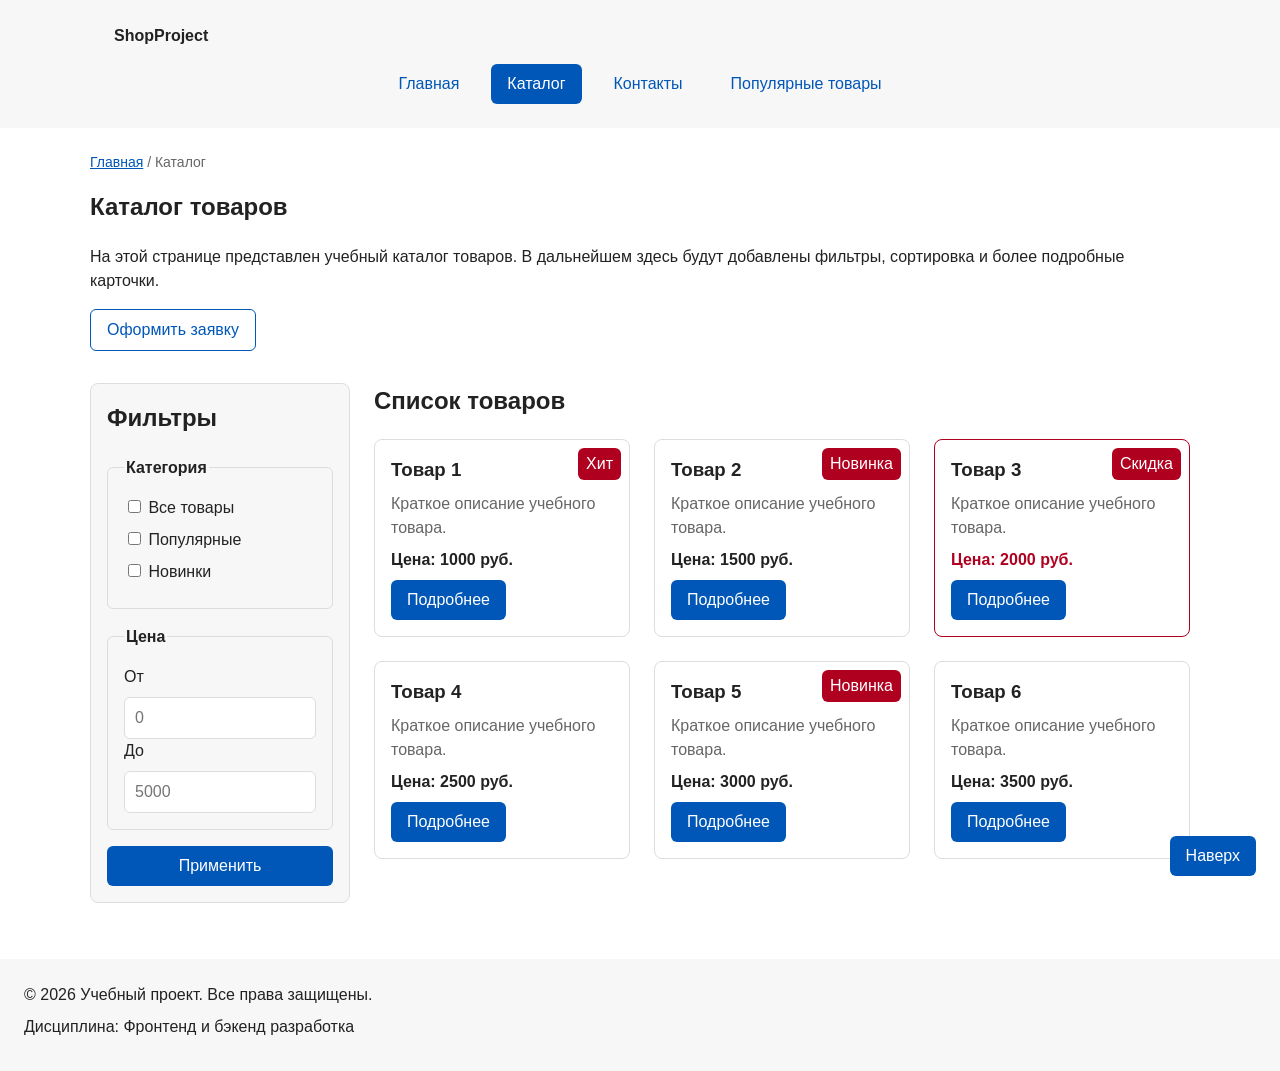
==== catalog.html @ b902a17a "Initial commit" ====
<!DOCTYPE html>
<html lang="ru">
<head>
  <meta charset="UTF-8">
  <meta name="viewport" content="width=device-width, initial-scale=1.0">
  <meta name="description" content="Каталог товаров учебного интернет-магазина.">
  <title>Каталог товаров — Учебный интернет-магазин</title>
  <link rel="stylesheet" href="css/style.css">
</head>
<body>
  <header class="site-header">
    <div class="site-header__inner">
      <a class="site-header__logo" href="index.html">ShopProject</a>

      <nav class="site-nav" aria-label="Основная навигация">
        <ul class="site-nav__list">
          <li class="site-nav__item">
            <a class="site-nav__link" href="index.html">Главная</a>
          </li>
          <li class="site-nav__item">
            <a class="site-nav__link site-nav__link--active" href="catalog.html">Каталог</a>
          </li>
          <li class="site-nav__item">
            <a class="site-nav__link" href="contacts.html">Контакты</a>
          </li>
          <li class="site-nav__item">
            <a class="site-nav__link" href="index.html#popular">Популярные товары</a>
          </li>
        </ul>
      </nav>
    </div>
  </header>

  <main>
    <nav class="breadcrumbs" aria-label="Хлебные крошки">
      <a class="breadcrumbs__link" href="index.html">Главная</a>
      <span class="breadcrumbs__current">Каталог</span>
    </nav>

    <section class="section">
      <h1 class="section__title">Каталог товаров</h1>
      <p class="section__text">
        На этой странице представлен учебный каталог товаров.
        В дальнейшем здесь будут добавлены фильтры, сортировка и более
        подробные карточки.
      </p>
      <a class="button button--secondary" href="order.html">Оформить заявку</a>
    </section>

    <div class="catalog-layout">
      <aside class="catalog-filters catalog-layout__filters">
        <h2 class="catalog-filters__title">Фильтры</h2>

        <form class="catalog-filters__form" action="#" method="get">
          <fieldset class="catalog-filters__group">
            <legend class="catalog-filters__legend">Категория</legend>

            <label class="catalog-filters__label">
              <input class="catalog-filters__checkbox" type="checkbox" name="category" value="all">
              Все товары
            </label>

            <label class="catalog-filters__label">
              <input class="catalog-filters__checkbox" type="checkbox" name="category" value="popular">
              Популярные
            </label>

            <label class="catalog-filters__label">
              <input class="catalog-filters__checkbox" type="checkbox" name="category" value="new">
              Новинки
            </label>
          </fieldset>

          <fieldset class="catalog-filters__group">
            <legend class="catalog-filters__legend">Цена</legend>

            <label class="catalog-filters__label" for="price-from">От</label>
            <input class="catalog-filters__input" id="price-from" name="price-from" type="number" min="0" placeholder="0">

            <label class="catalog-filters__label" for="price-to">До</label>
            <input class="catalog-filters__input" id="price-to" name="price-to" type="number" min="0" placeholder="5000">
          </fieldset>

          <button class="button button--primary" type="submit">Применить</button>
        </form>
      </aside>

      <section class="catalog-products catalog-layout__products">
        <h2 class="catalog-products__title">Список товаров</h2>

        <div class="products-grid">
            <article class="product-card">
              <span class="product-card__badge">Хит</span>
              <h3 class="product-card__title">Товар 1</h3>
              <p class="product-card__description">Краткое описание учебного товара.</p>
              <p class="product-card__price">Цена: 1000 руб.</p>
              <a class="button button--primary product-card__button" href="product.html">Подробнее</a>
            </article>

            <article class="product-card">
              <span class="product-card__badge">Новинка</span>
              <h3 class="product-card__title">Товар 2</h3>
              <p class="product-card__description">Краткое описание учебного товара.</p>
              <p class="product-card__price">Цена: 1500 руб.</p>
              <a class="button button--primary product-card__button" href="product.html">Подробнее</a>
            </article>

            <article class="product-card product-card--discount">
              <span class="product-card__badge">Скидка</span>
              <h3 class="product-card__title">Товар 3</h3>
              <p class="product-card__description">Краткое описание учебного товара.</p>
              <p class="product-card__price">Цена: 2000 руб.</p>
              <a class="button button--primary product-card__button" href="product.html">Подробнее</a>
            </article>

            <article class="product-card">
              <h3 class="product-card__title">Товар 4</h3>
              <p class="product-card__description">Краткое описание учебного товара.</p>
              <p class="product-card__price">Цена: 2500 руб.</p>
              <a class="button button--primary product-card__button" href="product.html">Подробнее</a>
            </article>

            <article class="product-card">
              <span class="product-card__badge">Новинка</span>
              <h3 class="product-card__title">Товар 5</h3>
              <p class="product-card__description">Краткое описание учебного товара.</p>
              <p class="product-card__price">Цена: 3000 руб.</p>
              <a class="button button--primary product-card__button" href="product.html">Подробнее</a>
            </article>

            <article class="product-card">
              <h3 class="product-card__title">Товар 6</h3>
              <p class="product-card__description">Краткое описание учебного товара.</p>
              <p class="product-card__price">Цена: 3500 руб.</p>
              <a class="button button--primary product-card__button" href="product.html">Подробнее</a>
            </article>
        </div>
      </section>
    </div>
  </main>

  <footer class="site-footer">
    <p class="site-footer__text">&copy; 2026 Учебный проект. Все права защищены.</p>
    <p class="site-footer__text">Дисциплина: Фронтенд и бэкенд разработка</p>
  </footer>
  <a class="button button--primary scroll-top" href="#" aria-label="Наверх">Наверх</a>
</body>
</html>
---- css/style.css ----
/* ===============================
   1. Переменные проекта
   =============================== */

:root {
  /* Основные цвета проекта */
  --color-bg: #ffffff;
  --color-text: #222222;
  --color-muted: #666666;
  --color-primary: #0057b8;
  --color-primary-dark: #003f86;
  --color-border: #dddddd;
  --color-surface: #f7f7f7;
  --color-surface-accent: #eef5ff;
  --color-danger: #b00020;
  --color-success: #168a2f;
  --color-success-bg: #eefaf0;
  --color-white: #ffffff;

  /* Отступы */
  --space-xs: 4px;
  --space-sm: 8px;
  --space-md: 16px;
  --space-lg: 24px;
  --space-xl: 32px;

  /* Скругления */
  --radius-sm: 6px;
  --radius-md: 8px;
  --radius-lg: 12px;

  /* Размеры */
  --container-width: 1100px;
}

/* ===============================
   2. Базовые стили
   =============================== */

/* border-box: width включает content, padding и border. */
* {
  box-sizing: border-box;
}

html {
  scroll-behavior: smooth;
}

body {
  margin: 0;
  font-family: Arial, sans-serif;
  line-height: 1.5;
  color: var(--color-text);
  background-color: var(--color-bg);
}

main {
  padding: var(--space-lg);
}

a {
  color: var(--color-primary);
}

a:hover {
  color: var(--color-primary-dark);
}

a:focus-visible {
  outline: 2px solid var(--color-primary);
  outline-offset: 3px;
}

/* Подсветка блока, на который ведёт якорная ссылка. */
:target {
  outline: 2px dashed var(--color-primary);
  outline-offset: 4px;
}

/* ===============================
   3. Блок button (кнопка)
   =============================== */

.button {
  display: inline-block;
  padding: var(--space-sm) var(--space-md);
  border: none;
  border-radius: var(--radius-sm);
  font: inherit;
  text-decoration: none;
  cursor: pointer;
}

.button--primary {
  color: var(--color-white);
  background-color: var(--color-primary);
}

.button--primary:hover {
  color: var(--color-white);
  background-color: var(--color-primary-dark);
}

.button--secondary {
  color: var(--color-primary);
  background-color: transparent;
  border: 1px solid var(--color-primary);
}

.button--secondary:hover {
  color: var(--color-white);
  background-color: var(--color-primary);
}

.button:focus-visible {
  outline: 2px solid var(--color-primary);
  outline-offset: 3px;
}

.button:disabled,
.button--disabled {
  opacity: 0.6;
  cursor: not-allowed;
}

/* ===============================
   4. Блок site-header (шапка)
   =============================== */

.site-header {
  background-color: var(--color-surface);
}

.site-header__inner {
  max-width: var(--container-width);
  margin: 0 auto;
  padding: var(--space-lg);
}

.site-header__logo {
  font-weight: 700;
  color: var(--color-text);
  text-decoration: none;
}

/* ===============================
   5. Блок site-nav (навигация)
   =============================== */

.site-nav__list {
  display: flex;
  flex-wrap: wrap;
  justify-content: center;
  align-items: center;
  gap: var(--space-md);
  padding: 0;
  margin: var(--space-md) 0 0;
  list-style: none;
}

.site-nav__link {
  display: inline-block;
  padding: var(--space-sm) var(--space-md);
  color: var(--color-primary);
  text-decoration: none;
  border-radius: var(--radius-sm);
}

.site-nav__link:hover {
  color: var(--color-white);
  background-color: var(--color-primary);
}

.site-nav__link:focus-visible {
  outline: 2px solid var(--color-primary);
  outline-offset: 3px;
}

.site-nav__link--active {
  color: var(--color-white);
  background-color: var(--color-primary);
}

/* ===============================
   6. Блок breadcrumbs (хлебные крошки)
   =============================== */

.breadcrumbs {
  max-width: var(--container-width);
  margin: 0 auto var(--space-md);
  font-size: 14px;
  color: var(--color-muted);
}

.breadcrumbs__link {
  color: var(--color-primary);
}

.breadcrumbs__current::before {
  content: " / ";
  color: var(--color-muted);
}

/* ===============================
   7. Блоки hero и section
   =============================== */

.hero {
  max-width: var(--container-width);
  margin: 0 auto var(--space-xl);
  padding: var(--space-xl) var(--space-lg);
  background-color: var(--color-surface-accent);
  border-radius: var(--radius-lg);
}

.section {
  max-width: var(--container-width);
  margin: 0 auto var(--space-xl);
}

.section__title {
  margin-top: 0;
}

/* ===============================
   8. Блок advantages-list (список преимуществ)
   =============================== */

.advantages-list {
  padding-left: var(--space-lg);
}

.advantages-list__item {
  margin-bottom: var(--space-xs);
}

/* ===============================
   9. Блок products-grid (сетка товаров)
   =============================== */

.products-grid {
  display: grid;
  grid-template-columns: repeat(3, 1fr);
  gap: var(--space-lg);
}

/* ===============================
   10. Блок product-card (карточка товара)
   =============================== */

.product-card {
  position: relative;
  display: flex;
  flex-direction: column;
  gap: var(--space-sm);
  padding: var(--space-md);
  border: 1px solid var(--color-border);
  border-radius: var(--radius-md);
  background-color: var(--color-bg);
}

.product-card:hover {
  border-color: var(--color-primary);
}

.product-card--featured {
  border-color: var(--color-primary);
}

.product-card--discount {
  border-color: var(--color-danger);
}

.product-card__badge {
  position: absolute;
  top: var(--space-sm);
  right: var(--space-sm);
  padding: 4px 8px;
  color: var(--color-white);
  background-color: var(--color-danger);
  border-radius: var(--radius-sm);
}

.product-card__link {
  align-self: flex-start;
  margin-top: auto;
}

.product-card__title {
  margin: 0;
  color: var(--color-text);
}

.product-card__description {
  margin: 0;
  color: var(--color-muted);
}

.product-card__price {
  margin: 0;
  font-weight: 700;
}

.product-card--discount .product-card__price {
  color: var(--color-danger);
}

/* Кнопка внутри карточки прижимается к нижнему краю. */
.product-card__button {
  margin-top: auto;
  align-self: flex-start;
}

/* ===============================
   11. Блоки catalog-layout, catalog-filters, catalog-products
   =============================== */

.catalog-layout {
  max-width: var(--container-width);
  margin: 0 auto var(--space-xl);
  display: grid;
  grid-template-columns: 260px 1fr;
  grid-template-areas: "filters products";
  gap: var(--space-lg);
}

/* Элементы макета: определяют только положение в сетке. */
.catalog-layout__filters {
  grid-area: filters;
  position: sticky;
  top: var(--space-md);
  z-index: 10;
  align-self: start;
}

.catalog-layout__products {
  grid-area: products;
}

.catalog-filters {
  padding: var(--space-md);
  border: 1px solid var(--color-border);
  border-radius: var(--radius-md);
  background-color: var(--color-surface);
}

.catalog-filters__title {
  margin-top: 0;
}

.catalog-filters__form {
  display: grid;
  gap: var(--space-md);
}

.catalog-filters__group {
  margin: 0;
  padding: var(--space-md);
  border: 1px solid var(--color-border);
  border-radius: var(--radius-sm);
}

.catalog-filters__legend {
  font-weight: 700;
}

.catalog-filters__label {
  display: block;
  margin-bottom: var(--space-sm);
}

.catalog-filters__input {
  width: 100%;
  padding: 8px 10px;
  border: 1px solid var(--color-border);
  border-radius: var(--radius-sm);
  font: inherit;
}

.catalog-filters__checkbox {
  width: auto;
}

.catalog-products__title {
  margin-top: 0;
}

/* ===============================
   12. Блок aside-info (информационный блок)
   =============================== */

.aside-info {
  max-width: var(--container-width);
  margin: 0 auto var(--space-xl);
  padding: var(--space-md);
  border-left: 4px solid var(--color-primary);
  background-color: var(--color-surface);
}

.aside-info__title {
  margin-top: 0;
}

/* ===============================
   13. Блок order-dialog (модальное окно)
   =============================== */

.order-dialog {
  width: min(100% - 32px, 560px);
  padding: var(--space-lg);
  border: none;
  border-radius: var(--radius-lg);
}

.order-dialog::backdrop {
  background-color: rgba(0, 0, 0, 0.5);
}

.order-dialog__title {
  margin-top: 0;
}

/* ===============================
   14. Блок order-form (форма заявки)
   =============================== */

.order-form__field {
  margin-bottom: var(--space-md);
}

.order-form__label {
  display: block;
  margin-bottom: var(--space-xs);
}

.order-form__input,
.order-form__select,
.order-form__textarea {
  width: 100%;
  padding: 10px 12px;
  border: 1px solid var(--color-border);
  border-radius: var(--radius-sm);
  font: inherit;
}

.order-form__input:hover,
.order-form__select:hover,
.order-form__textarea:hover {
  border-color: var(--color-primary);
}

.order-form__input:focus-visible,
.order-form__select:focus-visible,
.order-form__textarea:focus-visible {
  outline: 2px solid var(--color-primary);
  outline-offset: 3px;
}

/*
  Подсветка ошибочных полей.
  Атрибут aria-invalid добавляется через JavaScript.
*/
.order-form__input[aria-invalid="true"],
.order-form__select[aria-invalid="true"],
.order-form__textarea[aria-invalid="true"] {
  border-color: var(--color-danger);
}

.order-form__checkbox {
  width: auto;
}

.order-form__hint {
  display: block;
  margin-top: var(--space-xs);
  color: var(--color-muted);
}

.order-form__actions {
  display: flex;
  gap: var(--space-md);
  margin-top: var(--space-lg);
}

/* ===============================
   15. Блок success-message
   =============================== */

.success-message {
  max-width: var(--container-width);
  margin: var(--space-lg) auto;
  padding: var(--space-md);
  border-left: 4px solid var(--color-success);
  background-color: var(--color-success-bg);
}

/* ===============================
   16. Блок site-footer (подвал)
   =============================== */

.site-footer {
  padding: var(--space-lg);
  background-color: var(--color-surface);
}

.site-footer__text {
  margin: 0 0 var(--space-sm);
}

/* ===============================
   17. Дополнения практики 8
   =============================== */

/* Разделитель между вторым и последующими звеньями хлебных крошек. */
.breadcrumbs__link + .breadcrumbs__link::before {
  content: " / ";
  color: var(--color-muted);
}

/* Блок product-details (страница товара) */
.product-details {
  display: grid;
  grid-template-columns: 1fr 1fr;
  gap: var(--space-lg);
  max-width: var(--container-width);
  margin: 0 auto var(--space-xl);
}

.product-details__image {
  width: 100%;
  height: auto;
  border: 1px solid var(--color-border);
  border-radius: var(--radius-md);
}

.product-details__title {
  margin-top: 0;
}

.product-details__description {
  color: var(--color-muted);
}

.product-details__price {
  font-size: 24px;
  font-weight: 700;
}

/* Блок product-table (таблица характеристик) */
.product-table {
  width: 100%;
  border-collapse: collapse;
}

.product-table__caption {
  margin-bottom: var(--space-sm);
  font-weight: 700;
  text-align: left;
}

.product-table th,
.product-table td {
  padding: var(--space-sm) var(--space-md);
  border: 1px solid var(--color-border);
  text-align: left;
}

.product-table th {
  background-color: var(--color-surface);
}

/* Модификатор формы на отдельной странице */
.order-form--page {
  max-width: 560px;
}

/* Блок scroll-top: фиксированная кнопка «Наверх» */
.scroll-top {
  position: fixed;
  right: var(--space-lg);
  bottom: var(--space-lg);
  z-index: 100;
}

/* ===============================
   18. Самостоятельные доработки
   =============================== */

/* Блоки reviews и review (отзывы) */
.reviews {
  display: grid;
  grid-template-columns: repeat(3, 1fr);
  gap: var(--space-lg);
}

.review {
  padding: var(--space-md);
  border-left: 4px solid var(--color-primary);
  background-color: var(--color-surface);
}

.review__text {
  margin: 0 0 var(--space-sm);
}

.review__author {
  margin: 0;
  font-weight: 700;
  color: var(--color-muted);
}

/* Блок faq (частые вопросы на <details>) */
.faq__item {
  margin-bottom: var(--space-sm);
  border: 1px solid var(--color-border);
  border-radius: var(--radius-md);
}

.faq__item:hover {
  border-color: var(--color-primary);
}

.faq__question {
  padding: var(--space-md);
  font-weight: 700;
  cursor: pointer;
}

.faq__question:focus-visible {
  outline: 2px solid var(--color-primary);
  outline-offset: 3px;
}

.faq__answer {
  margin: 0;
  padding: 0 var(--space-md) var(--space-md);
  color: var(--color-muted);
}
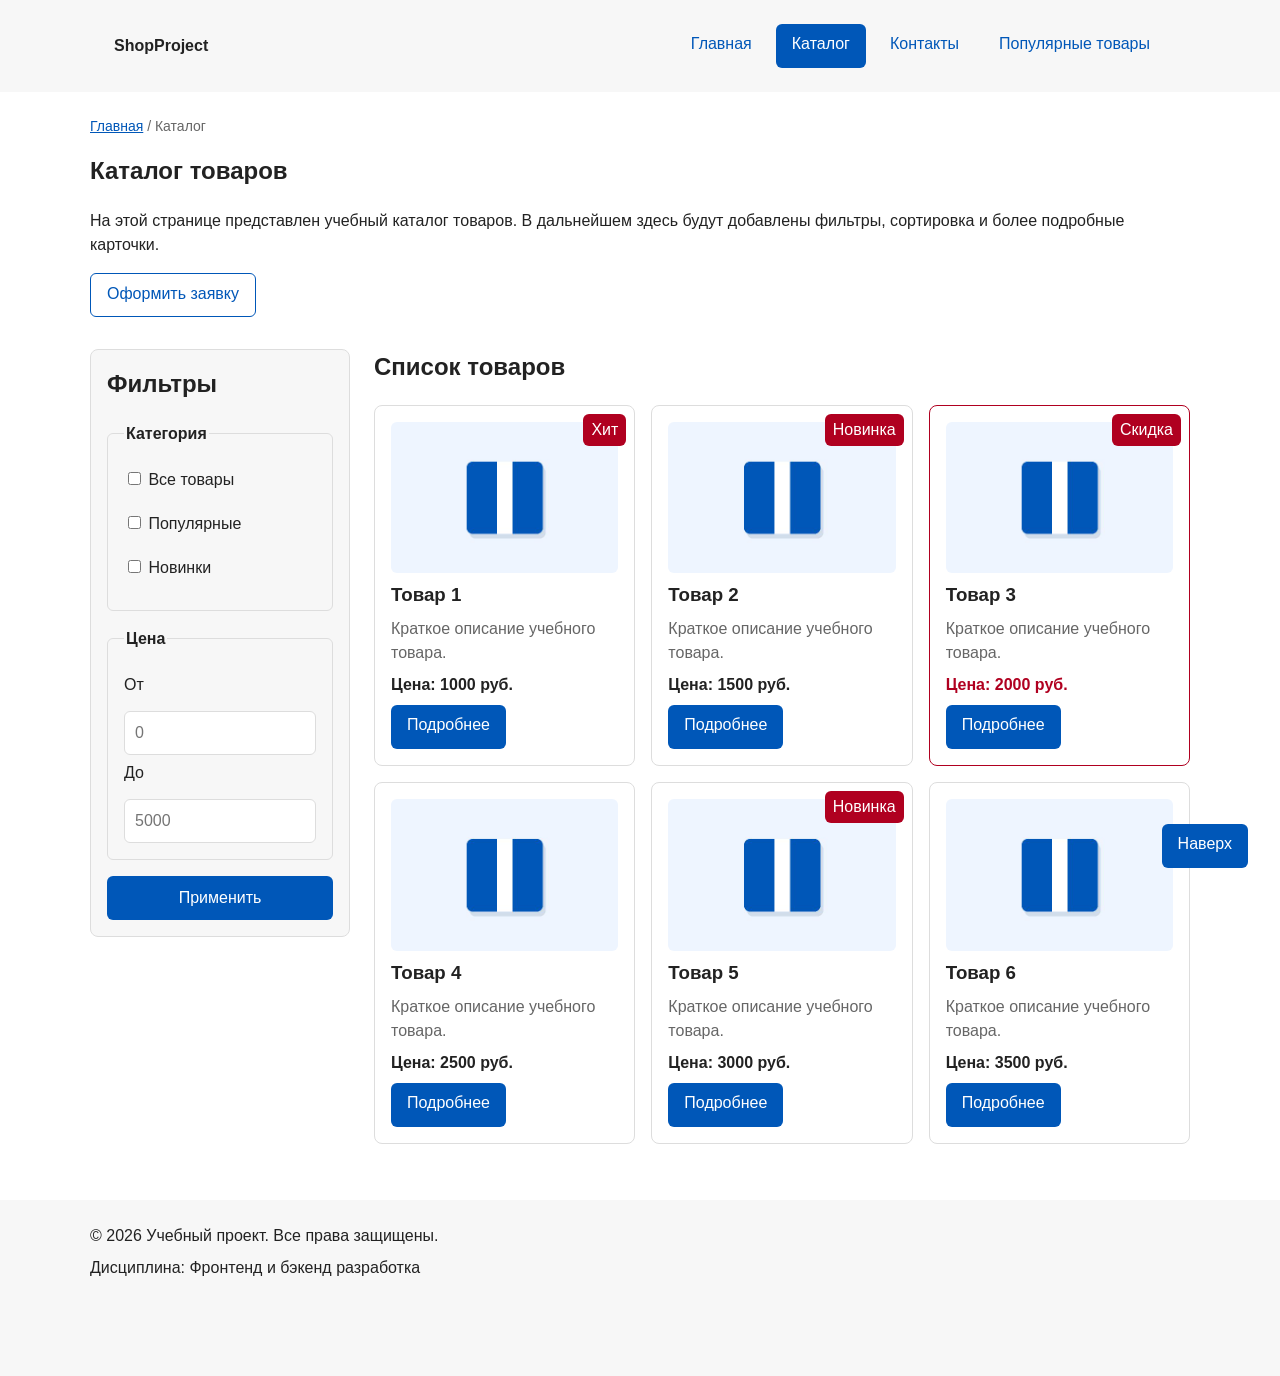
==== commit 63f5cf25: "feat: add responsive layout styles" ====
--- a/catalog.html
+++ b/catalog.html
@@ -6,6 +6,7 @@
   <meta name="description" content="Каталог товаров учебного интернет-магазина.">
   <title>Каталог товаров — Учебный интернет-магазин</title>
   <link rel="stylesheet" href="css/style.css">
+  <link rel="stylesheet" href="css/responsive.css">
 </head>
 <body>
   <header class="site-header">
@@ -90,6 +91,7 @@
 
         <div class="products-grid">
             <article class="product-card">
+              <img class="product-card__image" src="images/product-640.jpg" srcset="images/product-480.jpg 480w, images/product-640.jpg 640w, images/product-960.jpg 960w" sizes="(min-width: 1200px) 225px, (min-width: 1024px) calc((100vw - 420px) / 2), (min-width: 768px) calc((100vw - 132px) / 2), calc(100vw - 66px)" alt="?Упаковка учебного товара" width="640" height="427" loading="lazy">
               <span class="product-card__badge">Хит</span>
               <h3 class="product-card__title">Товар 1</h3>
               <p class="product-card__description">Краткое описание учебного товара.</p>
@@ -98,6 +100,7 @@
             </article>
 
             <article class="product-card">
+              <img class="product-card__image" src="images/product-640.jpg" srcset="images/product-480.jpg 480w, images/product-640.jpg 640w, images/product-960.jpg 960w" sizes="(min-width: 1200px) 225px, (min-width: 1024px) calc((100vw - 420px) / 2), (min-width: 768px) calc((100vw - 132px) / 2), calc(100vw - 66px)" alt="?Упаковка учебного товара" width="640" height="427" loading="lazy">
               <span class="product-card__badge">Новинка</span>
               <h3 class="product-card__title">Товар 2</h3>
               <p class="product-card__description">Краткое описание учебного товара.</p>
@@ -106,6 +109,7 @@
             </article>
 
             <article class="product-card product-card--discount">
+              <img class="product-card__image" src="images/product-640.jpg" srcset="images/product-480.jpg 480w, images/product-640.jpg 640w, images/product-960.jpg 960w" sizes="(min-width: 1200px) 225px, (min-width: 1024px) calc((100vw - 420px) / 2), (min-width: 768px) calc((100vw - 132px) / 2), calc(100vw - 66px)" alt="?Упаковка учебного товара" width="640" height="427" loading="lazy">
               <span class="product-card__badge">Скидка</span>
               <h3 class="product-card__title">Товар 3</h3>
               <p class="product-card__description">Краткое описание учебного товара.</p>
@@ -114,6 +118,7 @@
             </article>
 
             <article class="product-card">
+              <img class="product-card__image" src="images/product-640.jpg" srcset="images/product-480.jpg 480w, images/product-640.jpg 640w, images/product-960.jpg 960w" sizes="(min-width: 1200px) 225px, (min-width: 1024px) calc((100vw - 420px) / 2), (min-width: 768px) calc((100vw - 132px) / 2), calc(100vw - 66px)" alt="?Упаковка учебного товара" width="640" height="427" loading="lazy">
               <h3 class="product-card__title">Товар 4</h3>
               <p class="product-card__description">Краткое описание учебного товара.</p>
               <p class="product-card__price">Цена: 2500 руб.</p>
@@ -121,6 +126,7 @@
             </article>
 
             <article class="product-card">
+              <img class="product-card__image" src="images/product-640.jpg" srcset="images/product-480.jpg 480w, images/product-640.jpg 640w, images/product-960.jpg 960w" sizes="(min-width: 1200px) 225px, (min-width: 1024px) calc((100vw - 420px) / 2), (min-width: 768px) calc((100vw - 132px) / 2), calc(100vw - 66px)" alt="?Упаковка учебного товара" width="640" height="427" loading="lazy">
               <span class="product-card__badge">Новинка</span>
               <h3 class="product-card__title">Товар 5</h3>
               <p class="product-card__description">Краткое описание учебного товара.</p>
@@ -129,6 +135,7 @@
             </article>
 
             <article class="product-card">
+              <img class="product-card__image" src="images/product-640.jpg" srcset="images/product-480.jpg 480w, images/product-640.jpg 640w, images/product-960.jpg 960w" sizes="(min-width: 1200px) 225px, (min-width: 1024px) calc((100vw - 420px) / 2), (min-width: 768px) calc((100vw - 132px) / 2), calc(100vw - 66px)" alt="?Упаковка учебного товара" width="640" height="427" loading="lazy">
               <h3 class="product-card__title">Товар 6</h3>
               <p class="product-card__description">Краткое описание учебного товара.</p>
               <p class="product-card__price">Цена: 3500 руб.</p>
--- a/css/responsive.css
+++ b/css/responsive.css
@@ -0,0 +1,73 @@
+/*
+  Адаптивные стили для контрольной работы №3.
+  Подход: Mobile First. Базовые стили — для мобильного экрана,
+  расширения — через min-width медиазапросы.
+*/
+*, *::before, *::after { box-sizing: border-box; }
+img { display: block; max-width: 100%; height: auto; }
+body { overflow-wrap: anywhere; }
+main { padding: 16px; }
+.site-header__inner { display: flex; flex-direction: column; gap: 16px; padding: 16px; }
+.site-nav { min-width: 0; width: 100%; }
+.site-nav__list { flex-direction: column; align-items: stretch; gap: 8px; margin: 0; }
+.site-nav__link { display: block; min-height: 44px; }
+.button { min-height: 44px; text-align: center; }
+.hero { display: grid; grid-template-columns: minmax(0, 1fr); gap: 24px; padding: 24px 16px; }
+.hero__title { margin-top: 0; font-size: clamp(1.75rem, 4vw, 3rem); line-height: 1.2; }
+.hero__actions { display: flex; flex-direction: column; gap: 12px; }
+.hero__image { width: 100%; border-radius: var(--radius-md); }
+.products-grid, .reviews, .product-details { grid-template-columns: minmax(0, 1fr); }
+.products-grid, .reviews { gap: 16px; }
+.product-card, .catalog-layout__products, .product-details__info, .hero__content { min-width: 0; }
+.product-card__image { width: 100%; aspect-ratio: 3 / 2; object-fit: cover; border-radius: var(--radius-sm); }
+.catalog-layout { grid-template-columns: minmax(0, 1fr); grid-template-areas: "filters" "products"; }
+.catalog-layout__filters { position: static; }
+.catalog-filters__group { min-width: 0; }
+.catalog-filters__input { min-width: 0; min-height: 44px; }
+.catalog-filters__label { padding-block: 6px; }
+.order-form { display: grid; grid-template-columns: minmax(0, 1fr); gap: 16px; }
+.order-form__field { display: grid; align-content: start; gap: 4px; min-width: 0; margin: 0; }
+.order-form__input, .order-form__select, .order-form__textarea { min-width: 0; max-width: 100%; min-height: 44px; }
+.order-form__textarea { min-height: 120px; resize: vertical; }
+.order-form__actions { flex-direction: column; margin-top: 0; }
+.order-form__label--agreement { min-height: 44px; padding-block: 10px; }
+.order-form--page { max-width: 760px; }
+.table-wrapper { width: 100%; overflow-x: auto; -webkit-overflow-scrolling: touch; }
+.table-wrapper:focus-visible { outline: 2px solid var(--color-primary); outline-offset: 3px; }
+.product-table { min-width: 640px; }
+.product-table th, .product-table td { padding: 12px; }
+.order-dialog { width: min(100% - 32px, 560px); max-height: calc(100vh - 32px); max-height: calc(100dvh - 32px); overflow: auto; padding: 16px; }
+.order-dialog::backdrop { background: rgb(0 0 0 / 0.5); }
+/* В потоке на телефоне кнопка не перекрывает поля и текст. */
+.scroll-top { position: static; display: block; width: fit-content; margin: 16px 16px 24px auto; }
+.site-footer { padding: 24px 16px; }
+.success-message { margin: 16px; }
+
+@media (min-width: 768px) {
+  main { padding: 24px; }
+  .site-header__inner { padding: 24px; }
+  .site-nav__list { flex-direction: row; flex-wrap: wrap; justify-content: flex-start; }
+  .hero { padding: 32px 24px; }
+  .hero__actions { flex-direction: row; flex-wrap: wrap; }
+  .products-grid, .reviews, .product-details { grid-template-columns: repeat(2, minmax(0, 1fr)); }
+  .order-form { grid-template-columns: repeat(2, minmax(0, 1fr)); }
+  .order-form__field--wide, .order-form__actions { grid-column: 1 / -1; }
+  .order-form__actions { flex-direction: row; flex-wrap: wrap; }
+  .order-dialog { padding: 24px; }
+  .site-footer { padding: 24px max(24px, calc((100% - 1100px) / 2)); padding-bottom: 88px; }
+  .scroll-top { position: fixed; right: 32px; bottom: 32px; z-index: 90; margin: 0; }
+}
+
+@media (min-width: 1024px) {
+  .site-header__inner { flex-direction: row; align-items: center; justify-content: space-between; }
+  .site-nav { width: auto; }
+  .hero { grid-template-columns: repeat(2, minmax(0, 1fr)); align-items: center; }
+  .products-grid, .reviews { grid-template-columns: repeat(3, minmax(0, 1fr)); }
+  .catalog-layout { grid-template-columns: 260px minmax(0, 1fr); grid-template-areas: "filters products"; }
+  .catalog-layout__filters { position: sticky; top: 16px; }
+  .catalog-layout .products-grid { grid-template-columns: repeat(2, minmax(0, 1fr)); }
+}
+
+@media (min-width: 1200px) {
+  .catalog-layout .products-grid { grid-template-columns: repeat(3, minmax(0, 1fr)); }
+}
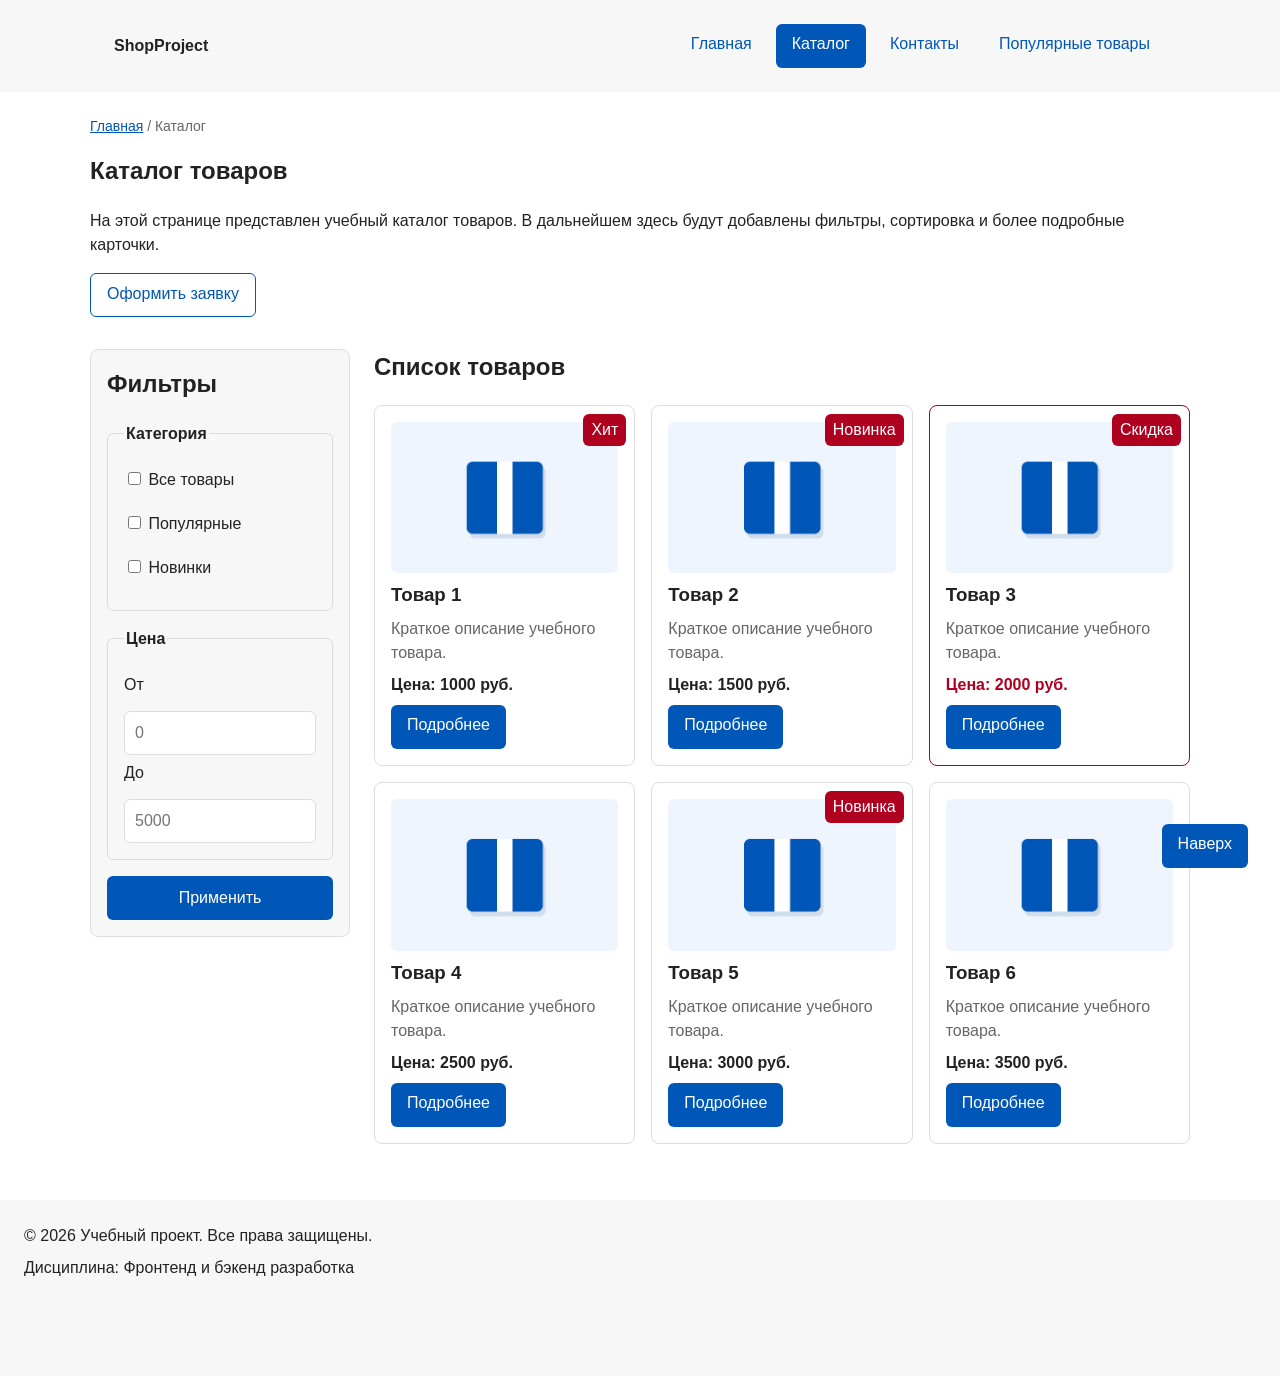
==== commit b979bf79: "fix: simplify coursework code and document GitHub Pages launch" ====
--- a/catalog.html
+++ b/catalog.html
@@ -91,7 +91,7 @@
 
         <div class="products-grid">
             <article class="product-card">
-              <img class="product-card__image" src="images/product-640.jpg" srcset="images/product-480.jpg 480w, images/product-640.jpg 640w, images/product-960.jpg 960w" sizes="(min-width: 1200px) 225px, (min-width: 1024px) calc((100vw - 420px) / 2), (min-width: 768px) calc((100vw - 132px) / 2), calc(100vw - 66px)" alt="?Упаковка учебного товара" width="640" height="427" loading="lazy">
+              <img class="product-card__image" src="images/product-640.jpg" srcset="images/product-480.jpg 480w, images/product-640.jpg 640w, images/product-960.jpg 960w" sizes="(min-width: 1200px) 225px, (min-width: 1024px) 35vw, (min-width: 768px) 50vw, 100vw" alt="?Упаковка учебного товара" width="640" height="427" loading="lazy">
               <span class="product-card__badge">Хит</span>
               <h3 class="product-card__title">Товар 1</h3>
               <p class="product-card__description">Краткое описание учебного товара.</p>
@@ -100,7 +100,7 @@
             </article>
 
             <article class="product-card">
-              <img class="product-card__image" src="images/product-640.jpg" srcset="images/product-480.jpg 480w, images/product-640.jpg 640w, images/product-960.jpg 960w" sizes="(min-width: 1200px) 225px, (min-width: 1024px) calc((100vw - 420px) / 2), (min-width: 768px) calc((100vw - 132px) / 2), calc(100vw - 66px)" alt="?Упаковка учебного товара" width="640" height="427" loading="lazy">
+              <img class="product-card__image" src="images/product-640.jpg" srcset="images/product-480.jpg 480w, images/product-640.jpg 640w, images/product-960.jpg 960w" sizes="(min-width: 1200px) 225px, (min-width: 1024px) 35vw, (min-width: 768px) 50vw, 100vw" alt="?Упаковка учебного товара" width="640" height="427" loading="lazy">
               <span class="product-card__badge">Новинка</span>
               <h3 class="product-card__title">Товар 2</h3>
               <p class="product-card__description">Краткое описание учебного товара.</p>
@@ -109,7 +109,7 @@
             </article>
 
             <article class="product-card product-card--discount">
-              <img class="product-card__image" src="images/product-640.jpg" srcset="images/product-480.jpg 480w, images/product-640.jpg 640w, images/product-960.jpg 960w" sizes="(min-width: 1200px) 225px, (min-width: 1024px) calc((100vw - 420px) / 2), (min-width: 768px) calc((100vw - 132px) / 2), calc(100vw - 66px)" alt="?Упаковка учебного товара" width="640" height="427" loading="lazy">
+              <img class="product-card__image" src="images/product-640.jpg" srcset="images/product-480.jpg 480w, images/product-640.jpg 640w, images/product-960.jpg 960w" sizes="(min-width: 1200px) 225px, (min-width: 1024px) 35vw, (min-width: 768px) 50vw, 100vw" alt="?Упаковка учебного товара" width="640" height="427" loading="lazy">
               <span class="product-card__badge">Скидка</span>
               <h3 class="product-card__title">Товар 3</h3>
               <p class="product-card__description">Краткое описание учебного товара.</p>
@@ -118,7 +118,7 @@
             </article>
 
             <article class="product-card">
-              <img class="product-card__image" src="images/product-640.jpg" srcset="images/product-480.jpg 480w, images/product-640.jpg 640w, images/product-960.jpg 960w" sizes="(min-width: 1200px) 225px, (min-width: 1024px) calc((100vw - 420px) / 2), (min-width: 768px) calc((100vw - 132px) / 2), calc(100vw - 66px)" alt="?Упаковка учебного товара" width="640" height="427" loading="lazy">
+              <img class="product-card__image" src="images/product-640.jpg" srcset="images/product-480.jpg 480w, images/product-640.jpg 640w, images/product-960.jpg 960w" sizes="(min-width: 1200px) 225px, (min-width: 1024px) 35vw, (min-width: 768px) 50vw, 100vw" alt="?Упаковка учебного товара" width="640" height="427" loading="lazy">
               <h3 class="product-card__title">Товар 4</h3>
               <p class="product-card__description">Краткое описание учебного товара.</p>
               <p class="product-card__price">Цена: 2500 руб.</p>
@@ -126,7 +126,7 @@
             </article>
 
             <article class="product-card">
-              <img class="product-card__image" src="images/product-640.jpg" srcset="images/product-480.jpg 480w, images/product-640.jpg 640w, images/product-960.jpg 960w" sizes="(min-width: 1200px) 225px, (min-width: 1024px) calc((100vw - 420px) / 2), (min-width: 768px) calc((100vw - 132px) / 2), calc(100vw - 66px)" alt="?Упаковка учебного товара" width="640" height="427" loading="lazy">
+              <img class="product-card__image" src="images/product-640.jpg" srcset="images/product-480.jpg 480w, images/product-640.jpg 640w, images/product-960.jpg 960w" sizes="(min-width: 1200px) 225px, (min-width: 1024px) 35vw, (min-width: 768px) 50vw, 100vw" alt="?Упаковка учебного товара" width="640" height="427" loading="lazy">
               <span class="product-card__badge">Новинка</span>
               <h3 class="product-card__title">Товар 5</h3>
               <p class="product-card__description">Краткое описание учебного товара.</p>
@@ -135,7 +135,7 @@
             </article>
 
             <article class="product-card">
-              <img class="product-card__image" src="images/product-640.jpg" srcset="images/product-480.jpg 480w, images/product-640.jpg 640w, images/product-960.jpg 960w" sizes="(min-width: 1200px) 225px, (min-width: 1024px) calc((100vw - 420px) / 2), (min-width: 768px) calc((100vw - 132px) / 2), calc(100vw - 66px)" alt="?Упаковка учебного товара" width="640" height="427" loading="lazy">
+              <img class="product-card__image" src="images/product-640.jpg" srcset="images/product-480.jpg 480w, images/product-640.jpg 640w, images/product-960.jpg 960w" sizes="(min-width: 1200px) 225px, (min-width: 1024px) 35vw, (min-width: 768px) 50vw, 100vw" alt="?Упаковка учебного товара" width="640" height="427" loading="lazy">
               <h3 class="product-card__title">Товар 6</h3>
               <p class="product-card__description">Краткое описание учебного товара.</p>
               <p class="product-card__price">Цена: 3500 руб.</p>
--- a/css/responsive.css
+++ b/css/responsive.css
@@ -3,71 +3,298 @@
   Подход: Mobile First. Базовые стили — для мобильного экрана,
   расширения — через min-width медиазапросы.
 */
-*, *::before, *::after { box-sizing: border-box; }
-img { display: block; max-width: 100%; height: auto; }
-body { overflow-wrap: anywhere; }
-main { padding: 16px; }
-.site-header__inner { display: flex; flex-direction: column; gap: 16px; padding: 16px; }
-.site-nav { min-width: 0; width: 100%; }
-.site-nav__list { flex-direction: column; align-items: stretch; gap: 8px; margin: 0; }
-.site-nav__link { display: block; min-height: 44px; }
-.button { min-height: 44px; text-align: center; }
-.hero { display: grid; grid-template-columns: minmax(0, 1fr); gap: 24px; padding: 24px 16px; }
-.hero__title { margin-top: 0; font-size: clamp(1.75rem, 4vw, 3rem); line-height: 1.2; }
-.hero__actions { display: flex; flex-direction: column; gap: 12px; }
-.hero__image { width: 100%; border-radius: var(--radius-md); }
-.products-grid, .reviews, .product-details { grid-template-columns: minmax(0, 1fr); }
-.products-grid, .reviews { gap: 16px; }
-.product-card, .catalog-layout__products, .product-details__info, .hero__content { min-width: 0; }
-.product-card__image { width: 100%; aspect-ratio: 3 / 2; object-fit: cover; border-radius: var(--radius-sm); }
-.catalog-layout { grid-template-columns: minmax(0, 1fr); grid-template-areas: "filters" "products"; }
-.catalog-layout__filters { position: static; }
-.catalog-filters__group { min-width: 0; }
-.catalog-filters__input { min-width: 0; min-height: 44px; }
-.catalog-filters__label { padding-block: 6px; }
-.order-form { display: grid; grid-template-columns: minmax(0, 1fr); gap: 16px; }
-.order-form__field { display: grid; align-content: start; gap: 4px; min-width: 0; margin: 0; }
-.order-form__input, .order-form__select, .order-form__textarea { min-width: 0; max-width: 100%; min-height: 44px; }
-.order-form__textarea { min-height: 120px; resize: vertical; }
-.order-form__actions { flex-direction: column; margin-top: 0; }
-.order-form__label--agreement { min-height: 44px; padding-block: 10px; }
-.order-form--page { max-width: 760px; }
-.table-wrapper { width: 100%; overflow-x: auto; -webkit-overflow-scrolling: touch; }
-.table-wrapper:focus-visible { outline: 2px solid var(--color-primary); outline-offset: 3px; }
-.product-table { min-width: 640px; }
-.product-table th, .product-table td { padding: 12px; }
-.order-dialog { width: min(100% - 32px, 560px); max-height: calc(100vh - 32px); max-height: calc(100dvh - 32px); overflow: auto; padding: 16px; }
-.order-dialog::backdrop { background: rgb(0 0 0 / 0.5); }
+*, *::before, *::after {
+  box-sizing: border-box;
+}
+
+img {
+  display: block;
+  max-width: 100%;
+  height: auto;
+}
+
+body {
+  overflow-wrap: anywhere;
+}
+
+main {
+  padding: 16px;
+}
+
+.site-header__inner {
+  display: flex;
+  flex-direction: column;
+  gap: 16px;
+  padding: 16px;
+}
+
+.site-nav {
+  min-width: 0;
+  width: 100%;
+}
+
+.site-nav__list {
+  flex-direction: column;
+  align-items: stretch;
+  gap: 8px;
+  margin: 0;
+}
+
+.site-nav__link {
+  display: block;
+  min-height: 44px;
+}
+
+.button {
+  min-height: 44px;
+  text-align: center;
+}
+
+.hero {
+  display: grid;
+  grid-template-columns: minmax(0, 1fr);
+  gap: 24px;
+  padding: 24px 16px;
+}
+
+.hero__title {
+  margin-top: 0;
+  font-size: clamp(1.75rem, 4vw, 3rem);
+  line-height: 1.2;
+}
+
+.hero__actions {
+  display: flex;
+  flex-direction: column;
+  gap: 12px;
+}
+
+.hero__image {
+  width: 100%;
+  border-radius: var(--radius-md);
+}
+
+.products-grid, .reviews, .product-details {
+  grid-template-columns: minmax(0, 1fr);
+}
+
+.products-grid, .reviews {
+  gap: 16px;
+}
+
+.product-card, .catalog-layout__products, .product-details__info, .hero__content {
+  min-width: 0;
+}
+
+.product-card__image {
+  width: 100%;
+  aspect-ratio: 3 / 2;
+  object-fit: cover;
+  border-radius: var(--radius-sm);
+}
+
+.catalog-layout {
+  grid-template-columns: minmax(0, 1fr);
+  grid-template-areas: "filters" "products";
+}
+
+.catalog-layout__filters {
+  position: static;
+}
+
+.catalog-filters__group {
+  min-width: 0;
+}
+
+.catalog-filters__input {
+  min-width: 0;
+  min-height: 44px;
+}
+
+.catalog-filters__label {
+  padding-block: 6px;
+}
+
+.order-form {
+  display: grid;
+  grid-template-columns: minmax(0, 1fr);
+  gap: 16px;
+}
+
+.order-form__field {
+  display: grid;
+  align-content: start;
+  gap: 4px;
+  min-width: 0;
+  margin: 0;
+}
+
+.order-form__input, .order-form__select, .order-form__textarea {
+  min-width: 0;
+  max-width: 100%;
+  min-height: 44px;
+}
+
+.order-form__textarea {
+  min-height: 120px;
+  resize: vertical;
+}
+
+.order-form__actions {
+  flex-direction: column;
+  margin-top: 0;
+}
+
+.order-form__label--agreement {
+  min-height: 44px;
+  padding-block: 10px;
+}
+
+.order-form--page {
+  max-width: 760px;
+}
+
+.table-wrapper {
+  width: 100%;
+  overflow-x: auto;
+  -webkit-overflow-scrolling: touch;
+}
+
+.table-wrapper:focus-visible {
+  outline: 2px solid var(--color-primary);
+  outline-offset: 3px;
+}
+
+.product-table {
+  min-width: 640px;
+}
+
+.product-table th, .product-table td {
+  padding: 12px;
+}
+
+.order-dialog {
+  width: min(100% - 32px, 560px);
+  max-height: calc(100vh - 32px);
+  overflow: auto;
+  padding: 16px;
+}
+
+.order-dialog::backdrop {
+  background: rgb(0 0 0 / 0.5);
+}
 /* В потоке на телефоне кнопка не перекрывает поля и текст. */
-.scroll-top { position: static; display: block; width: fit-content; margin: 16px 16px 24px auto; }
-.site-footer { padding: 24px 16px; }
-.success-message { margin: 16px; }
+.scroll-top {
+  position: static;
+  display: block;
+  width: fit-content;
+  margin: 16px 16px 24px auto;
+}
+
+.site-footer {
+  padding: 24px 16px;
+}
+
+.success-message {
+  margin: 16px;
+}
 
 @media (min-width: 768px) {
-  main { padding: 24px; }
-  .site-header__inner { padding: 24px; }
-  .site-nav__list { flex-direction: row; flex-wrap: wrap; justify-content: flex-start; }
-  .hero { padding: 32px 24px; }
-  .hero__actions { flex-direction: row; flex-wrap: wrap; }
-  .products-grid, .reviews, .product-details { grid-template-columns: repeat(2, minmax(0, 1fr)); }
-  .order-form { grid-template-columns: repeat(2, minmax(0, 1fr)); }
-  .order-form__field--wide, .order-form__actions { grid-column: 1 / -1; }
-  .order-form__actions { flex-direction: row; flex-wrap: wrap; }
-  .order-dialog { padding: 24px; }
-  .site-footer { padding: 24px max(24px, calc((100% - 1100px) / 2)); padding-bottom: 88px; }
-  .scroll-top { position: fixed; right: 32px; bottom: 32px; z-index: 90; margin: 0; }
+  main {
+    padding: 24px;
+  }
+
+  .site-header__inner {
+    padding: 24px;
+  }
+
+  .site-nav__list {
+    flex-direction: row;
+    flex-wrap: wrap;
+    justify-content: flex-start;
+  }
+
+  .hero {
+    padding: 32px 24px;
+  }
+
+  .hero__actions {
+    flex-direction: row;
+    flex-wrap: wrap;
+  }
+
+  .products-grid, .reviews, .product-details {
+    grid-template-columns: repeat(2, minmax(0, 1fr));
+  }
+
+  .order-form {
+    grid-template-columns: repeat(2, minmax(0, 1fr));
+  }
+
+  .order-form__field--wide, .order-form__actions {
+    grid-column: 1 / -1;
+  }
+
+  .order-form__actions {
+    flex-direction: row;
+    flex-wrap: wrap;
+  }
+
+  .order-dialog {
+    padding: 24px;
+  }
+
+  .site-footer {
+    padding: 24px;
+    padding-bottom: 88px;
+  }
+
+  .scroll-top {
+    position: fixed;
+    right: 32px;
+    bottom: 32px;
+    z-index: 90;
+    margin: 0;
+  }
 }
 
 @media (min-width: 1024px) {
-  .site-header__inner { flex-direction: row; align-items: center; justify-content: space-between; }
-  .site-nav { width: auto; }
-  .hero { grid-template-columns: repeat(2, minmax(0, 1fr)); align-items: center; }
-  .products-grid, .reviews { grid-template-columns: repeat(3, minmax(0, 1fr)); }
-  .catalog-layout { grid-template-columns: 260px minmax(0, 1fr); grid-template-areas: "filters products"; }
-  .catalog-layout__filters { position: sticky; top: 16px; }
-  .catalog-layout .products-grid { grid-template-columns: repeat(2, minmax(0, 1fr)); }
+  .site-header__inner {
+    flex-direction: row;
+    align-items: center;
+    justify-content: space-between;
+  }
+
+  .site-nav {
+    width: auto;
+  }
+
+  .hero {
+    grid-template-columns: repeat(2, minmax(0, 1fr));
+    align-items: center;
+  }
+
+  .products-grid, .reviews {
+    grid-template-columns: repeat(3, minmax(0, 1fr));
+  }
+
+  .catalog-layout {
+    grid-template-columns: 260px minmax(0, 1fr);
+    grid-template-areas: "filters products";
+  }
+
+  .catalog-layout__filters {
+    position: sticky;
+    top: 16px;
+  }
+
+  .catalog-layout .products-grid {
+    grid-template-columns: repeat(2, minmax(0, 1fr));
+  }
 }
 
 @media (min-width: 1200px) {
-  .catalog-layout .products-grid { grid-template-columns: repeat(3, minmax(0, 1fr)); }
-}
+  .catalog-layout .products-grid {
+    grid-template-columns: repeat(3, minmax(0, 1fr));
+  }
+}
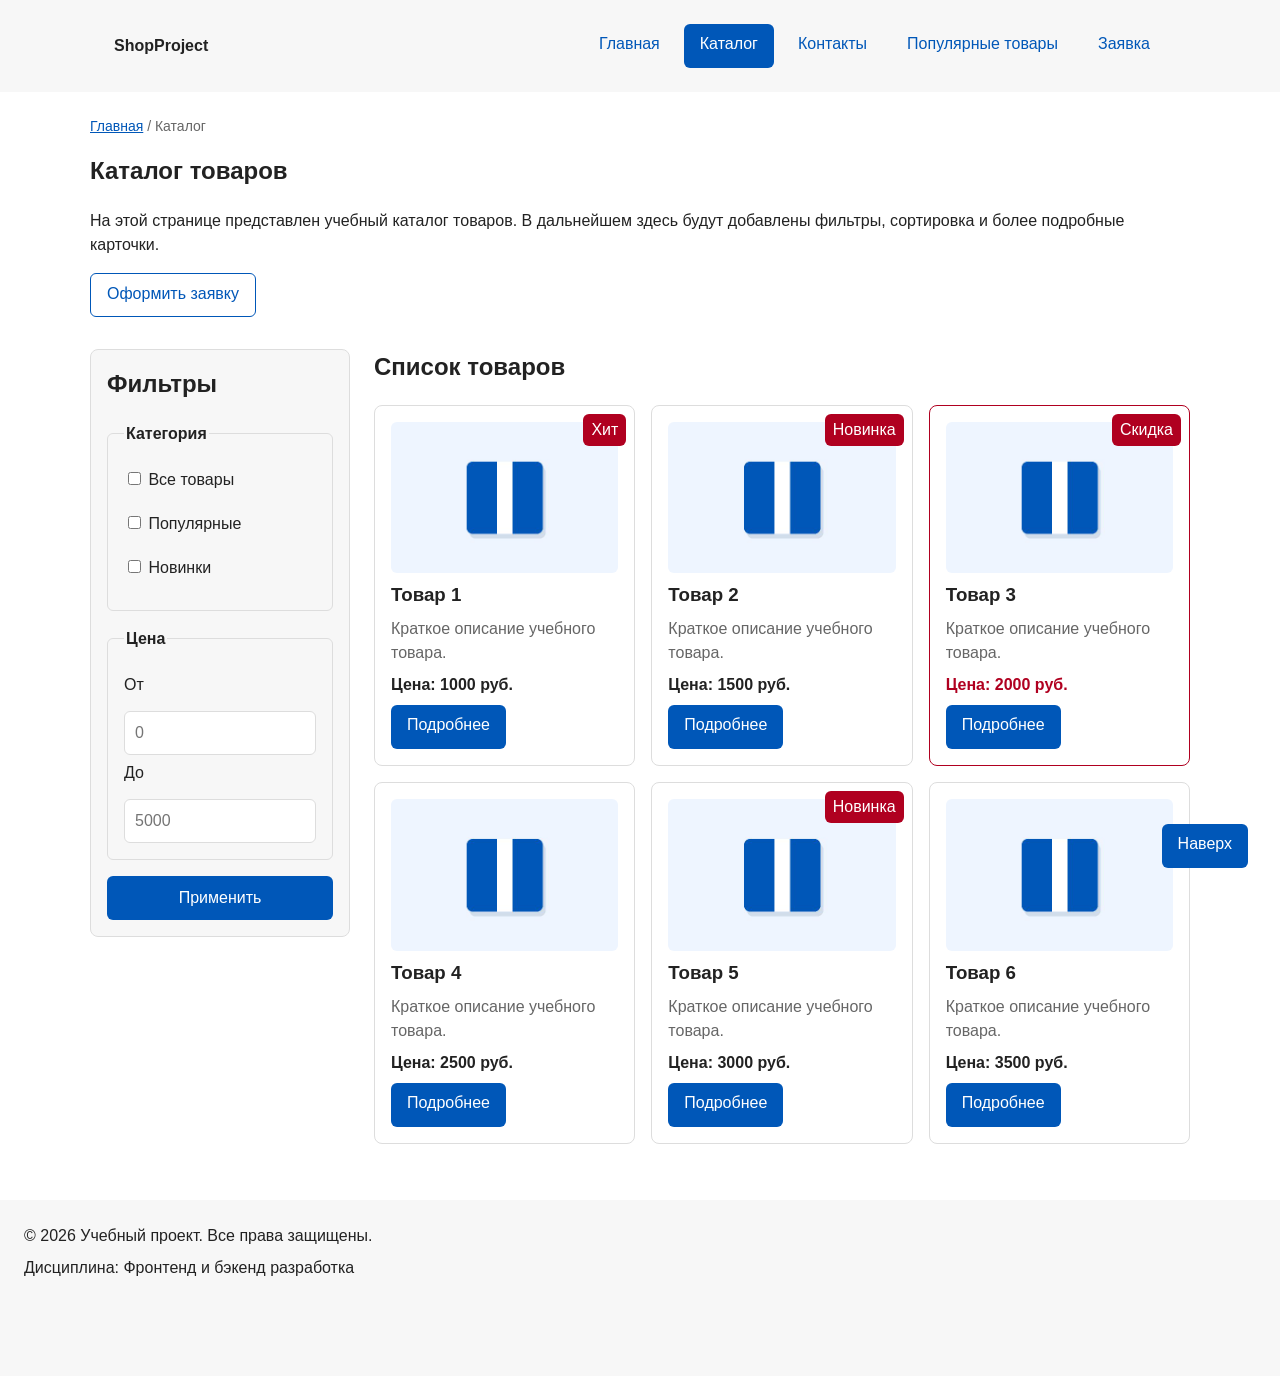
==== commit 99d2d0e4: "fix: improve accessibility and add Lighthouse report" ====
--- a/catalog.html
+++ b/catalog.html
@@ -9,6 +9,7 @@
   <link rel="stylesheet" href="css/responsive.css">
 </head>
 <body>
+  <a class="skip-link" href="#main">Перейти к основному содержимому</a>
   <header class="site-header">
     <div class="site-header__inner">
       <a class="site-header__logo" href="index.html">ShopProject</a>
@@ -19,7 +20,7 @@
             <a class="site-nav__link" href="index.html">Главная</a>
           </li>
           <li class="site-nav__item">
-            <a class="site-nav__link site-nav__link--active" href="catalog.html">Каталог</a>
+            <a class="site-nav__link site-nav__link--active" href="catalog.html" aria-current="page">Каталог</a>
           </li>
           <li class="site-nav__item">
             <a class="site-nav__link" href="contacts.html">Контакты</a>
@@ -27,15 +28,18 @@
           <li class="site-nav__item">
             <a class="site-nav__link" href="index.html#popular">Популярные товары</a>
           </li>
+          <li class="site-nav__item">
+            <a class="site-nav__link" href="order.html">Заявка</a>
+          </li>
         </ul>
       </nav>
     </div>
   </header>
 
-  <main>
+  <main id="main" tabindex="-1">
     <nav class="breadcrumbs" aria-label="Хлебные крошки">
       <a class="breadcrumbs__link" href="index.html">Главная</a>
-      <span class="breadcrumbs__current">Каталог</span>
+      <span class="breadcrumbs__current" aria-current="page">Каталог</span>
     </nav>
 
     <section class="section">
@@ -91,55 +95,55 @@
 
         <div class="products-grid">
             <article class="product-card">
-              <img class="product-card__image" src="images/product-640.jpg" srcset="images/product-480.jpg 480w, images/product-640.jpg 640w, images/product-960.jpg 960w" sizes="(min-width: 1200px) 225px, (min-width: 1024px) 35vw, (min-width: 768px) 50vw, 100vw" alt="?Упаковка учебного товара" width="640" height="427" loading="lazy">
+              <img class="product-card__image" src="images/product-640.jpg" srcset="images/product-480.jpg 480w, images/product-640.jpg 640w, images/product-960.jpg 960w" sizes="(min-width: 1200px) 225px, (min-width: 1024px) 35vw, (min-width: 768px) 50vw, 100vw" alt="Синяя упаковка учебного товара с белой лентой" width="640" height="427" loading="lazy">
               <span class="product-card__badge">Хит</span>
               <h3 class="product-card__title">Товар 1</h3>
               <p class="product-card__description">Краткое описание учебного товара.</p>
               <p class="product-card__price">Цена: 1000 руб.</p>
-              <a class="button button--primary product-card__button" href="product.html">Подробнее</a>
+              <a class="button button--primary product-card__button" href="product.html" aria-label="Подробнее о товаре 1">Подробнее</a>
             </article>
 
             <article class="product-card">
-              <img class="product-card__image" src="images/product-640.jpg" srcset="images/product-480.jpg 480w, images/product-640.jpg 640w, images/product-960.jpg 960w" sizes="(min-width: 1200px) 225px, (min-width: 1024px) 35vw, (min-width: 768px) 50vw, 100vw" alt="?Упаковка учебного товара" width="640" height="427" loading="lazy">
+              <img class="product-card__image" src="images/product-640.jpg" srcset="images/product-480.jpg 480w, images/product-640.jpg 640w, images/product-960.jpg 960w" sizes="(min-width: 1200px) 225px, (min-width: 1024px) 35vw, (min-width: 768px) 50vw, 100vw" alt="Синяя упаковка учебного товара с белой лентой" width="640" height="427" loading="lazy">
               <span class="product-card__badge">Новинка</span>
               <h3 class="product-card__title">Товар 2</h3>
               <p class="product-card__description">Краткое описание учебного товара.</p>
               <p class="product-card__price">Цена: 1500 руб.</p>
-              <a class="button button--primary product-card__button" href="product.html">Подробнее</a>
+              <a class="button button--primary product-card__button" href="product.html" aria-label="Подробнее о товаре 2">Подробнее</a>
             </article>
 
             <article class="product-card product-card--discount">
-              <img class="product-card__image" src="images/product-640.jpg" srcset="images/product-480.jpg 480w, images/product-640.jpg 640w, images/product-960.jpg 960w" sizes="(min-width: 1200px) 225px, (min-width: 1024px) 35vw, (min-width: 768px) 50vw, 100vw" alt="?Упаковка учебного товара" width="640" height="427" loading="lazy">
+              <img class="product-card__image" src="images/product-640.jpg" srcset="images/product-480.jpg 480w, images/product-640.jpg 640w, images/product-960.jpg 960w" sizes="(min-width: 1200px) 225px, (min-width: 1024px) 35vw, (min-width: 768px) 50vw, 100vw" alt="Синяя упаковка учебного товара с белой лентой" width="640" height="427" loading="lazy">
               <span class="product-card__badge">Скидка</span>
               <h3 class="product-card__title">Товар 3</h3>
               <p class="product-card__description">Краткое описание учебного товара.</p>
               <p class="product-card__price">Цена: 2000 руб.</p>
-              <a class="button button--primary product-card__button" href="product.html">Подробнее</a>
+              <a class="button button--primary product-card__button" href="product.html" aria-label="Подробнее о товаре 3">Подробнее</a>
             </article>
 
             <article class="product-card">
-              <img class="product-card__image" src="images/product-640.jpg" srcset="images/product-480.jpg 480w, images/product-640.jpg 640w, images/product-960.jpg 960w" sizes="(min-width: 1200px) 225px, (min-width: 1024px) 35vw, (min-width: 768px) 50vw, 100vw" alt="?Упаковка учебного товара" width="640" height="427" loading="lazy">
+              <img class="product-card__image" src="images/product-640.jpg" srcset="images/product-480.jpg 480w, images/product-640.jpg 640w, images/product-960.jpg 960w" sizes="(min-width: 1200px) 225px, (min-width: 1024px) 35vw, (min-width: 768px) 50vw, 100vw" alt="Синяя упаковка учебного товара с белой лентой" width="640" height="427" loading="lazy">
               <h3 class="product-card__title">Товар 4</h3>
               <p class="product-card__description">Краткое описание учебного товара.</p>
               <p class="product-card__price">Цена: 2500 руб.</p>
-              <a class="button button--primary product-card__button" href="product.html">Подробнее</a>
+              <a class="button button--primary product-card__button" href="product.html" aria-label="Подробнее о товаре 4">Подробнее</a>
             </article>
 
             <article class="product-card">
-              <img class="product-card__image" src="images/product-640.jpg" srcset="images/product-480.jpg 480w, images/product-640.jpg 640w, images/product-960.jpg 960w" sizes="(min-width: 1200px) 225px, (min-width: 1024px) 35vw, (min-width: 768px) 50vw, 100vw" alt="?Упаковка учебного товара" width="640" height="427" loading="lazy">
+              <img class="product-card__image" src="images/product-640.jpg" srcset="images/product-480.jpg 480w, images/product-640.jpg 640w, images/product-960.jpg 960w" sizes="(min-width: 1200px) 225px, (min-width: 1024px) 35vw, (min-width: 768px) 50vw, 100vw" alt="Синяя упаковка учебного товара с белой лентой" width="640" height="427" loading="lazy">
               <span class="product-card__badge">Новинка</span>
               <h3 class="product-card__title">Товар 5</h3>
               <p class="product-card__description">Краткое описание учебного товара.</p>
               <p class="product-card__price">Цена: 3000 руб.</p>
-              <a class="button button--primary product-card__button" href="product.html">Подробнее</a>
+              <a class="button button--primary product-card__button" href="product.html" aria-label="Подробнее о товаре 5">Подробнее</a>
             </article>
 
             <article class="product-card">
-              <img class="product-card__image" src="images/product-640.jpg" srcset="images/product-480.jpg 480w, images/product-640.jpg 640w, images/product-960.jpg 960w" sizes="(min-width: 1200px) 225px, (min-width: 1024px) 35vw, (min-width: 768px) 50vw, 100vw" alt="?Упаковка учебного товара" width="640" height="427" loading="lazy">
+              <img class="product-card__image" src="images/product-640.jpg" srcset="images/product-480.jpg 480w, images/product-640.jpg 640w, images/product-960.jpg 960w" sizes="(min-width: 1200px) 225px, (min-width: 1024px) 35vw, (min-width: 768px) 50vw, 100vw" alt="Синяя упаковка учебного товара с белой лентой" width="640" height="427" loading="lazy">
               <h3 class="product-card__title">Товар 6</h3>
               <p class="product-card__description">Краткое описание учебного товара.</p>
               <p class="product-card__price">Цена: 3500 руб.</p>
-              <a class="button button--primary product-card__button" href="product.html">Подробнее</a>
+              <a class="button button--primary product-card__button" href="product.html" aria-label="Подробнее о товаре 6">Подробнее</a>
             </article>
         </div>
       </section>
--- a/css/style.css
+++ b/css/style.css
@@ -13,7 +13,7 @@
   --color-surface: #f7f7f7;
   --color-surface-accent: #eef5ff;
   --color-danger: #b00020;
-  --color-success: #168a2f;
+  --color-success: #116b24;
   --color-success-bg: #eefaf0;
   --color-white: #ffffff;
 
--- a/css/responsive.css
+++ b/css/responsive.css
@@ -298,3 +298,57 @@
     grid-template-columns: repeat(3, minmax(0, 1fr));
   }
 }
+
+/* ===============================
+   19. Доступность: практика 13
+   =============================== */
+
+.skip-link {
+  position: absolute;
+  left: 16px;
+  top: -100px;
+  z-index: 1000;
+  max-width: calc(100% - 32px);
+  padding: 8px 12px;
+  color: #ffffff;
+  background-color: #111111;
+  border-radius: 6px;
+  text-decoration: none;
+}
+
+.skip-link:focus,
+.skip-link:focus-visible {
+  top: 16px;
+  color: #ffffff;
+}
+
+:focus-visible,
+a:focus-visible,
+.button:focus-visible,
+.site-nav__link:focus-visible,
+.order-form__input:focus-visible,
+.order-form__input:focus-within,
+.order-form__select:focus-visible,
+.order-form__textarea:focus-visible,
+.table-wrapper:focus-visible {
+  outline: 3px solid var(--color-primary);
+  outline-offset: 3px;
+}
+
+.form-note {
+  grid-column: 1 / -1;
+  margin: 0;
+}
+
+.form-error {
+  margin: 0;
+  color: var(--color-danger);
+  font-weight: 700;
+}
+
+/* Учитываем настройку уменьшения анимации в системе пользователя. */
+@media (prefers-reduced-motion: reduce) {
+  html {
+    scroll-behavior: auto;
+  }
+}
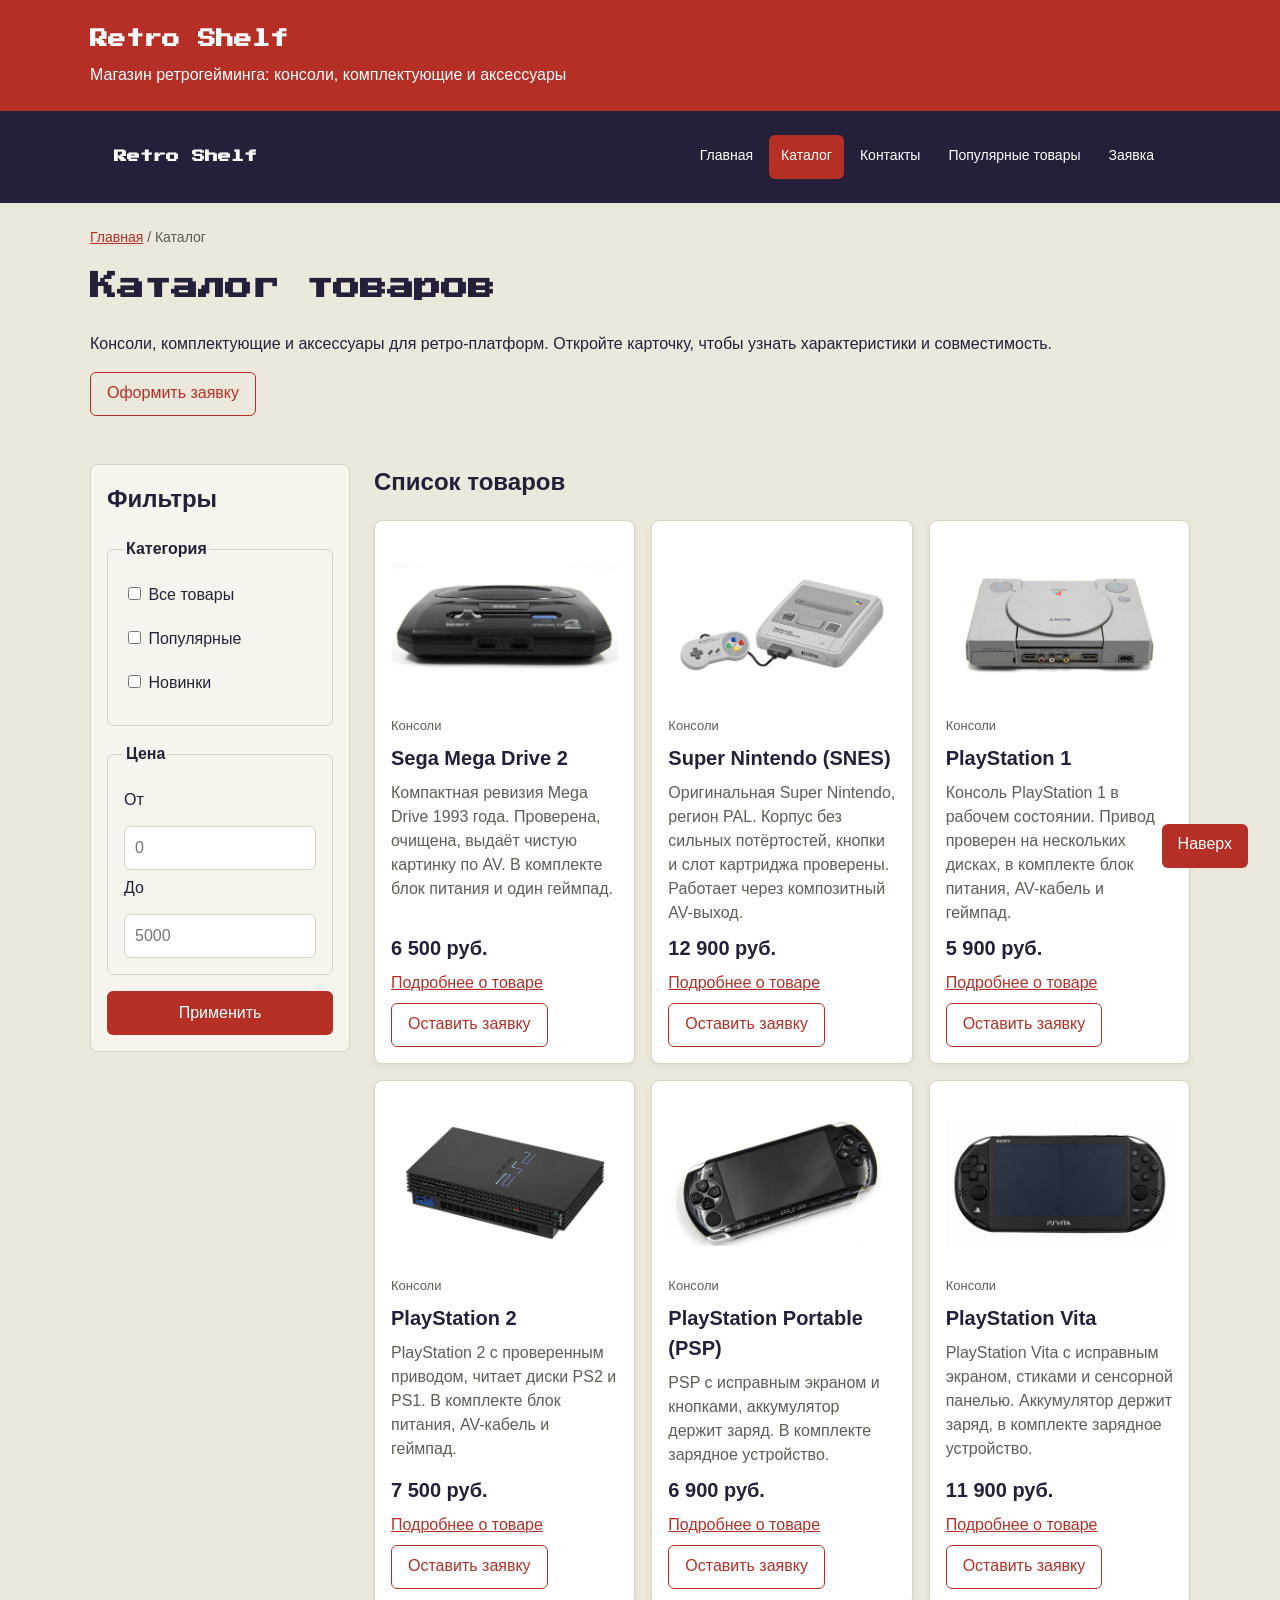
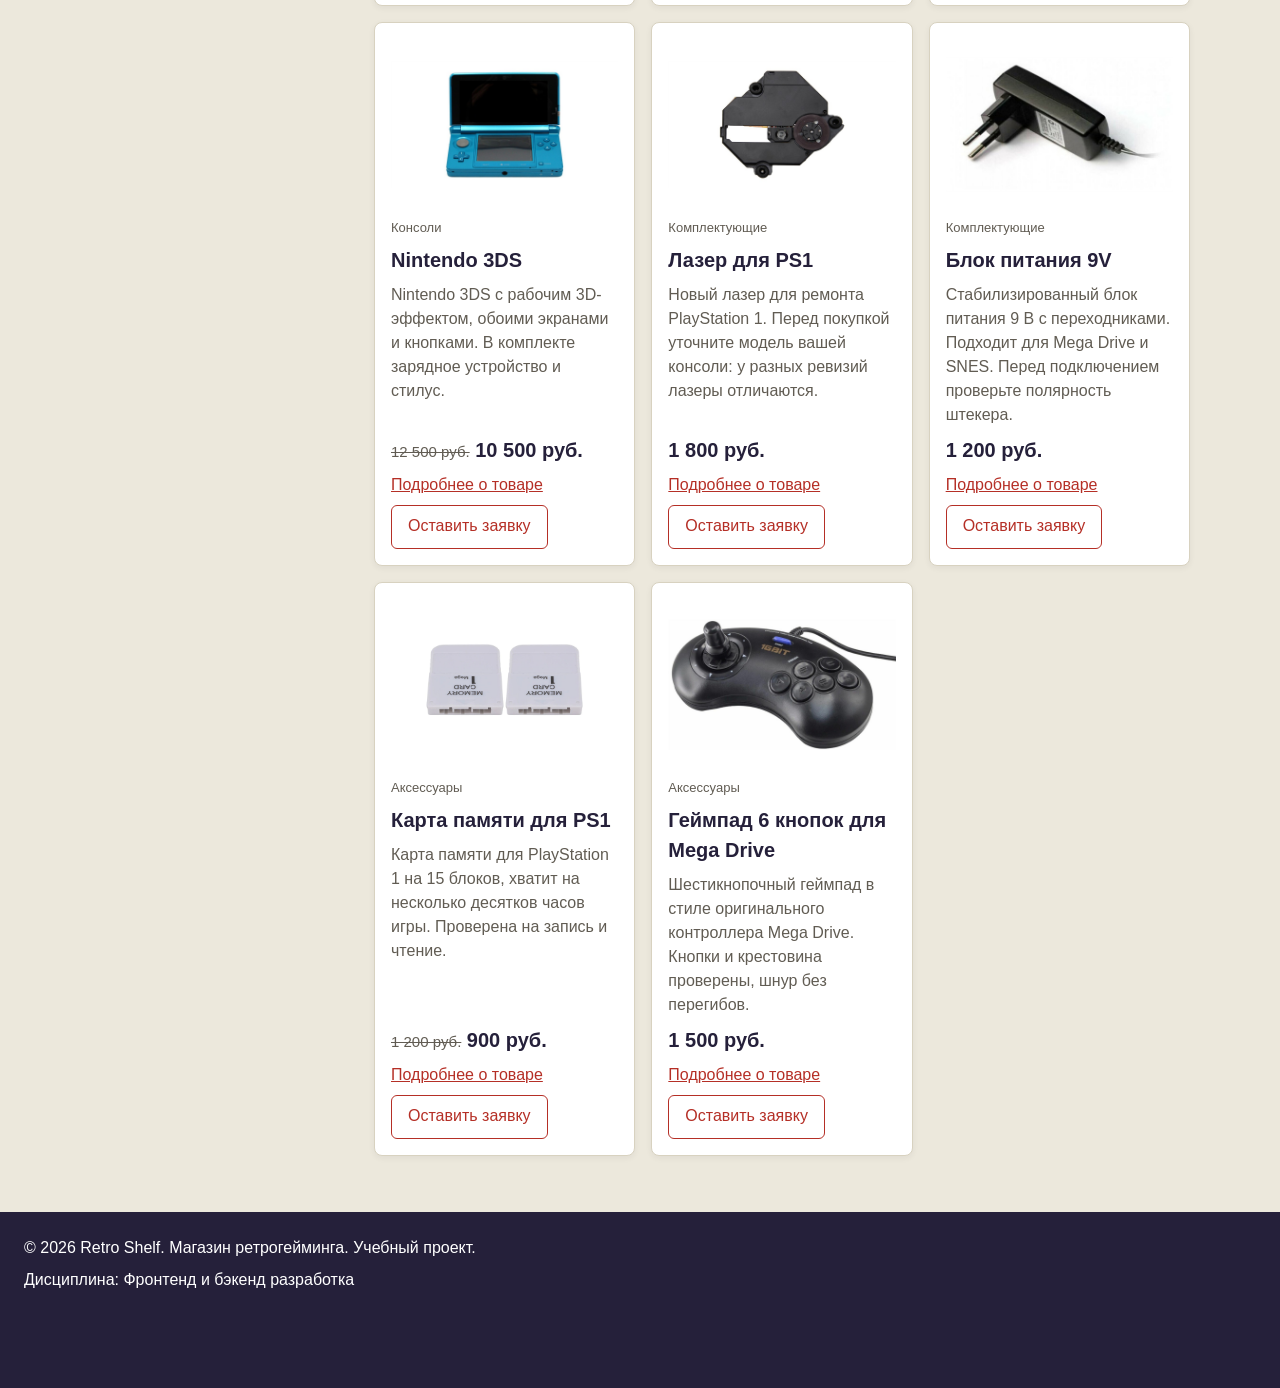
==== commit c4e96107: "feat: bring Retro Shelf photos and style without Bootstrap" ====
--- a/catalog.html
+++ b/catalog.html
@@ -3,16 +3,25 @@
 <head>
   <meta charset="UTF-8">
   <meta name="viewport" content="width=device-width, initial-scale=1.0">
-  <meta name="description" content="Каталог товаров учебного интернет-магазина.">
-  <title>Каталог товаров — Учебный интернет-магазин</title>
+  <meta name="description" content="Каталог товаров магазина ретрогейминга Retro Shelf.">
+  <title>Каталог товаров — Retro Shelf</title>
+  <link rel="preconnect" href="https://fonts.googleapis.com">
+  <link rel="preconnect" href="https://fonts.gstatic.com" crossorigin>
+  <link href="https://fonts.googleapis.com/css2?family=Press+Start+2P&amp;display=swap" rel="stylesheet">
   <link rel="stylesheet" href="css/style.css">
   <link rel="stylesheet" href="css/responsive.css">
 </head>
 <body>
   <a class="skip-link" href="#main">Перейти к основному содержимому</a>
   <header class="site-header">
+    <div class="brand-banner">
+      <div class="brand-banner__inner">
+        <strong class="brand-banner__name">Retro Shelf</strong>
+        <p>Магазин ретрогейминга: консоли, комплектующие и аксессуары</p>
+      </div>
+    </div>
     <div class="site-header__inner">
-      <a class="site-header__logo" href="index.html">ShopProject</a>
+      <a class="site-header__logo" href="index.html">Retro Shelf</a>
 
       <nav class="site-nav" aria-label="Основная навигация">
         <ul class="site-nav__list">
@@ -44,11 +53,7 @@
 
     <section class="section">
       <h1 class="section__title">Каталог товаров</h1>
-      <p class="section__text">
-        На этой странице представлен учебный каталог товаров.
-        В дальнейшем здесь будут добавлены фильтры, сортировка и более
-        подробные карточки.
-      </p>
+      <p class="section__text">Консоли, комплектующие и аксессуары для ретро-платформ. Откройте карточку, чтобы узнать характеристики и совместимость.</p>
       <a class="button button--secondary" href="order.html">Оформить заявку</a>
     </section>
 
@@ -94,64 +99,112 @@
         <h2 class="catalog-products__title">Список товаров</h2>
 
         <div class="products-grid">
-            <article class="product-card">
-              <img class="product-card__image" src="images/product-640.jpg" srcset="images/product-480.jpg 480w, images/product-640.jpg 640w, images/product-960.jpg 960w" sizes="(min-width: 1200px) 225px, (min-width: 1024px) 35vw, (min-width: 768px) 50vw, 100vw" alt="Синяя упаковка учебного товара с белой лентой" width="640" height="427" loading="lazy">
-              <span class="product-card__badge">Хит</span>
-              <h3 class="product-card__title">Товар 1</h3>
-              <p class="product-card__description">Краткое описание учебного товара.</p>
-              <p class="product-card__price">Цена: 1000 руб.</p>
-              <a class="button button--primary product-card__button" href="product.html" aria-label="Подробнее о товаре 1">Подробнее</a>
-            </article>
-
-            <article class="product-card">
-              <img class="product-card__image" src="images/product-640.jpg" srcset="images/product-480.jpg 480w, images/product-640.jpg 640w, images/product-960.jpg 960w" sizes="(min-width: 1200px) 225px, (min-width: 1024px) 35vw, (min-width: 768px) 50vw, 100vw" alt="Синяя упаковка учебного товара с белой лентой" width="640" height="427" loading="lazy">
-              <span class="product-card__badge">Новинка</span>
-              <h3 class="product-card__title">Товар 2</h3>
-              <p class="product-card__description">Краткое описание учебного товара.</p>
-              <p class="product-card__price">Цена: 1500 руб.</p>
-              <a class="button button--primary product-card__button" href="product.html" aria-label="Подробнее о товаре 2">Подробнее</a>
-            </article>
-
-            <article class="product-card product-card--discount">
-              <img class="product-card__image" src="images/product-640.jpg" srcset="images/product-480.jpg 480w, images/product-640.jpg 640w, images/product-960.jpg 960w" sizes="(min-width: 1200px) 225px, (min-width: 1024px) 35vw, (min-width: 768px) 50vw, 100vw" alt="Синяя упаковка учебного товара с белой лентой" width="640" height="427" loading="lazy">
-              <span class="product-card__badge">Скидка</span>
-              <h3 class="product-card__title">Товар 3</h3>
-              <p class="product-card__description">Краткое описание учебного товара.</p>
-              <p class="product-card__price">Цена: 2000 руб.</p>
-              <a class="button button--primary product-card__button" href="product.html" aria-label="Подробнее о товаре 3">Подробнее</a>
-            </article>
-
-            <article class="product-card">
-              <img class="product-card__image" src="images/product-640.jpg" srcset="images/product-480.jpg 480w, images/product-640.jpg 640w, images/product-960.jpg 960w" sizes="(min-width: 1200px) 225px, (min-width: 1024px) 35vw, (min-width: 768px) 50vw, 100vw" alt="Синяя упаковка учебного товара с белой лентой" width="640" height="427" loading="lazy">
-              <h3 class="product-card__title">Товар 4</h3>
-              <p class="product-card__description">Краткое описание учебного товара.</p>
-              <p class="product-card__price">Цена: 2500 руб.</p>
-              <a class="button button--primary product-card__button" href="product.html" aria-label="Подробнее о товаре 4">Подробнее</a>
-            </article>
-
-            <article class="product-card">
-              <img class="product-card__image" src="images/product-640.jpg" srcset="images/product-480.jpg 480w, images/product-640.jpg 640w, images/product-960.jpg 960w" sizes="(min-width: 1200px) 225px, (min-width: 1024px) 35vw, (min-width: 768px) 50vw, 100vw" alt="Синяя упаковка учебного товара с белой лентой" width="640" height="427" loading="lazy">
-              <span class="product-card__badge">Новинка</span>
-              <h3 class="product-card__title">Товар 5</h3>
-              <p class="product-card__description">Краткое описание учебного товара.</p>
-              <p class="product-card__price">Цена: 3000 руб.</p>
-              <a class="button button--primary product-card__button" href="product.html" aria-label="Подробнее о товаре 5">Подробнее</a>
-            </article>
-
-            <article class="product-card">
-              <img class="product-card__image" src="images/product-640.jpg" srcset="images/product-480.jpg 480w, images/product-640.jpg 640w, images/product-960.jpg 960w" sizes="(min-width: 1200px) 225px, (min-width: 1024px) 35vw, (min-width: 768px) 50vw, 100vw" alt="Синяя упаковка учебного товара с белой лентой" width="640" height="427" loading="lazy">
-              <h3 class="product-card__title">Товар 6</h3>
-              <p class="product-card__description">Краткое описание учебного товара.</p>
-              <p class="product-card__price">Цена: 3500 руб.</p>
-              <a class="button button--primary product-card__button" href="product.html" aria-label="Подробнее о товаре 6">Подробнее</a>
-            </article>
+        <article class="product-card">
+          <img class="product-card__image" src="images/segamd2.jpeg" srcset="images/segamd2-480.jpg 480w, images/segamd2-960.jpg 960w" sizes="(min-width: 768px) 50vw, 100vw" alt="Sega Mega Drive 2" loading="lazy" width="960" height="720">
+          <p class="product-card__category">Консоли</p>
+          <h3 class="product-card__title">Sega Mega Drive 2</h3>
+          <p class="product-card__description">Компактная ревизия Mega Drive 1993 года. Проверена, очищена, выдаёт чистую картинку по AV. В комплекте блок питания и один геймпад.</p>
+          <p class="product-card__price">6&nbsp;500 руб.</p>
+          <a class="product-card__link" href="product.html#mega-drive-2" aria-label="Подробнее о товаре: Sega Mega Drive 2">Подробнее о товаре</a>
+          <a class="button button--secondary" href="order.html">Оставить заявку</a>
+        </article>
+        <article class="product-card">
+          <img class="product-card__image" src="images/supernin.jpg" srcset="images/supernin-480.jpg 480w, images/supernin-960.jpg 960w" sizes="(min-width: 768px) 50vw, 100vw" alt="Super Nintendo (SNES)" loading="lazy" width="960" height="720">
+          <p class="product-card__category">Консоли</p>
+          <h3 class="product-card__title">Super Nintendo (SNES)</h3>
+          <p class="product-card__description">Оригинальная Super Nintendo, регион PAL. Корпус без сильных потёртостей, кнопки и слот картриджа проверены. Работает через композитный AV-выход.</p>
+          <p class="product-card__price">12&nbsp;900 руб.</p>
+          <a class="product-card__link" href="product.html#snes" aria-label="Подробнее о товаре: Super Nintendo (SNES)">Подробнее о товаре</a>
+          <a class="button button--secondary" href="order.html">Оставить заявку</a>
+        </article>
+        <article class="product-card">
+          <img class="product-card__image" src="images/ps1.jpeg" srcset="images/ps1-480.jpg 480w, images/ps1-960.jpg 960w" sizes="(min-width: 768px) 50vw, 100vw" alt="PlayStation 1" loading="lazy" width="960" height="720">
+          <p class="product-card__category">Консоли</p>
+          <h3 class="product-card__title">PlayStation 1</h3>
+          <p class="product-card__description">Консоль PlayStation 1 в рабочем состоянии. Привод проверен на нескольких дисках, в комплекте блок питания, AV-кабель и геймпад.</p>
+          <p class="product-card__price">5&nbsp;900 руб.</p>
+          <a class="product-card__link" href="product.html#ps1" aria-label="Подробнее о товаре: PlayStation 1">Подробнее о товаре</a>
+          <a class="button button--secondary" href="order.html">Оставить заявку</a>
+        </article>
+        <article class="product-card">
+          <img class="product-card__image" src="images/ps2.jpg" srcset="images/ps2-480.jpg 480w, images/ps2-960.jpg 960w" sizes="(min-width: 768px) 50vw, 100vw" alt="PlayStation 2" loading="lazy" width="960" height="720">
+          <p class="product-card__category">Консоли</p>
+          <h3 class="product-card__title">PlayStation 2</h3>
+          <p class="product-card__description">PlayStation 2 с проверенным приводом, читает диски PS2 и PS1. В комплекте блок питания, AV-кабель и геймпад.</p>
+          <p class="product-card__price">7&nbsp;500 руб.</p>
+          <a class="product-card__link" href="product.html#ps2" aria-label="Подробнее о товаре: PlayStation 2">Подробнее о товаре</a>
+          <a class="button button--secondary" href="order.html">Оставить заявку</a>
+        </article>
+        <article class="product-card">
+          <img class="product-card__image" src="images/psp.jpeg" srcset="images/psp-480.jpg 480w, images/psp-960.jpg 960w" sizes="(min-width: 768px) 50vw, 100vw" alt="PlayStation Portable (PSP)" loading="lazy" width="960" height="720">
+          <p class="product-card__category">Консоли</p>
+          <h3 class="product-card__title">PlayStation Portable (PSP)</h3>
+          <p class="product-card__description">PSP с исправным экраном и кнопками, аккумулятор держит заряд. В комплекте зарядное устройство.</p>
+          <p class="product-card__price">6&nbsp;900 руб.</p>
+          <a class="product-card__link" href="product.html#psp" aria-label="Подробнее о товаре: PlayStation Portable (PSP)">Подробнее о товаре</a>
+          <a class="button button--secondary" href="order.html">Оставить заявку</a>
+        </article>
+        <article class="product-card">
+          <img class="product-card__image" src="images/psvita.jpeg" srcset="images/psvita-480.jpg 480w, images/psvita-960.jpg 960w" sizes="(min-width: 768px) 50vw, 100vw" alt="PlayStation Vita" loading="lazy" width="960" height="720">
+          <p class="product-card__category">Консоли</p>
+          <h3 class="product-card__title">PlayStation Vita</h3>
+          <p class="product-card__description">PlayStation Vita с исправным экраном, стиками и сенсорной панелью. Аккумулятор держит заряд, в комплекте зарядное устройство.</p>
+          <p class="product-card__price">11&nbsp;900 руб.</p>
+          <a class="product-card__link" href="product.html#ps-vita" aria-label="Подробнее о товаре: PlayStation Vita">Подробнее о товаре</a>
+          <a class="button button--secondary" href="order.html">Оставить заявку</a>
+        </article>
+        <article class="product-card">
+          <img class="product-card__image" src="images/3ds.jpeg" srcset="images/3ds-480.jpg 480w, images/3ds-960.jpg 960w" sizes="(min-width: 768px) 50vw, 100vw" alt="Nintendo 3DS" loading="lazy" width="960" height="720">
+          <p class="product-card__category">Консоли</p>
+          <h3 class="product-card__title">Nintendo 3DS</h3>
+          <p class="product-card__description">Nintendo 3DS с рабочим 3D-эффектом, обоими экранами и кнопками. В комплекте зарядное устройство и стилус.</p>
+          <p class="product-card__price"><s>12&nbsp;500 руб.</s> 10&nbsp;500 руб.</p>
+          <a class="product-card__link" href="product.html#nintendo-3ds" aria-label="Подробнее о товаре: Nintendo 3DS">Подробнее о товаре</a>
+          <a class="button button--secondary" href="order.html">Оставить заявку</a>
+        </article>
+        <article class="product-card">
+          <img class="product-card__image" src="images/laser.jpeg" srcset="images/laser-480.jpg 480w, images/laser-960.jpg 960w" sizes="(min-width: 768px) 50vw, 100vw" alt="Лазер для PS1" loading="lazy" width="960" height="720">
+          <p class="product-card__category">Комплектующие</p>
+          <h3 class="product-card__title">Лазер для PS1</h3>
+          <p class="product-card__description">Новый лазер для ремонта PlayStation 1. Перед покупкой уточните модель вашей консоли: у разных ревизий лазеры отличаются.</p>
+          <p class="product-card__price">1&nbsp;800 руб.</p>
+          <a class="product-card__link" href="product.html#ps1-laser" aria-label="Подробнее о товаре: Лазер для PS1">Подробнее о товаре</a>
+          <a class="button button--secondary" href="order.html">Оставить заявку</a>
+        </article>
+        <article class="product-card">
+          <img class="product-card__image" src="images/9v.jpeg" srcset="images/9v-480.jpg 480w, images/9v-960.jpg 960w" sizes="(min-width: 768px) 50vw, 100vw" alt="Блок питания 9V" loading="lazy" width="960" height="720">
+          <p class="product-card__category">Комплектующие</p>
+          <h3 class="product-card__title">Блок питания 9V</h3>
+          <p class="product-card__description">Стабилизированный блок питания 9 В с переходниками. Подходит для Mega Drive и SNES. Перед подключением проверьте полярность штекера.</p>
+          <p class="product-card__price">1&nbsp;200 руб.</p>
+          <a class="product-card__link" href="product.html#psu-9v" aria-label="Подробнее о товаре: Блок питания 9V">Подробнее о товаре</a>
+          <a class="button button--secondary" href="order.html">Оставить заявку</a>
+        </article>
+        <article class="product-card">
+          <img class="product-card__image" src="images/storage.jpeg" srcset="images/storage-480.jpg 480w, images/storage-960.jpg 960w" sizes="(min-width: 768px) 50vw, 100vw" alt="Карта памяти для PS1" loading="lazy" width="960" height="720">
+          <p class="product-card__category">Аксессуары</p>
+          <h3 class="product-card__title">Карта памяти для PS1</h3>
+          <p class="product-card__description">Карта памяти для PlayStation 1 на 15 блоков, хватит на несколько десятков часов игры. Проверена на запись и чтение.</p>
+          <p class="product-card__price"><s>1&nbsp;200 руб.</s> 900&nbsp;руб.</p>
+          <a class="product-card__link" href="product.html#ps1-memory-card" aria-label="Подробнее о товаре: Карта памяти для PS1">Подробнее о товаре</a>
+          <a class="button button--secondary" href="order.html">Оставить заявку</a>
+        </article>
+        <article class="product-card">
+          <img class="product-card__image" src="images/gamepad.jpeg" srcset="images/gamepad-480.jpg 480w, images/gamepad-960.jpg 960w" sizes="(min-width: 768px) 50vw, 100vw" alt="Геймпад 6 кнопок для Mega Drive" loading="lazy" width="960" height="720">
+          <p class="product-card__category">Аксессуары</p>
+          <h3 class="product-card__title">Геймпад 6 кнопок для Mega Drive</h3>
+          <p class="product-card__description">Шестикнопочный геймпад в стиле оригинального контроллера Mega Drive. Кнопки и крестовина проверены, шнур без перегибов.</p>
+          <p class="product-card__price">1&nbsp;500 руб.</p>
+          <a class="product-card__link" href="product.html#md-pad" aria-label="Подробнее о товаре: Геймпад 6 кнопок для Mega Drive">Подробнее о товаре</a>
+          <a class="button button--secondary" href="order.html">Оставить заявку</a>
+        </article>
         </div>
       </section>
     </div>
   </main>
 
   <footer class="site-footer">
-    <p class="site-footer__text">&copy; 2026 Учебный проект. Все права защищены.</p>
+    <p class="site-footer__text">&copy; 2026 Retro Shelf. Магазин ретрогейминга. Учебный проект.</p>
     <p class="site-footer__text">Дисциплина: Фронтенд и бэкенд разработка</p>
   </footer>
   <a class="button button--primary scroll-top" href="#" aria-label="Наверх">Наверх</a>
--- a/css/style.css
+++ b/css/style.css
@@ -4,14 +4,14 @@
 
 :root {
   /* Основные цвета проекта */
-  --color-bg: #ffffff;
-  --color-text: #222222;
-  --color-muted: #666666;
-  --color-primary: #0057b8;
-  --color-primary-dark: #003f86;
-  --color-border: #dddddd;
-  --color-surface: #f7f7f7;
-  --color-surface-accent: #eef5ff;
+  --color-bg: #ece8dc;
+  --color-text: #25203a;
+  --color-muted: #615c53;
+  --color-primary: #b52f26;
+  --color-primary-dark: #8a231d;
+  --color-border: #d8d2c0;
+  --color-surface: #f7f4ed;
+  --color-surface-accent: #e6e1d3;
   --color-danger: #b00020;
   --color-success: #116b24;
   --color-success-bg: #eefaf0;
--- a/css/responsive.css
+++ b/css/responsive.css
@@ -352,3 +352,244 @@
     scroll-behavior: auto;
   }
 }
+
+/* Оформление Retro Shelf: собственные стили без Bootstrap. */
+body {
+  min-height: 100vh;
+}
+
+h1,
+.site-header__logo,
+.brand-banner__name {
+  font-family: "Press Start 2P", "Courier New", monospace;
+  line-height: 1.7;
+}
+
+h1 {
+  font-size: clamp(1.1rem, 2.6vw, 1.7rem);
+}
+
+.site-header {
+  background: #25203a;
+}
+
+.brand-banner {
+  padding: 24px 16px;
+  color: #ffffff;
+  background: #b52f26;
+}
+
+.brand-banner__inner {
+  max-width: var(--container-width);
+  margin: auto;
+}
+
+.brand-banner__name {
+  display: block;
+  font-size: 18px;
+}
+
+.brand-banner p {
+  margin: 8px 0 0;
+}
+
+.site-header__logo {
+  color: #ffffff;
+  font-size: 13px;
+  white-space: nowrap;
+}
+
+.site-header__logo:hover {
+  color: #ffffff;
+}
+
+.site-nav__list {
+  flex-direction: row;
+  flex-wrap: wrap;
+  gap: 4px;
+}
+
+.site-nav__link {
+  padding: 10px 12px;
+  color: #ffffff;
+  font-size: 14px;
+}
+
+.site-nav__link--active,
+.site-nav__link:hover {
+  background: var(--color-primary);
+}
+
+.site-header :focus-visible {
+  outline-color: #ffffff;
+}
+
+.hero {
+  gap: 32px;
+  padding: 32px 0;
+  background: transparent;
+}
+
+.hero__title {
+  font-size: clamp(1.1rem, 2.6vw, 1.7rem);
+  line-height: 1.7;
+}
+
+.hero__eyebrow,
+.product-card__category {
+  margin: 0;
+  color: var(--color-muted);
+  font-size: 13px;
+}
+
+.hero__text {
+  font-size: 18px;
+  color: var(--color-muted);
+}
+
+.hero__actions {
+  margin-top: 24px;
+}
+
+.carousel {
+  min-width: 0;
+  padding: 16px;
+  background: #ffffff;
+  border: 1px solid var(--color-border);
+  border-radius: var(--radius-md);
+  box-shadow: 6px 6px 0 #d8d2c0;
+}
+
+.carousel__slide[hidden] {
+  display: none;
+}
+
+.carousel .hero__image {
+  width: 100%;
+  aspect-ratio: 4 / 3;
+  object-fit: contain;
+  background: #ffffff;
+}
+
+.carousel__caption {
+  display: flex;
+  flex-wrap: wrap;
+  justify-content: space-between;
+  gap: 8px;
+  margin: 16px 0;
+  font-weight: 700;
+}
+
+.carousel__controls {
+  display: flex;
+  justify-content: space-between;
+  align-items: center;
+  gap: 16px;
+}
+
+.carousel__counter {
+  margin: 0;
+  color: var(--color-muted);
+}
+
+.carousel__controls .button {
+  min-width: 48px;
+  font-size: 20px;
+}
+
+.section {
+  margin-bottom: 48px;
+}
+
+.product-card {
+  background: #ffffff;
+  box-shadow: 0 2px 6px rgb(37 32 58 / 0.06);
+  transition: transform 0.2s ease, box-shadow 0.2s ease;
+}
+
+.product-card:hover {
+  transform: translateY(-4px);
+  box-shadow: 0 8px 16px rgb(37 32 58 / 0.12);
+}
+
+.product-card__image {
+  aspect-ratio: 4 / 3;
+  object-fit: contain;
+  background: #ffffff;
+}
+
+.product-card__title {
+  font-size: 20px;
+}
+
+.product-card__price {
+  margin-top: auto;
+  font-size: 20px;
+}
+
+.product-card__price s,
+.product-details__price s {
+  font-size: 15px;
+  font-weight: 400;
+  color: var(--color-muted);
+}
+
+.product-card__link {
+  margin-top: 0;
+}
+
+.product-card .button {
+  width: fit-content;
+  margin-top: 0;
+}
+
+.product-details__image {
+  aspect-ratio: 4 / 3;
+  object-fit: contain;
+  padding: 16px;
+  background: #ffffff;
+}
+
+.product-table,
+.order-form--page,
+.order-dialog {
+  background: #ffffff;
+}
+
+.order-form--page {
+  padding: 24px;
+  border: 1px solid var(--color-border);
+  border-radius: var(--radius-md);
+}
+
+.product-view {
+  display: none;
+}
+
+.product-view:target {
+  display: block;
+  outline: none;
+}
+
+#products:not(:has(.product-view:target)) > .product-view:first-child {
+  display: block;
+}
+
+.site-footer {
+  color: #ffffff;
+  background: #25203a;
+}
+
+.site-footer a {
+  color: #ffffff;
+}
+
+@media (prefers-reduced-motion: reduce) {
+  .product-card {
+    transition: none;
+  }
+
+  .product-card:hover {
+    transform: none;
+  }
+}
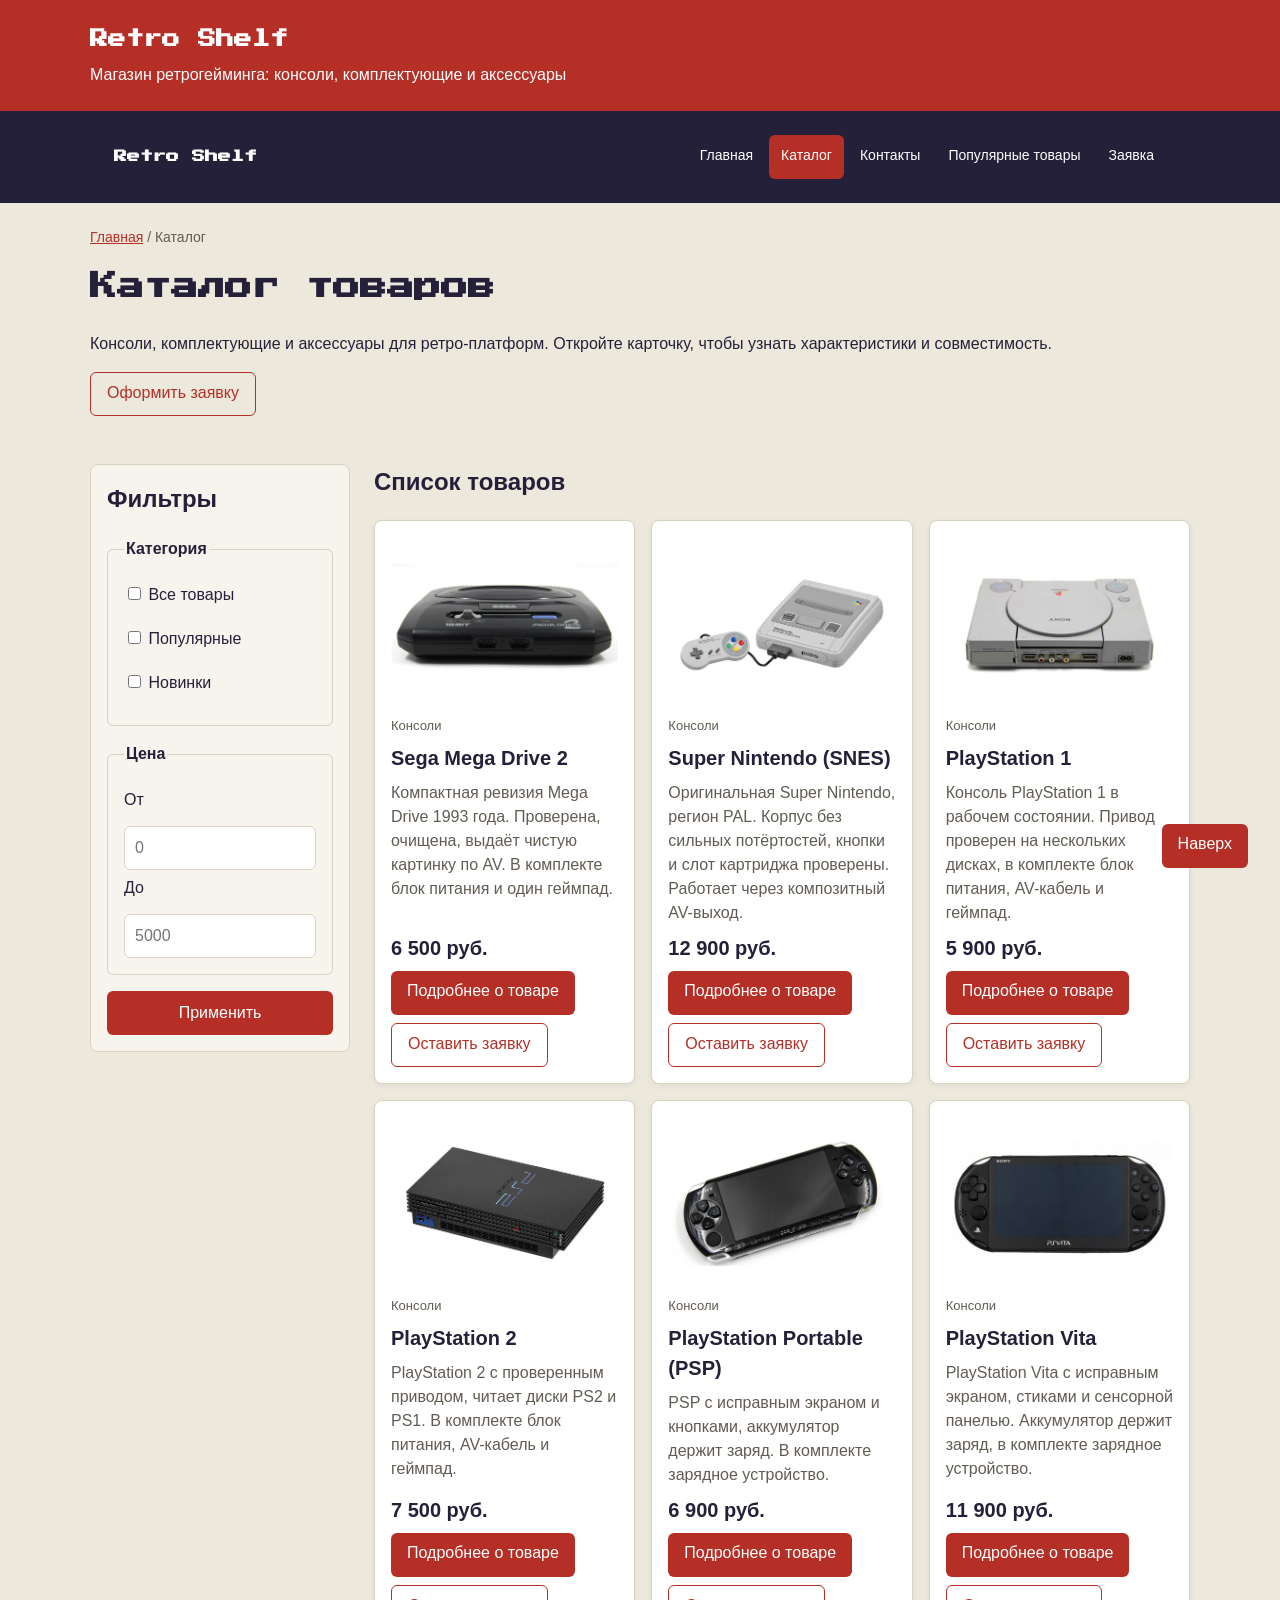
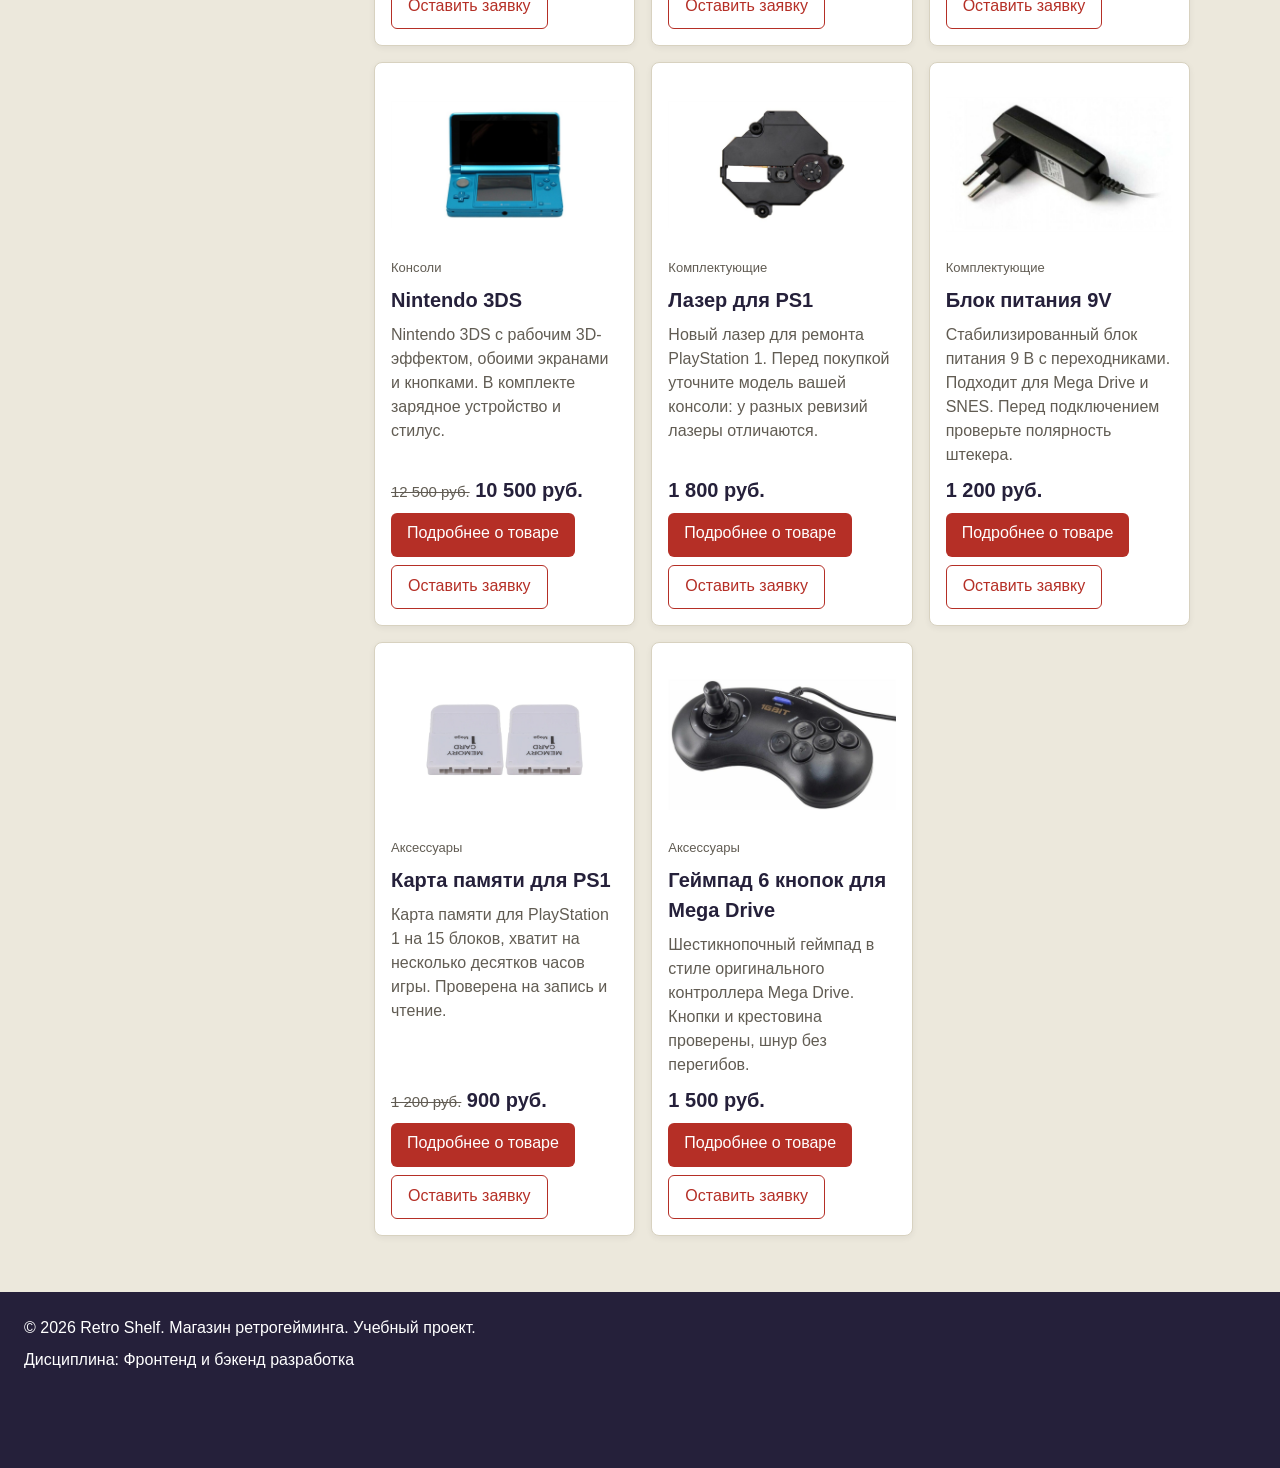
==== commit bd97243a: "style: make product detail links primary buttons" ====
--- a/catalog.html
+++ b/catalog.html
@@ -105,7 +105,7 @@
           <h3 class="product-card__title">Sega Mega Drive 2</h3>
           <p class="product-card__description">Компактная ревизия Mega Drive 1993 года. Проверена, очищена, выдаёт чистую картинку по AV. В комплекте блок питания и один геймпад.</p>
           <p class="product-card__price">6&nbsp;500 руб.</p>
-          <a class="product-card__link" href="product.html#mega-drive-2" aria-label="Подробнее о товаре: Sega Mega Drive 2">Подробнее о товаре</a>
+          <a class="button button--primary product-card__link" href="product.html#mega-drive-2" aria-label="Подробнее о товаре: Sega Mega Drive 2">Подробнее о товаре</a>
           <a class="button button--secondary" href="order.html">Оставить заявку</a>
         </article>
         <article class="product-card">
@@ -114,7 +114,7 @@
           <h3 class="product-card__title">Super Nintendo (SNES)</h3>
           <p class="product-card__description">Оригинальная Super Nintendo, регион PAL. Корпус без сильных потёртостей, кнопки и слот картриджа проверены. Работает через композитный AV-выход.</p>
           <p class="product-card__price">12&nbsp;900 руб.</p>
-          <a class="product-card__link" href="product.html#snes" aria-label="Подробнее о товаре: Super Nintendo (SNES)">Подробнее о товаре</a>
+          <a class="button button--primary product-card__link" href="product.html#snes" aria-label="Подробнее о товаре: Super Nintendo (SNES)">Подробнее о товаре</a>
           <a class="button button--secondary" href="order.html">Оставить заявку</a>
         </article>
         <article class="product-card">
@@ -123,7 +123,7 @@
           <h3 class="product-card__title">PlayStation 1</h3>
           <p class="product-card__description">Консоль PlayStation 1 в рабочем состоянии. Привод проверен на нескольких дисках, в комплекте блок питания, AV-кабель и геймпад.</p>
           <p class="product-card__price">5&nbsp;900 руб.</p>
-          <a class="product-card__link" href="product.html#ps1" aria-label="Подробнее о товаре: PlayStation 1">Подробнее о товаре</a>
+          <a class="button button--primary product-card__link" href="product.html#ps1" aria-label="Подробнее о товаре: PlayStation 1">Подробнее о товаре</a>
           <a class="button button--secondary" href="order.html">Оставить заявку</a>
         </article>
         <article class="product-card">
@@ -132,7 +132,7 @@
           <h3 class="product-card__title">PlayStation 2</h3>
           <p class="product-card__description">PlayStation 2 с проверенным приводом, читает диски PS2 и PS1. В комплекте блок питания, AV-кабель и геймпад.</p>
           <p class="product-card__price">7&nbsp;500 руб.</p>
-          <a class="product-card__link" href="product.html#ps2" aria-label="Подробнее о товаре: PlayStation 2">Подробнее о товаре</a>
+          <a class="button button--primary product-card__link" href="product.html#ps2" aria-label="Подробнее о товаре: PlayStation 2">Подробнее о товаре</a>
           <a class="button button--secondary" href="order.html">Оставить заявку</a>
         </article>
         <article class="product-card">
@@ -141,7 +141,7 @@
           <h3 class="product-card__title">PlayStation Portable (PSP)</h3>
           <p class="product-card__description">PSP с исправным экраном и кнопками, аккумулятор держит заряд. В комплекте зарядное устройство.</p>
           <p class="product-card__price">6&nbsp;900 руб.</p>
-          <a class="product-card__link" href="product.html#psp" aria-label="Подробнее о товаре: PlayStation Portable (PSP)">Подробнее о товаре</a>
+          <a class="button button--primary product-card__link" href="product.html#psp" aria-label="Подробнее о товаре: PlayStation Portable (PSP)">Подробнее о товаре</a>
           <a class="button button--secondary" href="order.html">Оставить заявку</a>
         </article>
         <article class="product-card">
@@ -150,7 +150,7 @@
           <h3 class="product-card__title">PlayStation Vita</h3>
           <p class="product-card__description">PlayStation Vita с исправным экраном, стиками и сенсорной панелью. Аккумулятор держит заряд, в комплекте зарядное устройство.</p>
           <p class="product-card__price">11&nbsp;900 руб.</p>
-          <a class="product-card__link" href="product.html#ps-vita" aria-label="Подробнее о товаре: PlayStation Vita">Подробнее о товаре</a>
+          <a class="button button--primary product-card__link" href="product.html#ps-vita" aria-label="Подробнее о товаре: PlayStation Vita">Подробнее о товаре</a>
           <a class="button button--secondary" href="order.html">Оставить заявку</a>
         </article>
         <article class="product-card">
@@ -159,7 +159,7 @@
           <h3 class="product-card__title">Nintendo 3DS</h3>
           <p class="product-card__description">Nintendo 3DS с рабочим 3D-эффектом, обоими экранами и кнопками. В комплекте зарядное устройство и стилус.</p>
           <p class="product-card__price"><s>12&nbsp;500 руб.</s> 10&nbsp;500 руб.</p>
-          <a class="product-card__link" href="product.html#nintendo-3ds" aria-label="Подробнее о товаре: Nintendo 3DS">Подробнее о товаре</a>
+          <a class="button button--primary product-card__link" href="product.html#nintendo-3ds" aria-label="Подробнее о товаре: Nintendo 3DS">Подробнее о товаре</a>
           <a class="button button--secondary" href="order.html">Оставить заявку</a>
         </article>
         <article class="product-card">
@@ -168,7 +168,7 @@
           <h3 class="product-card__title">Лазер для PS1</h3>
           <p class="product-card__description">Новый лазер для ремонта PlayStation 1. Перед покупкой уточните модель вашей консоли: у разных ревизий лазеры отличаются.</p>
           <p class="product-card__price">1&nbsp;800 руб.</p>
-          <a class="product-card__link" href="product.html#ps1-laser" aria-label="Подробнее о товаре: Лазер для PS1">Подробнее о товаре</a>
+          <a class="button button--primary product-card__link" href="product.html#ps1-laser" aria-label="Подробнее о товаре: Лазер для PS1">Подробнее о товаре</a>
           <a class="button button--secondary" href="order.html">Оставить заявку</a>
         </article>
         <article class="product-card">
@@ -177,7 +177,7 @@
           <h3 class="product-card__title">Блок питания 9V</h3>
           <p class="product-card__description">Стабилизированный блок питания 9 В с переходниками. Подходит для Mega Drive и SNES. Перед подключением проверьте полярность штекера.</p>
           <p class="product-card__price">1&nbsp;200 руб.</p>
-          <a class="product-card__link" href="product.html#psu-9v" aria-label="Подробнее о товаре: Блок питания 9V">Подробнее о товаре</a>
+          <a class="button button--primary product-card__link" href="product.html#psu-9v" aria-label="Подробнее о товаре: Блок питания 9V">Подробнее о товаре</a>
           <a class="button button--secondary" href="order.html">Оставить заявку</a>
         </article>
         <article class="product-card">
@@ -186,7 +186,7 @@
           <h3 class="product-card__title">Карта памяти для PS1</h3>
           <p class="product-card__description">Карта памяти для PlayStation 1 на 15 блоков, хватит на несколько десятков часов игры. Проверена на запись и чтение.</p>
           <p class="product-card__price"><s>1&nbsp;200 руб.</s> 900&nbsp;руб.</p>
-          <a class="product-card__link" href="product.html#ps1-memory-card" aria-label="Подробнее о товаре: Карта памяти для PS1">Подробнее о товаре</a>
+          <a class="button button--primary product-card__link" href="product.html#ps1-memory-card" aria-label="Подробнее о товаре: Карта памяти для PS1">Подробнее о товаре</a>
           <a class="button button--secondary" href="order.html">Оставить заявку</a>
         </article>
         <article class="product-card">
@@ -195,7 +195,7 @@
           <h3 class="product-card__title">Геймпад 6 кнопок для Mega Drive</h3>
           <p class="product-card__description">Шестикнопочный геймпад в стиле оригинального контроллера Mega Drive. Кнопки и крестовина проверены, шнур без перегибов.</p>
           <p class="product-card__price">1&nbsp;500 руб.</p>
-          <a class="product-card__link" href="product.html#md-pad" aria-label="Подробнее о товаре: Геймпад 6 кнопок для Mega Drive">Подробнее о товаре</a>
+          <a class="button button--primary product-card__link" href="product.html#md-pad" aria-label="Подробнее о товаре: Геймпад 6 кнопок для Mega Drive">Подробнее о товаре</a>
           <a class="button button--secondary" href="order.html">Оставить заявку</a>
         </article>
         </div>
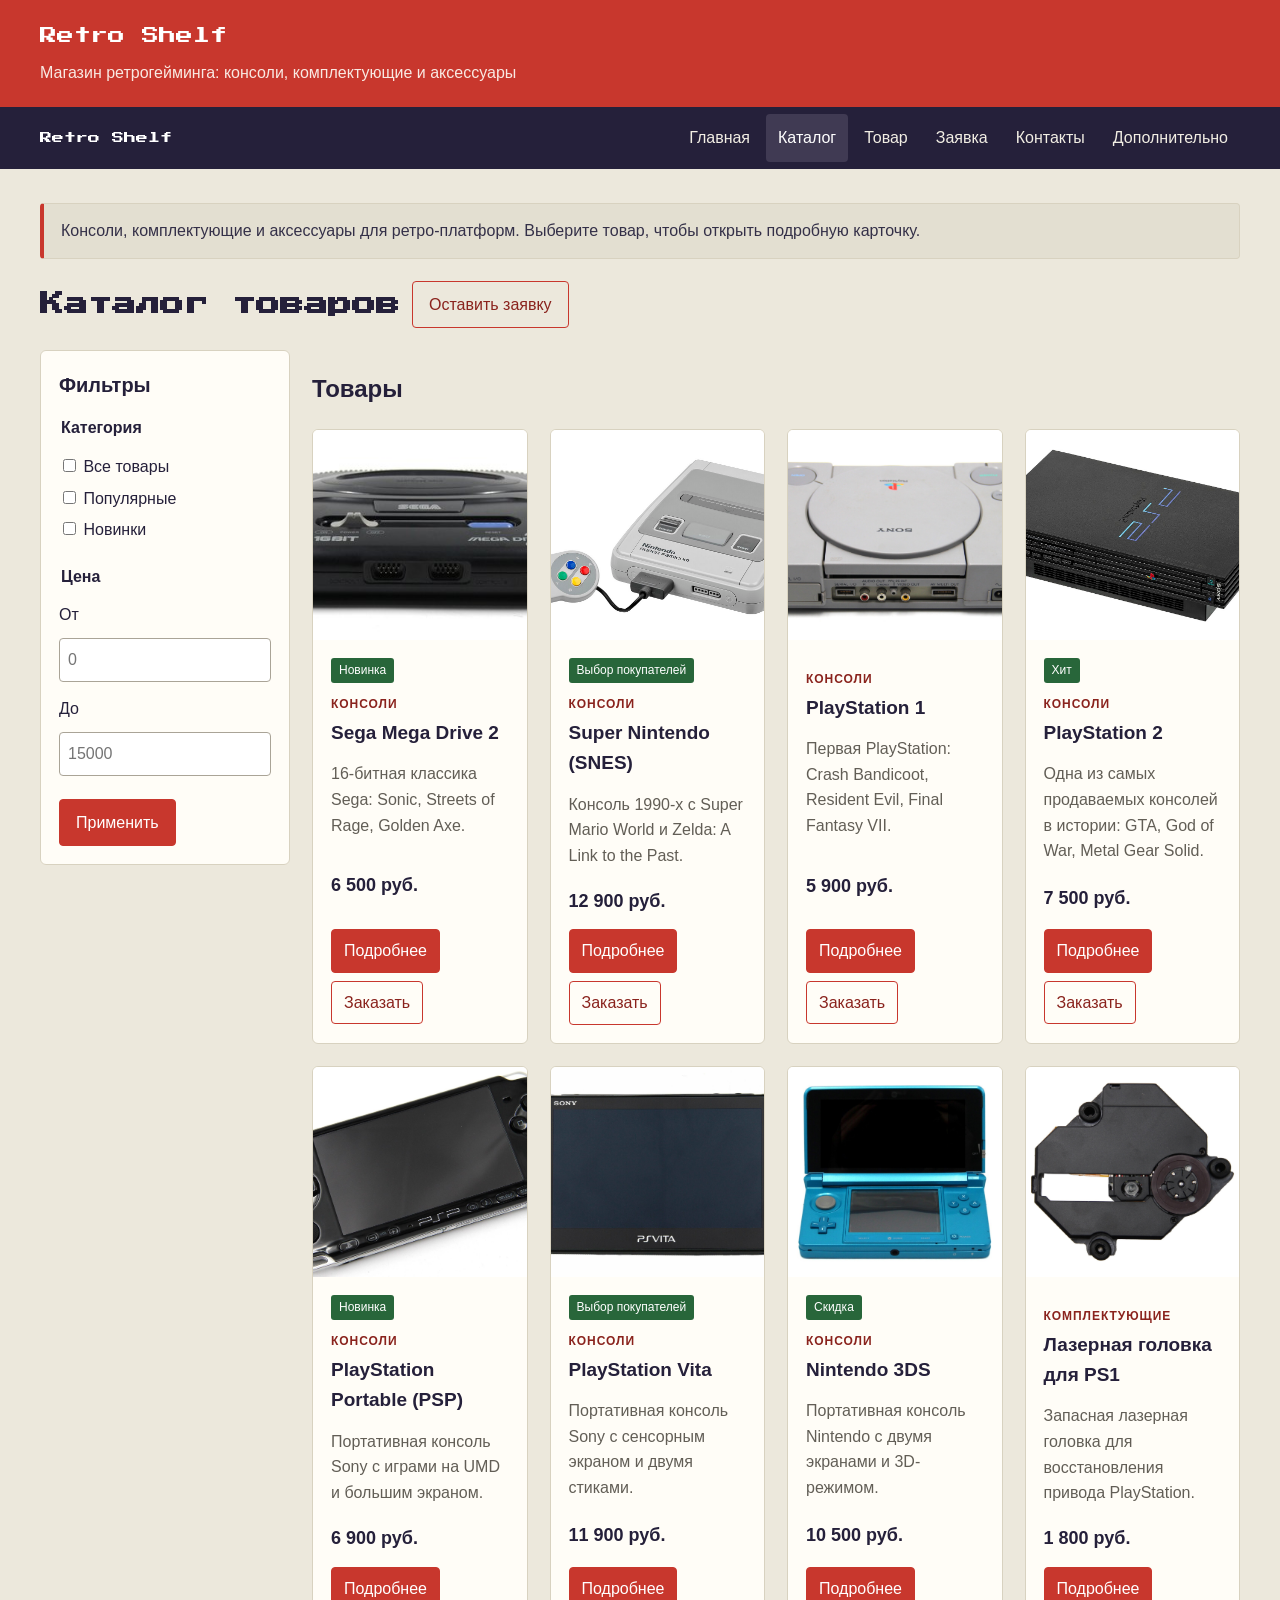
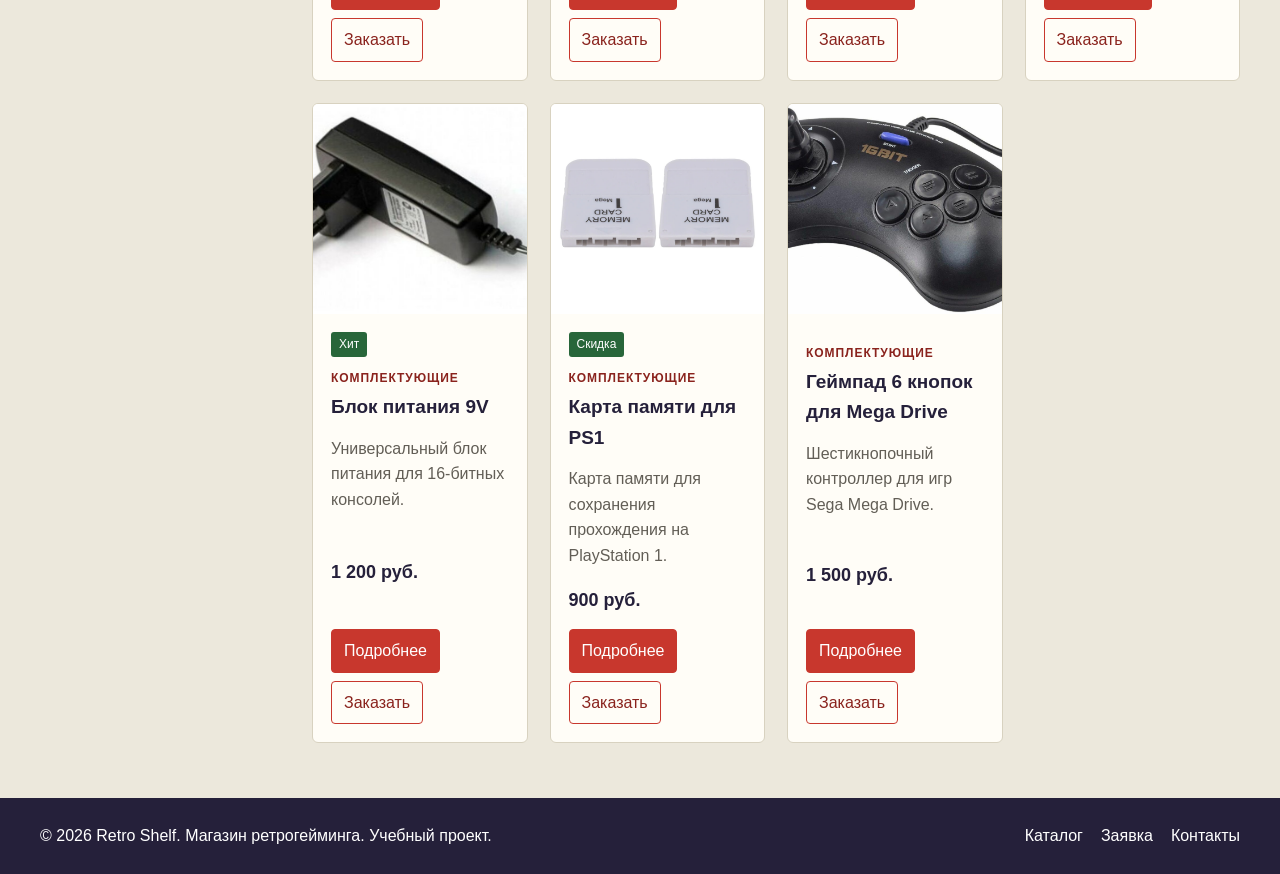
==== commit 34fbc304: "Первый коммит" ====
--- a/catalog.html
+++ b/catalog.html
@@ -3,210 +3,70 @@
 <head>
   <meta charset="UTF-8">
   <meta name="viewport" content="width=device-width, initial-scale=1.0">
-  <meta name="description" content="Каталог товаров магазина ретрогейминга Retro Shelf.">
-  <title>Каталог товаров — Retro Shelf</title>
+  <meta name="description" content="Retro Shelf — магазин ретрогейминга: консоли, комплектующие и аксессуары.">
+  <title>Каталог — Retro Shelf</title>
   <link rel="preconnect" href="https://fonts.googleapis.com">
   <link rel="preconnect" href="https://fonts.gstatic.com" crossorigin>
-  <link href="https://fonts.googleapis.com/css2?family=Press+Start+2P&amp;display=swap" rel="stylesheet">
+  <link href="https://fonts.googleapis.com/css2?family=Press+Start+2P&display=swap" rel="stylesheet">
   <link rel="stylesheet" href="css/style.css">
   <link rel="stylesheet" href="css/responsive.css">
+  <script src="js/main.js" defer></script>
 </head>
 <body>
   <a class="skip-link" href="#main">Перейти к основному содержимому</a>
   <header class="site-header">
-    <div class="brand-banner">
-      <div class="brand-banner__inner">
-        <strong class="brand-banner__name">Retro Shelf</strong>
-        <p>Магазин ретрогейминга: консоли, комплектующие и аксессуары</p>
+    <div class="site-header__intro wrap">
+      <div><a class="site-header__name pixel" href="index.html">Retro Shelf</a><p>Магазин ретрогейминга: консоли, комплектующие и аксессуары</p></div>
       </div>
-    </div>
-    <div class="site-header__inner">
-      <a class="site-header__logo" href="index.html">Retro Shelf</a>
-
-      <nav class="site-nav" aria-label="Основная навигация">
-        <ul class="site-nav__list">
-          <li class="site-nav__item">
-            <a class="site-nav__link" href="index.html">Главная</a>
-          </li>
-          <li class="site-nav__item">
-            <a class="site-nav__link site-nav__link--active" href="catalog.html" aria-current="page">Каталог</a>
-          </li>
-          <li class="site-nav__item">
-            <a class="site-nav__link" href="contacts.html">Контакты</a>
-          </li>
-          <li class="site-nav__item">
-            <a class="site-nav__link" href="index.html#popular">Популярные товары</a>
-          </li>
-          <li class="site-nav__item">
-            <a class="site-nav__link" href="order.html">Заявка</a>
-          </li>
-        </ul>
-      </nav>
-    </div>
   </header>
-
-  <main id="main" tabindex="-1">
-    <nav class="breadcrumbs" aria-label="Хлебные крошки">
-      <a class="breadcrumbs__link" href="index.html">Главная</a>
-      <span class="breadcrumbs__current" aria-current="page">Каталог</span>
-    </nav>
-
-    <section class="section">
-      <h1 class="section__title">Каталог товаров</h1>
-      <p class="section__text">Консоли, комплектующие и аксессуары для ретро-платформ. Откройте карточку, чтобы узнать характеристики и совместимость.</p>
-      <a class="button button--secondary" href="order.html">Оформить заявку</a>
-    </section>
-
-    <div class="catalog-layout">
-      <aside class="catalog-filters catalog-layout__filters">
-        <h2 class="catalog-filters__title">Фильтры</h2>
-
-        <form class="catalog-filters__form" action="#" method="get">
-          <fieldset class="catalog-filters__group">
-            <legend class="catalog-filters__legend">Категория</legend>
-
-            <label class="catalog-filters__label">
-              <input class="catalog-filters__checkbox" type="checkbox" name="category" value="all">
-              Все товары
-            </label>
-
-            <label class="catalog-filters__label">
-              <input class="catalog-filters__checkbox" type="checkbox" name="category" value="popular">
-              Популярные
-            </label>
-
-            <label class="catalog-filters__label">
-              <input class="catalog-filters__checkbox" type="checkbox" name="category" value="new">
-              Новинки
-            </label>
-          </fieldset>
-
-          <fieldset class="catalog-filters__group">
-            <legend class="catalog-filters__legend">Цена</legend>
-
-            <label class="catalog-filters__label" for="price-from">От</label>
-            <input class="catalog-filters__input" id="price-from" name="price-from" type="number" min="0" placeholder="0">
-
-            <label class="catalog-filters__label" for="price-to">До</label>
-            <input class="catalog-filters__input" id="price-to" name="price-to" type="number" min="0" placeholder="5000">
-          </fieldset>
-
-          <button class="button button--primary" type="submit">Применить</button>
-        </form>
-      </aside>
-
-      <section class="catalog-products catalog-layout__products">
-        <h2 class="catalog-products__title">Список товаров</h2>
-
-        <div class="products-grid">
-        <article class="product-card">
-          <img class="product-card__image" src="images/segamd2.jpeg" srcset="images/segamd2-480.jpg 480w, images/segamd2-960.jpg 960w" sizes="(min-width: 768px) 50vw, 100vw" alt="Sega Mega Drive 2" loading="lazy" width="960" height="720">
-          <p class="product-card__category">Консоли</p>
-          <h3 class="product-card__title">Sega Mega Drive 2</h3>
-          <p class="product-card__description">Компактная ревизия Mega Drive 1993 года. Проверена, очищена, выдаёт чистую картинку по AV. В комплекте блок питания и один геймпад.</p>
-          <p class="product-card__price">6&nbsp;500 руб.</p>
-          <a class="button button--primary product-card__link" href="product.html#mega-drive-2" aria-label="Подробнее о товаре: Sega Mega Drive 2">Подробнее о товаре</a>
-          <a class="button button--secondary" href="order.html">Оставить заявку</a>
-        </article>
-        <article class="product-card">
-          <img class="product-card__image" src="images/supernin.jpg" srcset="images/supernin-480.jpg 480w, images/supernin-960.jpg 960w" sizes="(min-width: 768px) 50vw, 100vw" alt="Super Nintendo (SNES)" loading="lazy" width="960" height="720">
-          <p class="product-card__category">Консоли</p>
-          <h3 class="product-card__title">Super Nintendo (SNES)</h3>
-          <p class="product-card__description">Оригинальная Super Nintendo, регион PAL. Корпус без сильных потёртостей, кнопки и слот картриджа проверены. Работает через композитный AV-выход.</p>
-          <p class="product-card__price">12&nbsp;900 руб.</p>
-          <a class="button button--primary product-card__link" href="product.html#snes" aria-label="Подробнее о товаре: Super Nintendo (SNES)">Подробнее о товаре</a>
-          <a class="button button--secondary" href="order.html">Оставить заявку</a>
-        </article>
-        <article class="product-card">
-          <img class="product-card__image" src="images/ps1.jpeg" srcset="images/ps1-480.jpg 480w, images/ps1-960.jpg 960w" sizes="(min-width: 768px) 50vw, 100vw" alt="PlayStation 1" loading="lazy" width="960" height="720">
-          <p class="product-card__category">Консоли</p>
-          <h3 class="product-card__title">PlayStation 1</h3>
-          <p class="product-card__description">Консоль PlayStation 1 в рабочем состоянии. Привод проверен на нескольких дисках, в комплекте блок питания, AV-кабель и геймпад.</p>
-          <p class="product-card__price">5&nbsp;900 руб.</p>
-          <a class="button button--primary product-card__link" href="product.html#ps1" aria-label="Подробнее о товаре: PlayStation 1">Подробнее о товаре</a>
-          <a class="button button--secondary" href="order.html">Оставить заявку</a>
-        </article>
-        <article class="product-card">
-          <img class="product-card__image" src="images/ps2.jpg" srcset="images/ps2-480.jpg 480w, images/ps2-960.jpg 960w" sizes="(min-width: 768px) 50vw, 100vw" alt="PlayStation 2" loading="lazy" width="960" height="720">
-          <p class="product-card__category">Консоли</p>
-          <h3 class="product-card__title">PlayStation 2</h3>
-          <p class="product-card__description">PlayStation 2 с проверенным приводом, читает диски PS2 и PS1. В комплекте блок питания, AV-кабель и геймпад.</p>
-          <p class="product-card__price">7&nbsp;500 руб.</p>
-          <a class="button button--primary product-card__link" href="product.html#ps2" aria-label="Подробнее о товаре: PlayStation 2">Подробнее о товаре</a>
-          <a class="button button--secondary" href="order.html">Оставить заявку</a>
-        </article>
-        <article class="product-card">
-          <img class="product-card__image" src="images/psp.jpeg" srcset="images/psp-480.jpg 480w, images/psp-960.jpg 960w" sizes="(min-width: 768px) 50vw, 100vw" alt="PlayStation Portable (PSP)" loading="lazy" width="960" height="720">
-          <p class="product-card__category">Консоли</p>
-          <h3 class="product-card__title">PlayStation Portable (PSP)</h3>
-          <p class="product-card__description">PSP с исправным экраном и кнопками, аккумулятор держит заряд. В комплекте зарядное устройство.</p>
-          <p class="product-card__price">6&nbsp;900 руб.</p>
-          <a class="button button--primary product-card__link" href="product.html#psp" aria-label="Подробнее о товаре: PlayStation Portable (PSP)">Подробнее о товаре</a>
-          <a class="button button--secondary" href="order.html">Оставить заявку</a>
-        </article>
-        <article class="product-card">
-          <img class="product-card__image" src="images/psvita.jpeg" srcset="images/psvita-480.jpg 480w, images/psvita-960.jpg 960w" sizes="(min-width: 768px) 50vw, 100vw" alt="PlayStation Vita" loading="lazy" width="960" height="720">
-          <p class="product-card__category">Консоли</p>
-          <h3 class="product-card__title">PlayStation Vita</h3>
-          <p class="product-card__description">PlayStation Vita с исправным экраном, стиками и сенсорной панелью. Аккумулятор держит заряд, в комплекте зарядное устройство.</p>
-          <p class="product-card__price">11&nbsp;900 руб.</p>
-          <a class="button button--primary product-card__link" href="product.html#ps-vita" aria-label="Подробнее о товаре: PlayStation Vita">Подробнее о товаре</a>
-          <a class="button button--secondary" href="order.html">Оставить заявку</a>
-        </article>
-        <article class="product-card">
-          <img class="product-card__image" src="images/3ds.jpeg" srcset="images/3ds-480.jpg 480w, images/3ds-960.jpg 960w" sizes="(min-width: 768px) 50vw, 100vw" alt="Nintendo 3DS" loading="lazy" width="960" height="720">
-          <p class="product-card__category">Консоли</p>
-          <h3 class="product-card__title">Nintendo 3DS</h3>
-          <p class="product-card__description">Nintendo 3DS с рабочим 3D-эффектом, обоими экранами и кнопками. В комплекте зарядное устройство и стилус.</p>
-          <p class="product-card__price"><s>12&nbsp;500 руб.</s> 10&nbsp;500 руб.</p>
-          <a class="button button--primary product-card__link" href="product.html#nintendo-3ds" aria-label="Подробнее о товаре: Nintendo 3DS">Подробнее о товаре</a>
-          <a class="button button--secondary" href="order.html">Оставить заявку</a>
-        </article>
-        <article class="product-card">
-          <img class="product-card__image" src="images/laser.jpeg" srcset="images/laser-480.jpg 480w, images/laser-960.jpg 960w" sizes="(min-width: 768px) 50vw, 100vw" alt="Лазер для PS1" loading="lazy" width="960" height="720">
-          <p class="product-card__category">Комплектующие</p>
-          <h3 class="product-card__title">Лазер для PS1</h3>
-          <p class="product-card__description">Новый лазер для ремонта PlayStation 1. Перед покупкой уточните модель вашей консоли: у разных ревизий лазеры отличаются.</p>
-          <p class="product-card__price">1&nbsp;800 руб.</p>
-          <a class="button button--primary product-card__link" href="product.html#ps1-laser" aria-label="Подробнее о товаре: Лазер для PS1">Подробнее о товаре</a>
-          <a class="button button--secondary" href="order.html">Оставить заявку</a>
-        </article>
-        <article class="product-card">
-          <img class="product-card__image" src="images/9v.jpeg" srcset="images/9v-480.jpg 480w, images/9v-960.jpg 960w" sizes="(min-width: 768px) 50vw, 100vw" alt="Блок питания 9V" loading="lazy" width="960" height="720">
-          <p class="product-card__category">Комплектующие</p>
-          <h3 class="product-card__title">Блок питания 9V</h3>
-          <p class="product-card__description">Стабилизированный блок питания 9 В с переходниками. Подходит для Mega Drive и SNES. Перед подключением проверьте полярность штекера.</p>
-          <p class="product-card__price">1&nbsp;200 руб.</p>
-          <a class="button button--primary product-card__link" href="product.html#psu-9v" aria-label="Подробнее о товаре: Блок питания 9V">Подробнее о товаре</a>
-          <a class="button button--secondary" href="order.html">Оставить заявку</a>
-        </article>
-        <article class="product-card">
-          <img class="product-card__image" src="images/storage.jpeg" srcset="images/storage-480.jpg 480w, images/storage-960.jpg 960w" sizes="(min-width: 768px) 50vw, 100vw" alt="Карта памяти для PS1" loading="lazy" width="960" height="720">
-          <p class="product-card__category">Аксессуары</p>
-          <h3 class="product-card__title">Карта памяти для PS1</h3>
-          <p class="product-card__description">Карта памяти для PlayStation 1 на 15 блоков, хватит на несколько десятков часов игры. Проверена на запись и чтение.</p>
-          <p class="product-card__price"><s>1&nbsp;200 руб.</s> 900&nbsp;руб.</p>
-          <a class="button button--primary product-card__link" href="product.html#ps1-memory-card" aria-label="Подробнее о товаре: Карта памяти для PS1">Подробнее о товаре</a>
-          <a class="button button--secondary" href="order.html">Оставить заявку</a>
-        </article>
-        <article class="product-card">
-          <img class="product-card__image" src="images/gamepad.jpeg" srcset="images/gamepad-480.jpg 480w, images/gamepad-960.jpg 960w" sizes="(min-width: 768px) 50vw, 100vw" alt="Геймпад 6 кнопок для Mega Drive" loading="lazy" width="960" height="720">
-          <p class="product-card__category">Аксессуары</p>
-          <h3 class="product-card__title">Геймпад 6 кнопок для Mega Drive</h3>
-          <p class="product-card__description">Шестикнопочный геймпад в стиле оригинального контроллера Mega Drive. Кнопки и крестовина проверены, шнур без перегибов.</p>
-          <p class="product-card__price">1&nbsp;500 руб.</p>
-          <a class="button button--primary product-card__link" href="product.html#md-pad" aria-label="Подробнее о товаре: Геймпад 6 кнопок для Mega Drive">Подробнее о товаре</a>
-          <a class="button button--secondary" href="order.html">Оставить заявку</a>
-        </article>
-        </div>
-      </section>
-    </div>
-  </main>
-
-  <footer class="site-footer">
-    <p class="site-footer__text">&copy; 2026 Retro Shelf. Магазин ретрогейминга. Учебный проект.</p>
-    <p class="site-footer__text">Дисциплина: Фронтенд и бэкенд разработка</p>
-  </footer>
-  <a class="button button--primary scroll-top" href="#" aria-label="Наверх">Наверх</a>
+  <nav class="site-nav" aria-label="Основная навигация"><div class="wrap site-nav__inner">
+    <a class="site-nav__brand pixel" href="index.html">Retro Shelf</a>
+    <button class="site-nav__toggle" type="button" aria-expanded="false" aria-controls="main-menu">Меню</button>
+    <ul class="site-nav__list" id="main-menu">        <li><a class="site-nav__link" href="index.html">Главная</a></li>
+        <li><a class="site-nav__link site-nav__link--active" href="catalog.html" aria-current="page">Каталог</a></li>
+        <li><a class="site-nav__link" href="product.html">Товар</a></li>
+        <li><a class="site-nav__link" href="order.html">Заявка</a></li>
+        <li><a class="site-nav__link" href="contacts.html">Контакты</a></li>
+      <li class="site-nav__more"><a class="site-nav__link" href="catalog.html">Дополнительно</a><ul><li><a href="catalog.html">Все товары</a></li><li><a href="order.html">Оформить заявку</a></li><li><a href="index.html#popular">Популярное</a></li></ul></li>
+    </ul>
+  </div></nav>
+  <main id="main" class="wrap page-main"><p class="notice">Консоли, комплектующие и аксессуары для ретро-платформ. Выберите товар, чтобы открыть подробную карточку.</p><div class="section__heading"><h1 class="pixel">Каталог товаров</h1><a class="button button--outline" href="order.html">Оставить заявку</a></div><div class="catalog-layout">
+<aside class="catalog-filters" aria-labelledby="filters-title">
+  <h2 id="filters-title">Фильтры</h2>
+  <form action="#products" method="get">
+    <fieldset><legend>Категория</legend>
+      <label><input type="checkbox" name="category" value="all"> Все товары</label>
+      <label><input type="checkbox" name="category" value="popular"> Популярные</label>
+      <label><input type="checkbox" name="category" value="new"> Новинки</label>
+    </fieldset>
+    <fieldset><legend>Цена</legend>
+      <label for="price-from">От</label><input id="price-from" name="price-from" type="number" min="0" placeholder="0">
+      <label for="price-to">До</label><input id="price-to" name="price-to" type="number" min="0" placeholder="15000">
+    </fieldset>
+    <button class="button" type="submit">Применить</button>
+  </form>
+</aside>
+<section class="catalog-products" id="products" aria-labelledby="products-title">
+  <h2 id="products-title">Товары</h2>
+  <div class="product-grid product-grid--catalog">
+<article class="product-card"><img src="images/segamd2-640.jpg"
+     srcset="images/segamd2-480.jpg 480w, images/segamd2-640.jpg 640w, images/segamd2-960.jpg 960w"
+     sizes="(max-width: 639px) 100vw, (max-width: 1023px) 50vw, 25vw"
+     alt="Sega Mega Drive 2" width="640" height="334" loading="lazy" class="product-card__image"><div class="product-card__body"><span class="tag">Новинка</span><p class="product-card__category">Консоли</p><h2>Sega Mega Drive 2</h2><p>16-битная классика Sega: Sonic, Streets of Rage, Golden Axe.</p><strong>6 500 руб.</strong><div class="product-card__actions"><a class="button" href="product.html#mega-drive-2">Подробнее</a><a class="button button--outline" href="order.html?product=mega-drive-2">Заказать</a></div></div></article>
+<article class="product-card"><img src="images/supernin.jpg" alt="Super Nintendo (SNES)" width="1600" height="832" loading="lazy" class="product-card__image"><div class="product-card__body"><span class="tag">Выбор покупателей</span><p class="product-card__category">Консоли</p><h2>Super Nintendo (SNES)</h2><p>Консоль 1990-х с Super Mario World и Zelda: A Link to the Past.</p><strong>12 900 руб.</strong><div class="product-card__actions"><a class="button" href="product.html#snes">Подробнее</a><a class="button button--outline" href="order.html?product=snes">Заказать</a></div></div></article>
+<article class="product-card"><img src="images/ps1.jpeg" alt="PlayStation 1" width="2000" height="1125" loading="lazy" class="product-card__image"><div class="product-card__body"><p class="product-card__category">Консоли</p><h2>PlayStation 1</h2><p>Первая PlayStation: Crash Bandicoot, Resident Evil, Final Fantasy VII.</p><strong>5 900 руб.</strong><div class="product-card__actions"><a class="button" href="product.html#ps1">Подробнее</a><a class="button button--outline" href="order.html?product=ps1">Заказать</a></div></div></article>
+<article class="product-card"><img src="images/ps2.jpg" alt="PlayStation 2" width="1280" height="771" loading="lazy" class="product-card__image"><div class="product-card__body"><span class="tag">Хит</span><p class="product-card__category">Консоли</p><h2>PlayStation 2</h2><p>Одна из самых продаваемых консолей в истории: GTA, God of War, Metal Gear Solid.</p><strong>7 500 руб.</strong><div class="product-card__actions"><a class="button" href="product.html#ps2">Подробнее</a><a class="button button--outline" href="order.html?product=ps2">Заказать</a></div></div></article>
+<article class="product-card"><img src="images/psp.jpeg" alt="PlayStation Portable (PSP)" width="2000" height="1118" loading="lazy" class="product-card__image"><div class="product-card__body"><span class="tag">Новинка</span><p class="product-card__category">Консоли</p><h2>PlayStation Portable (PSP)</h2><p>Портативная консоль Sony с играми на UMD и большим экраном.</p><strong>6 900 руб.</strong><div class="product-card__actions"><a class="button" href="product.html#psp">Подробнее</a><a class="button button--outline" href="order.html?product=psp">Заказать</a></div></div></article>
+<article class="product-card"><img src="images/psvita.jpeg" alt="PlayStation Vita" width="2000" height="1125" loading="lazy" class="product-card__image"><div class="product-card__body"><span class="tag">Выбор покупателей</span><p class="product-card__category">Консоли</p><h2>PlayStation Vita</h2><p>Портативная консоль Sony с сенсорным экраном и двумя стиками.</p><strong>11 900 руб.</strong><div class="product-card__actions"><a class="button" href="product.html#ps-vita">Подробнее</a><a class="button button--outline" href="order.html?product=ps-vita">Заказать</a></div></div></article>
+<article class="product-card"><img src="images/3ds.jpeg" alt="Nintendo 3DS" width="2000" height="1125" loading="lazy" class="product-card__image"><div class="product-card__body"><span class="tag">Скидка</span><p class="product-card__category">Консоли</p><h2>Nintendo 3DS</h2><p>Портативная консоль Nintendo с двумя экранами и 3D-режимом.</p><strong>10 500 руб.</strong><div class="product-card__actions"><a class="button" href="product.html#nintendo-3ds">Подробнее</a><a class="button button--outline" href="order.html?product=nintendo-3ds">Заказать</a></div></div></article>
+<article class="product-card"><img src="images/laser.jpeg" alt="Лазерная головка для PS1" width="2000" height="1125" loading="lazy" class="product-card__image"><div class="product-card__body"><p class="product-card__category">Комплектующие</p><h2>Лазерная головка для PS1</h2><p>Запасная лазерная головка для восстановления привода PlayStation.</p><strong>1 800 руб.</strong><div class="product-card__actions"><a class="button" href="product.html#ps1-laser">Подробнее</a><a class="button button--outline" href="order.html?product=ps1-laser">Заказать</a></div></div></article>
+<article class="product-card"><img src="images/9v.jpeg" alt="Блок питания 9V" width="820" height="484" loading="lazy" class="product-card__image"><div class="product-card__body"><span class="tag">Хит</span><p class="product-card__category">Комплектующие</p><h2>Блок питания 9V</h2><p>Универсальный блок питания для 16-битных консолей.</p><strong>1 200 руб.</strong><div class="product-card__actions"><a class="button" href="product.html#psu-9v">Подробнее</a><a class="button button--outline" href="order.html?product=psu-9v">Заказать</a></div></div></article>
+<article class="product-card"><img src="images/storage.jpeg" alt="Карта памяти для PS1" width="1601" height="1601" loading="lazy" class="product-card__image"><div class="product-card__body"><span class="tag">Скидка</span><p class="product-card__category">Комплектующие</p><h2>Карта памяти для PS1</h2><p>Карта памяти для сохранения прохождения на PlayStation 1.</p><strong>900 руб.</strong><div class="product-card__actions"><a class="button" href="product.html#ps1-memory-card">Подробнее</a><a class="button button--outline" href="order.html?product=ps1-memory-card">Заказать</a></div></div></article>
+<article class="product-card"><img src="images/gamepad.jpeg" alt="Геймпад 6 кнопок для Mega Drive" width="1280" height="741" loading="lazy" class="product-card__image"><div class="product-card__body"><p class="product-card__category">Комплектующие</p><h2>Геймпад 6 кнопок для Mega Drive</h2><p>Шестикнопочный контроллер для игр Sega Mega Drive.</p><strong>1 500 руб.</strong><div class="product-card__actions"><a class="button" href="product.html#md-pad">Подробнее</a><a class="button button--outline" href="order.html?product=md-pad">Заказать</a></div></div></article>
+</div></section></div></main>
+  <footer class="site-footer"><div class="wrap site-footer__inner">
+    <p>© 2026 Retro Shelf. Магазин ретрогейминга. Учебный проект.</p>
+    <div><a href="catalog.html">Каталог</a><a href="order.html">Заявка</a><a href="contacts.html">Контакты</a></div>
+  </div></footer>
 </body>
-</html>+</html>
--- a/css/style.css
+++ b/css/style.css
@@ -1,43 +1,16 @@
-/* ===============================
-   1. Переменные проекта
-   =============================== */
-
+/* Основные цвета сайта */
 :root {
-  /* Основные цвета проекта */
-  --color-bg: #ece8dc;
-  --color-text: #25203a;
-  --color-muted: #615c53;
-  --color-primary: #b52f26;
-  --color-primary-dark: #8a231d;
-  --color-border: #d8d2c0;
-  --color-surface: #f7f4ed;
-  --color-surface-accent: #e6e1d3;
-  --color-danger: #b00020;
-  --color-success: #116b24;
-  --color-success-bg: #eefaf0;
-  --color-white: #ffffff;
-
-  /* Отступы */
-  --space-xs: 4px;
-  --space-sm: 8px;
-  --space-md: 16px;
-  --space-lg: 24px;
-  --space-xl: 32px;
-
-  /* Скругления */
-  --radius-sm: 6px;
-  --radius-md: 8px;
-  --radius-lg: 12px;
-
-  /* Размеры */
-  --container-width: 1100px;
-}
-
-/* ===============================
-   2. Базовые стили
-   =============================== */
-
-/* border-box: width включает content, padding и border. */
+  --red: #c8372d;
+  --red-dark: #8a231d;
+  --ink: #25203a;
+  --paper: #ece8dc;
+  --white: #fffdf7;
+  --muted: #625e56;
+  --border: #d8d2c0;
+  --wrap: 1120px;
+}
+
+/* Общие стили */
 * {
   box-sizing: border-box;
 }
@@ -48,591 +21,772 @@
 
 body {
   margin: 0;
-  font-family: Arial, sans-serif;
-  line-height: 1.5;
-  color: var(--color-text);
-  background-color: var(--color-bg);
-}
-
-main {
-  padding: var(--space-lg);
+  color: var(--ink);
+  background: var(--paper);
+  font: 16px/1.6 Arial, sans-serif;
 }
 
 a {
-  color: var(--color-primary);
+  color: var(--red-dark);
 }
 
 a:hover {
-  color: var(--color-primary-dark);
-}
-
-a:focus-visible {
-  outline: 2px solid var(--color-primary);
-  outline-offset: 3px;
-}
-
-/* Подсветка блока, на который ведёт якорная ссылка. */
-:target {
-  outline: 2px dashed var(--color-primary);
-  outline-offset: 4px;
-}
-
-/* ===============================
-   3. Блок button (кнопка)
-   =============================== */
+  color: var(--red);
+}
+
+img {
+  display: block;
+  max-width: 100%;
+}
+
+.wrap {
+  width: min(var(--wrap), calc(100% - 28px));
+  margin-inline: auto;
+}
+
+.pixel {
+  font-family: "Press Start 2P", "Courier New", monospace;
+  line-height: 1.7;
+}
+
+/* Шапка и меню */
+.site-header {
+  padding: 22px 0;
+  color: var(--white);
+  background: var(--red);
+}
+
+.site-header__intro {
+  display: flex;
+  align-items: center;
+  justify-content: space-between;
+  gap: 24px;
+}
+
+.site-header__name {
+  color: white;
+  font-size: 17px;
+  text-decoration: none;
+}
+
+.site-header p {
+  margin: 8px 0 0;
+  opacity: .9;
+}
+
+.site-nav {
+  color: white;
+  background: var(--ink);
+}
+
+.site-nav__inner {
+  display: flex;
+  align-items: center;
+  flex-wrap: wrap;
+  min-height: 62px;
+  gap: 12px;
+  padding-block: 10px;
+}
+
+.site-nav__brand {
+  color: white;
+  font-size: 12px;
+  text-decoration: none;
+}
+
+.site-nav__toggle {
+  display: block;
+  padding: 7px 11px;
+  margin-left: auto;
+  color: white;
+  background: transparent;
+  border: 1px solid #ffffff80;
+  border-radius: 4px;
+  font: inherit;
+  cursor: pointer;
+}
+
+.site-nav__list {
+  display: none;
+  flex-basis: 100%;
+  flex-direction: column;
+  gap: 4px;
+  padding: 0;
+  margin: 0;
+  list-style: none;
+}
+
+.site-nav__list.is-open {
+  display: flex;
+}
+
+.site-nav__link {
+  display: block;
+  padding: 11px 12px;
+  color: #f2eee4;
+  text-decoration: none;
+  border-radius: 4px;
+}
+
+.site-nav__link:hover,
+.site-nav__link--active {
+  color: white;
+  background: #403a53;
+}
+
+.site-nav__more ul {
+  display: none;
+  position: absolute;
+  z-index: 4;
+  top: 100%;
+  right: 0;
+  min-width: 180px;
+  padding: 7px;
+  margin: 0;
+  list-style: none;
+  background: white;
+  border: 1px solid var(--border);
+  border-radius: 5px;
+  box-shadow: 0 8px 24px #17132324;
+}
+
+.site-nav__more:focus-within ul {
+  display: block;
+}
+
+.site-nav__more ul a {
+  display: block;
+  padding: 7px 9px;
+  text-decoration: none;
+}
+
+/* Главная страница */
+.hero {
+  display: grid;
+  gap: 24px;
+  align-items: center;
+  padding-block: 42px;
+}
+
+.hero h1 {
+  max-width: 670px;
+  margin: 8px 0 18px;
+  font-size: clamp(22px, 7vw, 32px);
+}
+
+.hero p:not(.eyebrow) {
+  max-width: 600px;
+  color: var(--muted);
+  font-size: 18px;
+}
+
+.eyebrow,
+.product-card__category {
+  color: var(--red-dark);
+  font-size: 12px;
+  font-weight: 700;
+  letter-spacing: .08em;
+  text-transform: uppercase;
+}
 
 .button {
   display: inline-block;
-  padding: var(--space-sm) var(--space-md);
-  border: none;
-  border-radius: var(--radius-sm);
+  padding: 10px 16px;
+  color: white;
+  background: var(--red);
+  border: 1px solid var(--red);
+  border-radius: 4px;
   font: inherit;
+  text-align: center;
   text-decoration: none;
   cursor: pointer;
 }
 
-.button--primary {
-  color: var(--color-white);
-  background-color: var(--color-primary);
-}
-
-.button--primary:hover {
-  color: var(--color-white);
-  background-color: var(--color-primary-dark);
-}
-
-.button--secondary {
-  color: var(--color-primary);
-  background-color: transparent;
-  border: 1px solid var(--color-primary);
-}
-
-.button--secondary:hover {
-  color: var(--color-white);
-  background-color: var(--color-primary);
-}
-
-.button:focus-visible {
-  outline: 2px solid var(--color-primary);
-  outline-offset: 3px;
-}
-
-.button:disabled,
-.button--disabled {
-  opacity: 0.6;
-  cursor: not-allowed;
-}
-
-/* ===============================
-   4. Блок site-header (шапка)
-   =============================== */
-
-.site-header {
-  background-color: var(--color-surface);
-}
-
-.site-header__inner {
-  max-width: var(--container-width);
-  margin: 0 auto;
-  padding: var(--space-lg);
-}
-
-.site-header__logo {
+.button:hover {
+  color: white;
+  background: var(--red-dark);
+  border-color: var(--red-dark);
+}
+
+.button--outline {
+  color: var(--red-dark);
+  background: transparent;
+}
+
+.button--outline:hover {
+  color: white;
+  background: var(--red);
+}
+
+.section {
+  padding-block: 24px 38px;
+}
+
+.section__title,
+.page-main h1 {
+  margin: 0 0 22px;
+  font-size: 24px;
+}
+
+.section__heading {
+  display: flex;
+  align-items: flex-start;
+  flex-direction: column;
+  gap: 12px;
+  margin-bottom: 22px;
+}
+
+.section__heading .section__title,
+.section__heading h1 {
+  margin: 0;
+}
+
+.text-link {
   font-weight: 700;
-  color: var(--color-text);
-  text-decoration: none;
-}
-
-/* ===============================
-   5. Блок site-nav (навигация)
-   =============================== */
-
-.site-nav__list {
+  text-decoration: none;
+}
+
+/* Карусель */
+.carousel {
+  position: relative;
+  overflow: hidden;
+  background: white;
+  border: 1px solid var(--border);
+  border-radius: 8px;
+  box-shadow: 0 8px 25px #25203a20;
+}
+
+.carousel__slides {
+  position: relative;
+}
+
+.carousel__slide {
+  display: none;
+  color: var(--ink);
+  background: white;
+}
+
+.carousel__slide.is-active {
+  display: grid;
+  grid-template-columns: 1fr;
+  animation: appear .35s ease;
+}
+
+.carousel__slide > img {
+  width: 100%;
+  height: 230px;
+  object-fit: contain;
+  background: white;
+}
+
+.carousel__caption {
+  display: flex;
+  align-items: flex-start;
+  justify-content: center;
+  flex-direction: column;
+  padding: 20px 28px;
+  background: white;
+}
+
+.carousel__caption h2 {
+  margin: 10px 0 4px;
+  font-size: clamp(20px, 5vw, 30px);
+}
+
+.carousel__caption p {
+  color: var(--muted);
+}
+
+.carousel__arrow {
+  position: absolute;
+  z-index: 2;
+  top: 25%;
+  width: 40px;
+  height: 40px;
+  color: white;
+  background: var(--red);
+  border: 1px solid var(--red-dark);
+  border-radius: 50%;
+  font-size: 28px;
+  line-height: 1;
+  cursor: pointer;
+}
+
+.carousel__arrow--prev {
+  left: 12px;
+}
+
+.carousel__arrow--next {
+  right: 12px;
+}
+
+.carousel__dots {
+  display: flex;
+  justify-content: center;
+  gap: 9px;
+  padding: 0 0 15px;
+  background: white;
+}
+
+.carousel__dot {
+  width: 9px;
+  height: 9px;
+  padding: 0;
+  background: #8b867c;
+  border: 0;
+  border-radius: 50%;
+  cursor: pointer;
+}
+
+.carousel__dot.is-active {
+  width: 24px;
+  background: var(--red);
+  border-radius: 9px;
+}
+
+@keyframes appear {
+  from { opacity: .5; }
+  to { opacity: 1; }
+}
+
+/* Карточки */
+.feature-grid,
+.product-grid {
+  display: grid;
+  grid-template-columns: 1fr;
+  gap: 18px;
+}
+
+.feature {
+  min-width: 0;
+  padding: 22px;
+  background: var(--white);
+  border: 1px solid var(--border);
+  border-radius: 6px;
+}
+
+.feature h2,
+.feature h3 {
+  margin: 7px 0;
+  font-size: 19px;
+}
+
+.feature p {
+  margin-bottom: 0;
+  color: var(--muted);
+}
+
+.feature__number {
+  color: var(--red-dark);
+  font: 12px "Press Start 2P", monospace;
+}
+
+.product-card {
+  display: flex;
+  min-width: 0;
+  overflow: hidden;
+  flex-direction: column;
+  background: var(--white);
+  border: 1px solid var(--border);
+  border-radius: 6px;
+  transition: transform .2s ease, box-shadow .2s ease;
+}
+
+.product-card:hover {
+  transform: translateY(-3px);
+  box-shadow: 0 8px 20px #25203a18;
+}
+
+.product-card > img {
+  width: 100%;
+  height: 210px;
+  object-fit: cover;
+  background: #ded9ca;
+}
+
+.product-card__body {
+  display: flex;
+  align-items: flex-start;
+  flex: 1;
+  flex-direction: column;
+  padding: 18px;
+}
+
+.product-card__body h2,
+.product-card__body h3 {
+  overflow-wrap: anywhere;
+  margin: 4px 0 8px;
+  font-size: 19px;
+}
+
+.product-card__body > p:not(.product-card__category) {
+  overflow-wrap: anywhere;
+  margin: 5px 0 14px;
+  color: var(--muted);
+}
+
+.product-card__body strong {
+  margin-top: auto;
+  padding: 4px 0 14px;
+  font-size: 18px;
+}
+
+.product-card__category {
+  margin: 12px 0 0;
+}
+
+.tag {
+  display: inline-block;
+  padding: 3px 8px;
+  color: white;
+  background: #28663a;
+  border-radius: 3px;
+  font-size: 12px;
+}
+
+.product-card__actions {
   display: flex;
   flex-wrap: wrap;
-  justify-content: center;
-  align-items: center;
-  gap: var(--space-md);
+  gap: 8px;
+  margin-top: auto;
+}
+
+.product-card__actions .button {
+  padding: 8px 12px;
+}
+
+/* Каталог */
+.page-main {
+  padding-block: 34px 55px;
+}
+
+.notice {
+  padding: 14px 17px;
+  margin: 0 0 22px;
+  color: #343048;
+  background: #e3dfd1;
+  border: 1px solid var(--border);
+  border-left: 4px solid var(--red);
+  border-radius: 4px;
+}
+
+.catalog-layout {
+  display: grid;
+  gap: 22px;
+}
+
+.catalog-filters {
+  order: -1;
+  padding: 18px;
+  background: var(--white);
+  border: 1px solid var(--border);
+  border-radius: 6px;
+}
+
+.catalog-filters h2 {
+  margin: 0 0 14px;
+  font-size: 20px;
+}
+
+.catalog-filters fieldset {
   padding: 0;
-  margin: var(--space-md) 0 0;
-  list-style: none;
-}
-
-.site-nav__link {
-  display: inline-block;
-  padding: var(--space-sm) var(--space-md);
-  color: var(--color-primary);
-  text-decoration: none;
-  border-radius: var(--radius-sm);
-}
-
-.site-nav__link:hover {
-  color: var(--color-white);
-  background-color: var(--color-primary);
-}
-
-.site-nav__link:focus-visible {
-  outline: 2px solid var(--color-primary);
-  outline-offset: 3px;
-}
-
-.site-nav__link--active {
-  color: var(--color-white);
-  background-color: var(--color-primary);
-}
-
-/* ===============================
-   6. Блок breadcrumbs (хлебные крошки)
-   =============================== */
-
+  margin: 0 0 15px;
+  border: 0;
+}
+
+.catalog-filters legend {
+  margin-bottom: 7px;
+  font-weight: 700;
+}
+
+.catalog-filters label {
+  display: block;
+  margin: 6px 0;
+}
+
+.catalog-filters input[type="number"] {
+  width: 100%;
+  min-height: 44px;
+  padding: 8px;
+  margin: 4px 0 8px;
+  border: 1px solid #aaa497;
+  border-radius: 4px;
+  font: inherit;
+}
+
+/* Карточка товара и таблица */
 .breadcrumbs {
-  max-width: var(--container-width);
-  margin: 0 auto var(--space-md);
+  margin-bottom: 20px;
+  color: var(--muted);
   font-size: 14px;
-  color: var(--color-muted);
-}
-
-.breadcrumbs__link {
-  color: var(--color-primary);
-}
-
-.breadcrumbs__current::before {
-  content: " / ";
-  color: var(--color-muted);
-}
-
-/* ===============================
-   7. Блоки hero и section
-   =============================== */
-
-.hero {
-  max-width: var(--container-width);
-  margin: 0 auto var(--space-xl);
-  padding: var(--space-xl) var(--space-lg);
-  background-color: var(--color-surface-accent);
-  border-radius: var(--radius-lg);
-}
-
-.section {
-  max-width: var(--container-width);
-  margin: 0 auto var(--space-xl);
-}
-
-.section__title {
-  margin-top: 0;
-}
-
-/* ===============================
-   8. Блок advantages-list (список преимуществ)
-   =============================== */
-
-.advantages-list {
-  padding-left: var(--space-lg);
-}
-
-.advantages-list__item {
-  margin-bottom: var(--space-xs);
-}
-
-/* ===============================
-   9. Блок products-grid (сетка товаров)
-   =============================== */
-
-.products-grid {
-  display: grid;
-  grid-template-columns: repeat(3, 1fr);
-  gap: var(--space-lg);
-}
-
-/* ===============================
-   10. Блок product-card (карточка товара)
-   =============================== */
-
-.product-card {
-  position: relative;
-  display: flex;
-  flex-direction: column;
-  gap: var(--space-sm);
-  padding: var(--space-md);
-  border: 1px solid var(--color-border);
-  border-radius: var(--radius-md);
-  background-color: var(--color-bg);
-}
-
-.product-card:hover {
-  border-color: var(--color-primary);
-}
-
-.product-card--featured {
-  border-color: var(--color-primary);
-}
-
-.product-card--discount {
-  border-color: var(--color-danger);
-}
-
-.product-card__badge {
-  position: absolute;
-  top: var(--space-sm);
-  right: var(--space-sm);
-  padding: 4px 8px;
-  color: var(--color-white);
-  background-color: var(--color-danger);
-  border-radius: var(--radius-sm);
-}
-
-.product-card__link {
-  align-self: flex-start;
-  margin-top: auto;
-}
-
-.product-card__title {
-  margin: 0;
-  color: var(--color-text);
-}
-
-.product-card__description {
-  margin: 0;
-  color: var(--color-muted);
-}
-
-.product-card__price {
-  margin: 0;
-  font-weight: 700;
-}
-
-.product-card--discount .product-card__price {
-  color: var(--color-danger);
-}
-
-/* Кнопка внутри карточки прижимается к нижнему краю. */
-.product-card__button {
-  margin-top: auto;
-  align-self: flex-start;
-}
-
-/* ===============================
-   11. Блоки catalog-layout, catalog-filters, catalog-products
-   =============================== */
-
-.catalog-layout {
-  max-width: var(--container-width);
-  margin: 0 auto var(--space-xl);
-  display: grid;
-  grid-template-columns: 260px 1fr;
-  grid-template-areas: "filters products";
-  gap: var(--space-lg);
-}
-
-/* Элементы макета: определяют только положение в сетке. */
-.catalog-layout__filters {
-  grid-area: filters;
-  position: sticky;
-  top: var(--space-md);
-  z-index: 10;
-  align-self: start;
-}
-
-.catalog-layout__products {
-  grid-area: products;
-}
-
-.catalog-filters {
-  padding: var(--space-md);
-  border: 1px solid var(--color-border);
-  border-radius: var(--radius-md);
-  background-color: var(--color-surface);
-}
-
-.catalog-filters__title {
-  margin-top: 0;
-}
-
-.catalog-filters__form {
-  display: grid;
-  gap: var(--space-md);
-}
-
-.catalog-filters__group {
-  margin: 0;
-  padding: var(--space-md);
-  border: 1px solid var(--color-border);
-  border-radius: var(--radius-sm);
-}
-
-.catalog-filters__legend {
-  font-weight: 700;
-}
-
-.catalog-filters__label {
-  display: block;
-  margin-bottom: var(--space-sm);
-}
-
-.catalog-filters__input {
-  width: 100%;
-  padding: 8px 10px;
-  border: 1px solid var(--color-border);
-  border-radius: var(--radius-sm);
-  font: inherit;
-}
-
-.catalog-filters__checkbox {
-  width: auto;
-}
-
-.catalog-products__title {
-  margin-top: 0;
-}
-
-/* ===============================
-   12. Блок aside-info (информационный блок)
-   =============================== */
-
-.aside-info {
-  max-width: var(--container-width);
-  margin: 0 auto var(--space-xl);
-  padding: var(--space-md);
-  border-left: 4px solid var(--color-primary);
-  background-color: var(--color-surface);
-}
-
-.aside-info__title {
-  margin-top: 0;
-}
-
-/* ===============================
-   13. Блок order-dialog (модальное окно)
-   =============================== */
-
-.order-dialog {
-  width: min(100% - 32px, 560px);
-  padding: var(--space-lg);
-  border: none;
-  border-radius: var(--radius-lg);
-}
-
-.order-dialog::backdrop {
-  background-color: rgba(0, 0, 0, 0.5);
-}
-
-.order-dialog__title {
-  margin-top: 0;
-}
-
-/* ===============================
-   14. Блок order-form (форма заявки)
-   =============================== */
-
-.order-form__field {
-  margin-bottom: var(--space-md);
-}
-
-.order-form__label {
-  display: block;
-  margin-bottom: var(--space-xs);
-}
-
-.order-form__input,
-.order-form__select,
-.order-form__textarea {
-  width: 100%;
-  padding: 10px 12px;
-  border: 1px solid var(--color-border);
-  border-radius: var(--radius-sm);
-  font: inherit;
-}
-
-.order-form__input:hover,
-.order-form__select:hover,
-.order-form__textarea:hover {
-  border-color: var(--color-primary);
-}
-
-.order-form__input:focus-visible,
-.order-form__select:focus-visible,
-.order-form__textarea:focus-visible {
-  outline: 2px solid var(--color-primary);
-  outline-offset: 3px;
-}
-
-/*
-  Подсветка ошибочных полей.
-  Атрибут aria-invalid добавляется через JavaScript.
-*/
-.order-form__input[aria-invalid="true"],
-.order-form__select[aria-invalid="true"],
-.order-form__textarea[aria-invalid="true"] {
-  border-color: var(--color-danger);
-}
-
-.order-form__checkbox {
-  width: auto;
-}
-
-.order-form__hint {
-  display: block;
-  margin-top: var(--space-xs);
-  color: var(--color-muted);
-}
-
-.order-form__actions {
-  display: flex;
-  gap: var(--space-md);
-  margin-top: var(--space-lg);
-}
-
-/* ===============================
-   15. Блок success-message
-   =============================== */
-
-.success-message {
-  max-width: var(--container-width);
-  margin: var(--space-lg) auto;
-  padding: var(--space-md);
-  border-left: 4px solid var(--color-success);
-  background-color: var(--color-success-bg);
-}
-
-/* ===============================
-   16. Блок site-footer (подвал)
-   =============================== */
-
-.site-footer {
-  padding: var(--space-lg);
-  background-color: var(--color-surface);
-}
-
-.site-footer__text {
-  margin: 0 0 var(--space-sm);
-}
-
-/* ===============================
-   17. Дополнения практики 8
-   =============================== */
-
-/* Разделитель между вторым и последующими звеньями хлебных крошек. */
-.breadcrumbs__link + .breadcrumbs__link::before {
-  content: " / ";
-  color: var(--color-muted);
-}
-
-/* Блок product-details (страница товара) */
+}
+
+.breadcrumbs a {
+  text-decoration: none;
+}
+
+.product-view {
+  display: none;
+  padding: 15px 0 40px;
+}
+
+.product-view:target {
+  display: block;
+}
+
+.page-main:not(:has(.product-view:target)) .product-view:first-of-type {
+  display: block;
+}
+
 .product-details {
   display: grid;
-  grid-template-columns: 1fr 1fr;
-  gap: var(--space-lg);
-  max-width: var(--container-width);
-  margin: 0 auto var(--space-xl);
-}
-
-.product-details__image {
+  grid-template-columns: 1fr;
+  gap: 20px;
+  align-items: center;
+}
+
+.product-details > img {
   width: 100%;
-  height: auto;
-  border: 1px solid var(--color-border);
-  border-radius: var(--radius-md);
-}
-
-.product-details__title {
-  margin-top: 0;
-}
-
-.product-details__description {
-  color: var(--color-muted);
+  max-height: 340px;
+  object-fit: contain;
+  background: white;
+  border: 1px solid var(--border);
+  border-radius: 6px;
+}
+
+.product-details__info h2 {
+  margin: 10px 0;
+  font-size: 30px;
+}
+
+.product-details__info > p:not(.product-card__category) {
+  color: var(--muted);
+  font-size: 18px;
 }
 
 .product-details__price {
-  font-size: 24px;
-  font-weight: 700;
-}
-
-/* Блок product-table (таблица характеристик) */
+  display: block;
+  margin: 18px 0;
+  font-size: 28px;
+}
+
+.product-view > h2 {
+  margin: 32px 0 12px;
+}
+
+.table-wrapper {
+  width: 100%;
+  overflow-x: auto;
+  -webkit-overflow-scrolling: touch;
+}
+
 .product-table {
   width: 100%;
+  min-width: 520px;
   border-collapse: collapse;
-}
-
-.product-table__caption {
-  margin-bottom: var(--space-sm);
+  background: var(--white);
+}
+
+.product-table caption {
+  padding: 10px;
   font-weight: 700;
   text-align: left;
 }
 
 .product-table th,
 .product-table td {
-  padding: var(--space-sm) var(--space-md);
-  border: 1px solid var(--color-border);
+  padding: 11px 14px;
+  border: 1px solid var(--border);
   text-align: left;
 }
 
 .product-table th {
-  background-color: var(--color-surface);
-}
-
-/* Модификатор формы на отдельной странице */
-.order-form--page {
-  max-width: 560px;
-}
-
-/* Блок scroll-top: фиксированная кнопка «Наверх» */
-.scroll-top {
-  position: fixed;
-  right: var(--space-lg);
-  bottom: var(--space-lg);
-  z-index: 100;
-}
-
-/* ===============================
-   18. Самостоятельные доработки
-   =============================== */
-
-/* Блоки reviews и review (отзывы) */
-.reviews {
+  width: 35%;
+  background: #e5e0d2;
+}
+
+/* Форма заявки */
+.form-card {
+  max-width: 820px;
+  padding: 18px;
+  margin: 0 auto;
+  background: var(--white);
+  border: 1px solid var(--border);
+  border-radius: 7px;
+  box-shadow: 0 5px 20px #25203a12;
+}
+
+.form-card h1 {
+  padding: 14px 18px;
+  margin: -18px -18px 18px;
+  color: white;
+  background: var(--red);
+  font-size: 16px;
+}
+
+.form-note {
+  margin: 0 0 18px;
+  color: var(--muted);
+}
+
+.form-grid {
   display: grid;
-  grid-template-columns: repeat(3, 1fr);
-  gap: var(--space-lg);
-}
-
-.review {
-  padding: var(--space-md);
-  border-left: 4px solid var(--color-primary);
-  background-color: var(--color-surface);
-}
-
-.review__text {
-  margin: 0 0 var(--space-sm);
-}
-
-.review__author {
+  grid-template-columns: 1fr;
+  gap: 16px;
+}
+
+.order-form label {
+  display: flex;
+  flex-direction: column;
+  gap: 6px;
+  font-weight: 700;
+}
+
+.order-form input:not([type="checkbox"]),
+.order-form select,
+.order-form textarea {
+  width: 100%;
+  min-height: 44px;
+  padding: 10px 11px;
+  color: var(--ink);
+  background: white;
+  border: 1px solid #817b70;
+  border-radius: 4px;
+  font: inherit;
+}
+
+.order-form textarea {
+  min-height: 120px;
+  resize: vertical;
+}
+
+.order-form input:focus,
+.order-form select:focus,
+.order-form textarea:focus {
+  border-color: var(--red-dark);
+}
+
+.form-check {
+  display: flex !important;
+  align-items: center;
+  flex-direction: row !important;
+  font-weight: 400 !important;
+}
+
+.form-check input {
+  width: 18px;
+  height: 18px;
+  accent-color: var(--red);
+}
+
+.form-actions {
+  display: flex;
+  flex-wrap: wrap;
+  gap: 10px;
+}
+
+.form-success {
+  padding: 12px;
+  color: #245d30;
+  background: #e5f4e8;
+  border-radius: 4px;
+}
+
+/* Контакты и подвал */
+.contact-grid {
+  margin-top: 25px;
+}
+
+.contact-list {
+  padding-left: 20px;
+}
+
+.contact-list li {
+  margin: 9px 0;
+}
+
+.site-footer {
+  padding: 25px 0;
+  color: white;
+  background: var(--ink);
+}
+
+.site-footer__inner {
+  display: flex;
+  flex-direction: column;
+  gap: 16px;
+}
+
+.site-footer p {
   margin: 0;
-  font-weight: 700;
-  color: var(--color-muted);
-}
-
-/* Блок faq (частые вопросы на <details>) */
-.faq__item {
-  margin-bottom: var(--space-sm);
-  border: 1px solid var(--color-border);
-  border-radius: var(--radius-md);
-}
-
-.faq__item:hover {
-  border-color: var(--color-primary);
-}
-
-.faq__question {
-  padding: var(--space-md);
-  font-weight: 700;
+}
+
+.site-footer__inner div {
+  display: flex;
+  flex-wrap: wrap;
+  gap: 18px;
+}
+
+.site-footer a {
+  color: white;
+  text-decoration: none;
+}
+
+.site-footer a:hover {
+  text-decoration: underline;
+}
+
+/* Переход к основному содержимому и видимый фокус */
+.skip-link {
+  position: absolute;
+  top: -100px;
+  left: 16px;
+  z-index: 1000;
+  padding: 8px 12px;
+  color: white;
+  background: #111;
+  border-radius: 4px;
+  text-decoration: none;
+}
+
+.skip-link:focus {
+  top: 16px;
+}
+
+:focus-visible {
+  outline: 3px solid #005fcc;
+  outline-offset: 3px;
+}
+
+@media (prefers-reduced-motion: reduce) {
+  *,
+  *::before,
+  *::after {
+    scroll-behavior: auto;
+    animation-duration: .01ms;
+    transition-duration: .01ms;
+  }
+}
+
+.carousel__controls {
+  position: relative;
+  padding-bottom: 14px;
+  background: white;
+}
+
+.carousel__pause {
+  display: block;
+  padding: 4px 9px;
+  margin: 0 auto 10px;
+  color: var(--red-dark);
+  background: white;
+  border: 1px solid var(--red-dark);
+  border-radius: 4px;
+  font: inherit;
+  font-size: 14px;
   cursor: pointer;
 }
 
-.faq__question:focus-visible {
-  outline: 2px solid var(--color-primary);
-  outline-offset: 3px;
-}
-
-.faq__answer {
-  margin: 0;
-  padding: 0 var(--space-md) var(--space-md);
-  color: var(--color-muted);
-}+.carousel__dots {
+  padding-bottom: 0;
+}
--- a/css/responsive.css
+++ b/css/responsive.css
@@ -1,595 +1,157 @@
 /*
-  Адаптивные стили для контрольной работы №3.
-  Подход: Mobile First. Базовые стили — для мобильного экрана,
-  расширения — через min-width медиазапросы.
+Адаптивные стили для контрольной работы №3.
+Подход: Mobile First.
+Базовые стили рассчитаны на мобильный экран.
+Расширения добавляются через min-width медиазапросы.
 */
-*, *::before, *::after {
+
+*,
+*::before,
+*::after {
   box-sizing: border-box;
 }
 
-img {
-  display: block;
+html {
+  scroll-behavior: smooth;
+}
+
+img,
+video {
   max-width: 100%;
   height: auto;
 }
 
 body {
-  overflow-wrap: anywhere;
+  overflow-x: hidden;
 }
 
-main {
-  padding: 16px;
+.wrap {
+  width: min(100% - 32px, 1200px);
+  margin-inline: auto;
 }
 
-.site-header__inner {
-  display: flex;
-  flex-direction: column;
-  gap: 16px;
-  padding: 16px;
+.section {
+  padding-block: clamp(24px, 5vw, 64px);
 }
 
-.site-nav {
-  min-width: 0;
-  width: 100%;
-}
+@media (min-width: 640px) {
+  .product-grid,
+  .feature-grid {
+    grid-template-columns: repeat(2, minmax(0, 1fr));
+    gap: 20px;
+  }
 
-.site-nav__list {
-  flex-direction: column;
-  align-items: stretch;
-  gap: 8px;
-  margin: 0;
-}
-
-.site-nav__link {
-  display: block;
-  min-height: 44px;
-}
-
-.button {
-  min-height: 44px;
-  text-align: center;
-}
-
-.hero {
-  display: grid;
-  grid-template-columns: minmax(0, 1fr);
-  gap: 24px;
-  padding: 24px 16px;
-}
-
-.hero__title {
-  margin-top: 0;
-  font-size: clamp(1.75rem, 4vw, 3rem);
-  line-height: 1.2;
-}
-
-.hero__actions {
-  display: flex;
-  flex-direction: column;
-  gap: 12px;
-}
-
-.hero__image {
-  width: 100%;
-  border-radius: var(--radius-md);
-}
-
-.products-grid, .reviews, .product-details {
-  grid-template-columns: minmax(0, 1fr);
-}
-
-.products-grid, .reviews {
-  gap: 16px;
-}
-
-.product-card, .catalog-layout__products, .product-details__info, .hero__content {
-  min-width: 0;
-}
-
-.product-card__image {
-  width: 100%;
-  aspect-ratio: 3 / 2;
-  object-fit: cover;
-  border-radius: var(--radius-sm);
-}
-
-.catalog-layout {
-  grid-template-columns: minmax(0, 1fr);
-  grid-template-areas: "filters" "products";
-}
-
-.catalog-layout__filters {
-  position: static;
-}
-
-.catalog-filters__group {
-  min-width: 0;
-}
-
-.catalog-filters__input {
-  min-width: 0;
-  min-height: 44px;
-}
-
-.catalog-filters__label {
-  padding-block: 6px;
-}
-
-.order-form {
-  display: grid;
-  grid-template-columns: minmax(0, 1fr);
-  gap: 16px;
-}
-
-.order-form__field {
-  display: grid;
-  align-content: start;
-  gap: 4px;
-  min-width: 0;
-  margin: 0;
-}
-
-.order-form__input, .order-form__select, .order-form__textarea {
-  min-width: 0;
-  max-width: 100%;
-  min-height: 44px;
-}
-
-.order-form__textarea {
-  min-height: 120px;
-  resize: vertical;
-}
-
-.order-form__actions {
-  flex-direction: column;
-  margin-top: 0;
-}
-
-.order-form__label--agreement {
-  min-height: 44px;
-  padding-block: 10px;
-}
-
-.order-form--page {
-  max-width: 760px;
-}
-
-.table-wrapper {
-  width: 100%;
-  overflow-x: auto;
-  -webkit-overflow-scrolling: touch;
-}
-
-.table-wrapper:focus-visible {
-  outline: 2px solid var(--color-primary);
-  outline-offset: 3px;
-}
-
-.product-table {
-  min-width: 640px;
-}
-
-.product-table th, .product-table td {
-  padding: 12px;
-}
-
-.order-dialog {
-  width: min(100% - 32px, 560px);
-  max-height: calc(100vh - 32px);
-  overflow: auto;
-  padding: 16px;
-}
-
-.order-dialog::backdrop {
-  background: rgb(0 0 0 / 0.5);
-}
-/* В потоке на телефоне кнопка не перекрывает поля и текст. */
-.scroll-top {
-  position: static;
-  display: block;
-  width: fit-content;
-  margin: 16px 16px 24px auto;
-}
-
-.site-footer {
-  padding: 24px 16px;
-}
-
-.success-message {
-  margin: 16px;
+  .section__heading {
+    align-items: center;
+    flex-direction: row;
+  }
 }
 
 @media (min-width: 768px) {
-  main {
+  .site-nav__inner {
+    flex-wrap: nowrap;
+    padding-block: 0;
+  }
+
+  .site-nav__toggle {
+    display: none;
+  }
+
+  .site-nav__list {
+    display: flex;
+    flex-basis: auto;
+    align-items: center;
+    flex-direction: row;
+    flex-wrap: wrap;
+    gap: 4px;
+    margin-left: auto;
+  }
+
+  .site-nav__more {
+    position: relative;
+  }
+
+  .site-nav__more:hover ul,
+  .site-nav__more:focus-within ul {
+    display: block;
+  }
+
+  .hero {
+    padding-block: 52px;
+  }
+
+  .carousel__slide.is-active {
+    grid-template-columns: minmax(0, 1fr) minmax(0, 1fr);
+  }
+
+  .carousel__slide > img {
+    height: 330px;
+  }
+
+  .carousel__caption {
+    padding: 28px clamp(22px, 5vw, 60px);
+  }
+
+  .carousel__arrow {
+    top: 44%;
+  }
+
+  .product-details {
+    grid-template-columns: minmax(0, 1fr) minmax(0, 1fr);
+    gap: 32px;
+  }
+
+  .product-details > img {
+    max-height: 420px;
+  }
+
+  .form-card {
     padding: 24px;
   }
 
-  .site-header__inner {
-    padding: 24px;
+  .form-card h1 {
+    margin: -24px -24px 20px;
   }
 
-  .site-nav__list {
-    flex-direction: row;
-    flex-wrap: wrap;
-    justify-content: flex-start;
-  }
-
-  .hero {
-    padding: 32px 24px;
-  }
-
-  .hero__actions {
-    flex-direction: row;
-    flex-wrap: wrap;
-  }
-
-  .products-grid, .reviews, .product-details {
+  .form-grid {
     grid-template-columns: repeat(2, minmax(0, 1fr));
   }
 
-  .order-form {
+  .form-grid__wide {
+    grid-column: 1 / -1;
+  }
+
+  .contact-grid {
     grid-template-columns: repeat(2, minmax(0, 1fr));
   }
 
-  .order-form__field--wide, .order-form__actions {
-    grid-column: 1 / -1;
-  }
-
-  .order-form__actions {
+  .site-footer__inner {
+    align-items: center;
+    justify-content: space-between;
     flex-direction: row;
-    flex-wrap: wrap;
-  }
-
-  .order-dialog {
-    padding: 24px;
-  }
-
-  .site-footer {
-    padding: 24px;
-    padding-bottom: 88px;
-  }
-
-  .scroll-top {
-    position: fixed;
-    right: 32px;
-    bottom: 32px;
-    z-index: 90;
-    margin: 0;
   }
 }
 
 @media (min-width: 1024px) {
-  .site-header__inner {
-    flex-direction: row;
-    align-items: center;
-    justify-content: space-between;
-  }
-
-  .site-nav {
-    width: auto;
-  }
-
-  .hero {
-    grid-template-columns: repeat(2, minmax(0, 1fr));
-    align-items: center;
-  }
-
-  .products-grid, .reviews {
+  .product-grid {
     grid-template-columns: repeat(3, minmax(0, 1fr));
+    gap: 22px;
   }
 
   .catalog-layout {
-    grid-template-columns: 260px minmax(0, 1fr);
-    grid-template-areas: "filters products";
+    grid-template-columns: 250px minmax(0, 1fr);
+    align-items: start;
   }
 
-  .catalog-layout__filters {
+  .catalog-filters {
     position: sticky;
-    top: 16px;
-  }
-
-  .catalog-layout .products-grid {
-    grid-template-columns: repeat(2, minmax(0, 1fr));
+    top: 20px;
+    order: 0;
   }
 }
 
-@media (min-width: 1200px) {
-  .catalog-layout .products-grid {
-    grid-template-columns: repeat(3, minmax(0, 1fr));
+@media (min-width: 1280px) {
+  .product-grid--catalog {
+    grid-template-columns: repeat(4, minmax(0, 1fr));
   }
 }
-
-/* ===============================
-   19. Доступность: практика 13
-   =============================== */
-
-.skip-link {
-  position: absolute;
-  left: 16px;
-  top: -100px;
-  z-index: 1000;
-  max-width: calc(100% - 32px);
-  padding: 8px 12px;
-  color: #ffffff;
-  background-color: #111111;
-  border-radius: 6px;
-  text-decoration: none;
-}
-
-.skip-link:focus,
-.skip-link:focus-visible {
-  top: 16px;
-  color: #ffffff;
-}
-
-:focus-visible,
-a:focus-visible,
-.button:focus-visible,
-.site-nav__link:focus-visible,
-.order-form__input:focus-visible,
-.order-form__input:focus-within,
-.order-form__select:focus-visible,
-.order-form__textarea:focus-visible,
-.table-wrapper:focus-visible {
-  outline: 3px solid var(--color-primary);
-  outline-offset: 3px;
-}
-
-.form-note {
-  grid-column: 1 / -1;
-  margin: 0;
-}
-
-.form-error {
-  margin: 0;
-  color: var(--color-danger);
-  font-weight: 700;
-}
-
-/* Учитываем настройку уменьшения анимации в системе пользователя. */
-@media (prefers-reduced-motion: reduce) {
-  html {
-    scroll-behavior: auto;
-  }
-}
-
-/* Оформление Retro Shelf: собственные стили без Bootstrap. */
-body {
-  min-height: 100vh;
-}
-
-h1,
-.site-header__logo,
-.brand-banner__name {
-  font-family: "Press Start 2P", "Courier New", monospace;
-  line-height: 1.7;
-}
-
-h1 {
-  font-size: clamp(1.1rem, 2.6vw, 1.7rem);
-}
-
-.site-header {
-  background: #25203a;
-}
-
-.brand-banner {
-  padding: 24px 16px;
-  color: #ffffff;
-  background: #b52f26;
-}
-
-.brand-banner__inner {
-  max-width: var(--container-width);
-  margin: auto;
-}
-
-.brand-banner__name {
-  display: block;
-  font-size: 18px;
-}
-
-.brand-banner p {
-  margin: 8px 0 0;
-}
-
-.site-header__logo {
-  color: #ffffff;
-  font-size: 13px;
-  white-space: nowrap;
-}
-
-.site-header__logo:hover {
-  color: #ffffff;
-}
-
-.site-nav__list {
-  flex-direction: row;
-  flex-wrap: wrap;
-  gap: 4px;
-}
-
-.site-nav__link {
-  padding: 10px 12px;
-  color: #ffffff;
-  font-size: 14px;
-}
-
-.site-nav__link--active,
-.site-nav__link:hover {
-  background: var(--color-primary);
-}
-
-.site-header :focus-visible {
-  outline-color: #ffffff;
-}
-
-.hero {
-  gap: 32px;
-  padding: 32px 0;
-  background: transparent;
-}
-
-.hero__title {
-  font-size: clamp(1.1rem, 2.6vw, 1.7rem);
-  line-height: 1.7;
-}
-
-.hero__eyebrow,
-.product-card__category {
-  margin: 0;
-  color: var(--color-muted);
-  font-size: 13px;
-}
-
-.hero__text {
-  font-size: 18px;
-  color: var(--color-muted);
-}
-
-.hero__actions {
-  margin-top: 24px;
-}
-
-.carousel {
-  min-width: 0;
-  padding: 16px;
-  background: #ffffff;
-  border: 1px solid var(--color-border);
-  border-radius: var(--radius-md);
-  box-shadow: 6px 6px 0 #d8d2c0;
-}
-
-.carousel__slide[hidden] {
-  display: none;
-}
-
-.carousel .hero__image {
-  width: 100%;
-  aspect-ratio: 4 / 3;
-  object-fit: contain;
-  background: #ffffff;
-}
-
-.carousel__caption {
-  display: flex;
-  flex-wrap: wrap;
-  justify-content: space-between;
-  gap: 8px;
-  margin: 16px 0;
-  font-weight: 700;
-}
-
-.carousel__controls {
-  display: flex;
-  justify-content: space-between;
-  align-items: center;
-  gap: 16px;
-}
-
-.carousel__counter {
-  margin: 0;
-  color: var(--color-muted);
-}
-
-.carousel__controls .button {
-  min-width: 48px;
-  font-size: 20px;
-}
-
-.section {
-  margin-bottom: 48px;
-}
-
-.product-card {
-  background: #ffffff;
-  box-shadow: 0 2px 6px rgb(37 32 58 / 0.06);
-  transition: transform 0.2s ease, box-shadow 0.2s ease;
-}
-
-.product-card:hover {
-  transform: translateY(-4px);
-  box-shadow: 0 8px 16px rgb(37 32 58 / 0.12);
-}
-
-.product-card__image {
-  aspect-ratio: 4 / 3;
-  object-fit: contain;
-  background: #ffffff;
-}
-
-.product-card__title {
-  font-size: 20px;
-}
-
-.product-card__price {
-  margin-top: auto;
-  font-size: 20px;
-}
-
-.product-card__price s,
-.product-details__price s {
-  font-size: 15px;
-  font-weight: 400;
-  color: var(--color-muted);
-}
-
-.product-card__link {
-  margin-top: 0;
-}
-
-.product-card .button {
-  width: fit-content;
-  margin-top: 0;
-}
-
-.product-details__image {
-  aspect-ratio: 4 / 3;
-  object-fit: contain;
-  padding: 16px;
-  background: #ffffff;
-}
-
-.product-table,
-.order-form--page,
-.order-dialog {
-  background: #ffffff;
-}
-
-.order-form--page {
-  padding: 24px;
-  border: 1px solid var(--color-border);
-  border-radius: var(--radius-md);
-}
-
-.product-view {
-  display: none;
-}
-
-.product-view:target {
-  display: block;
-  outline: none;
-}
-
-#products:not(:has(.product-view:target)) > .product-view:first-child {
-  display: block;
-}
-
-.site-footer {
-  color: #ffffff;
-  background: #25203a;
-}
-
-.site-footer a {
-  color: #ffffff;
-}
-
-@media (prefers-reduced-motion: reduce) {
-  .product-card {
-    transition: none;
-  }
-
-  .product-card:hover {
-    transform: none;
-  }
-}
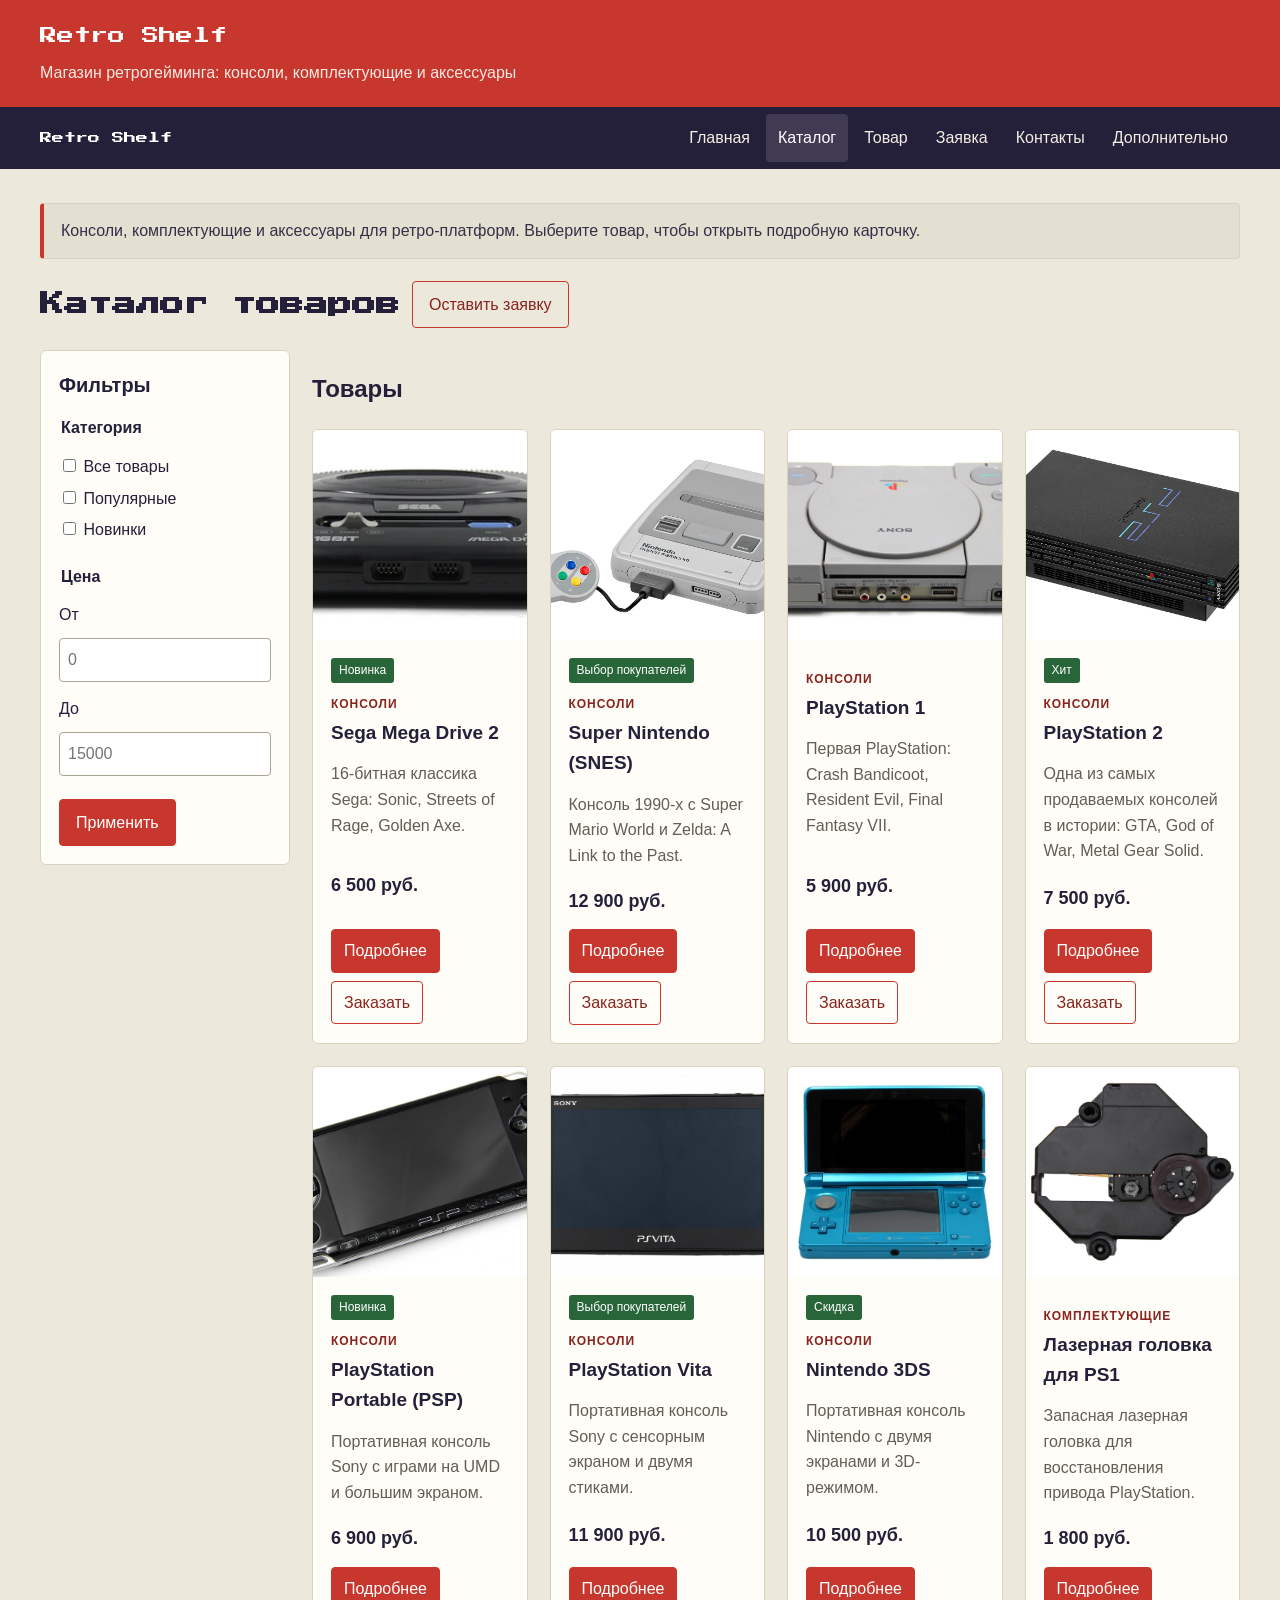
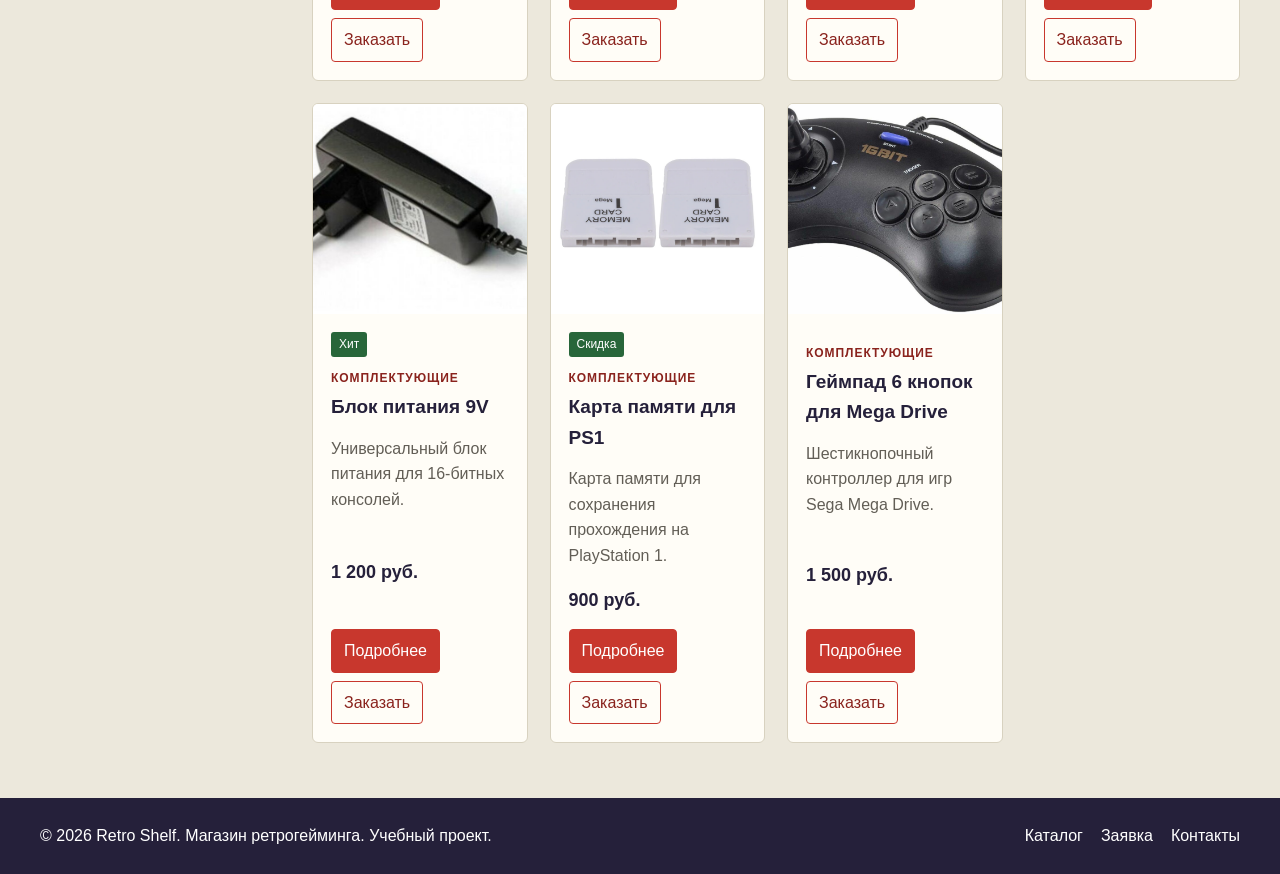
==== commit 1554108f: "<picture>" ====
--- a/catalog.html
+++ b/catalog.html
@@ -49,10 +49,15 @@
 <section class="catalog-products" id="products" aria-labelledby="products-title">
   <h2 id="products-title">Товары</h2>
   <div class="product-grid product-grid--catalog">
-<article class="product-card"><img src="images/segamd2-640.jpg"
-     srcset="images/segamd2-480.jpg 480w, images/segamd2-640.jpg 640w, images/segamd2-960.jpg 960w"
-     sizes="(max-width: 639px) 100vw, (max-width: 1023px) 50vw, 25vw"
-     alt="Sega Mega Drive 2" width="640" height="334" loading="lazy" class="product-card__image"><div class="product-card__body"><span class="tag">Новинка</span><p class="product-card__category">Консоли</p><h2>Sega Mega Drive 2</h2><p>16-битная классика Sega: Sonic, Streets of Rage, Golden Axe.</p><strong>6 500 руб.</strong><div class="product-card__actions"><a class="button" href="product.html#mega-drive-2">Подробнее</a><a class="button button--outline" href="order.html?product=mega-drive-2">Заказать</a></div></div></article>
+<article class="product-card"><picture>
+     <source type="image/webp"
+       srcset="images/segamd2-480.webp 480w, images/segamd2-640.webp 640w, images/segamd2-960.webp 960w"
+       sizes="(max-width: 639px) 100vw, (max-width: 1023px) 50vw, 25vw">
+     <img src="images/segamd2-640.jpg"
+       srcset="images/segamd2-480.jpg 480w, images/segamd2-640.jpg 640w, images/segamd2-960.jpg 960w"
+       sizes="(max-width: 639px) 100vw, (max-width: 1023px) 50vw, 25vw"
+       alt="Sega Mega Drive 2" width="640" height="334" loading="lazy" class="product-card__image">
+   </picture><div class="product-card__body"><span class="tag">Новинка</span><p class="product-card__category">Консоли</p><h2>Sega Mega Drive 2</h2><p>16-битная классика Sega: Sonic, Streets of Rage, Golden Axe.</p><strong>6 500 руб.</strong><div class="product-card__actions"><a class="button" href="product.html#mega-drive-2">Подробнее</a><a class="button button--outline" href="order.html?product=mega-drive-2">Заказать</a></div></div></article>
 <article class="product-card"><img src="images/supernin.jpg" alt="Super Nintendo (SNES)" width="1600" height="832" loading="lazy" class="product-card__image"><div class="product-card__body"><span class="tag">Выбор покупателей</span><p class="product-card__category">Консоли</p><h2>Super Nintendo (SNES)</h2><p>Консоль 1990-х с Super Mario World и Zelda: A Link to the Past.</p><strong>12 900 руб.</strong><div class="product-card__actions"><a class="button" href="product.html#snes">Подробнее</a><a class="button button--outline" href="order.html?product=snes">Заказать</a></div></div></article>
 <article class="product-card"><img src="images/ps1.jpeg" alt="PlayStation 1" width="2000" height="1125" loading="lazy" class="product-card__image"><div class="product-card__body"><p class="product-card__category">Консоли</p><h2>PlayStation 1</h2><p>Первая PlayStation: Crash Bandicoot, Resident Evil, Final Fantasy VII.</p><strong>5 900 руб.</strong><div class="product-card__actions"><a class="button" href="product.html#ps1">Подробнее</a><a class="button button--outline" href="order.html?product=ps1">Заказать</a></div></div></article>
 <article class="product-card"><img src="images/ps2.jpg" alt="PlayStation 2" width="1280" height="771" loading="lazy" class="product-card__image"><div class="product-card__body"><span class="tag">Хит</span><p class="product-card__category">Консоли</p><h2>PlayStation 2</h2><p>Одна из самых продаваемых консолей в истории: GTA, God of War, Metal Gear Solid.</p><strong>7 500 руб.</strong><div class="product-card__actions"><a class="button" href="product.html#ps2">Подробнее</a><a class="button button--outline" href="order.html?product=ps2">Заказать</a></div></div></article>
--- a/css/style.css
+++ b/css/style.css
@@ -397,7 +397,8 @@
   box-shadow: 0 8px 20px #25203a18;
 }
 
-.product-card > img {
+.product-card > img,
+.product-card > picture > img {
   width: 100%;
   height: 210px;
   object-fit: cover;
